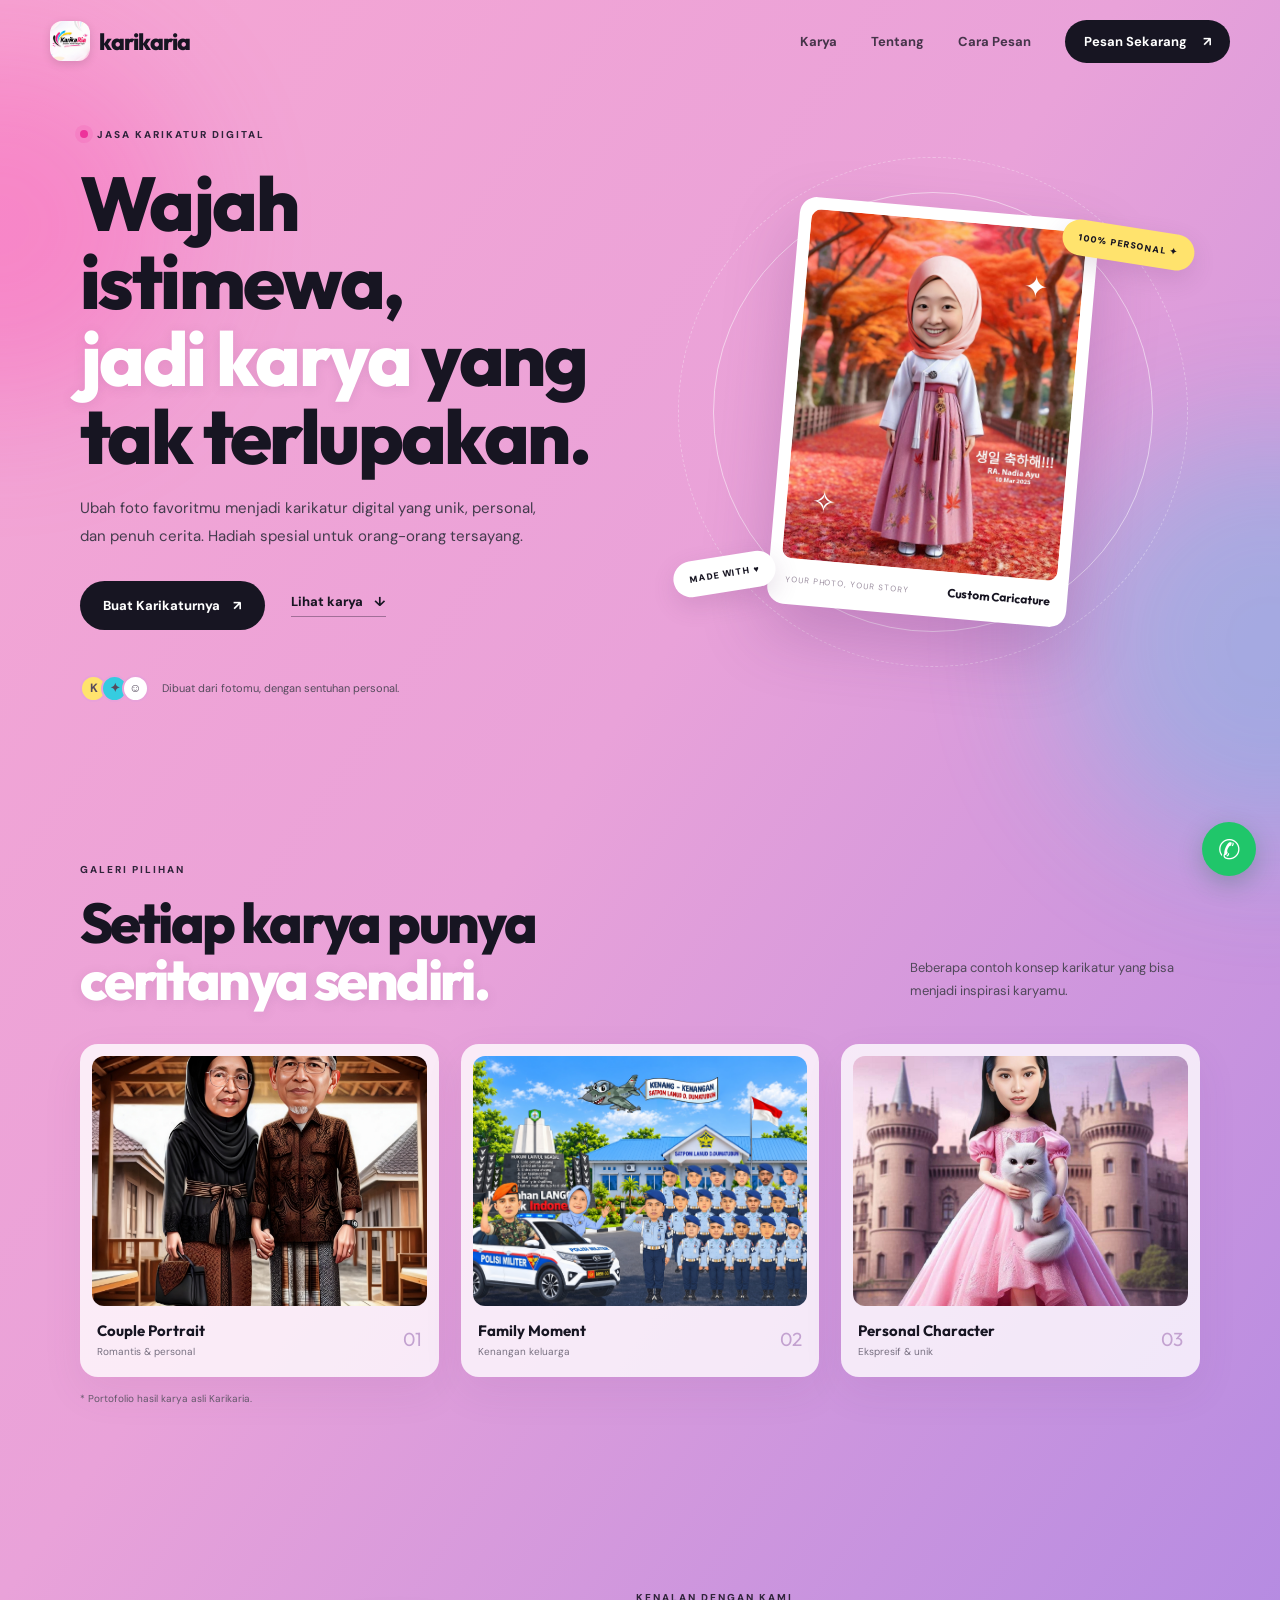
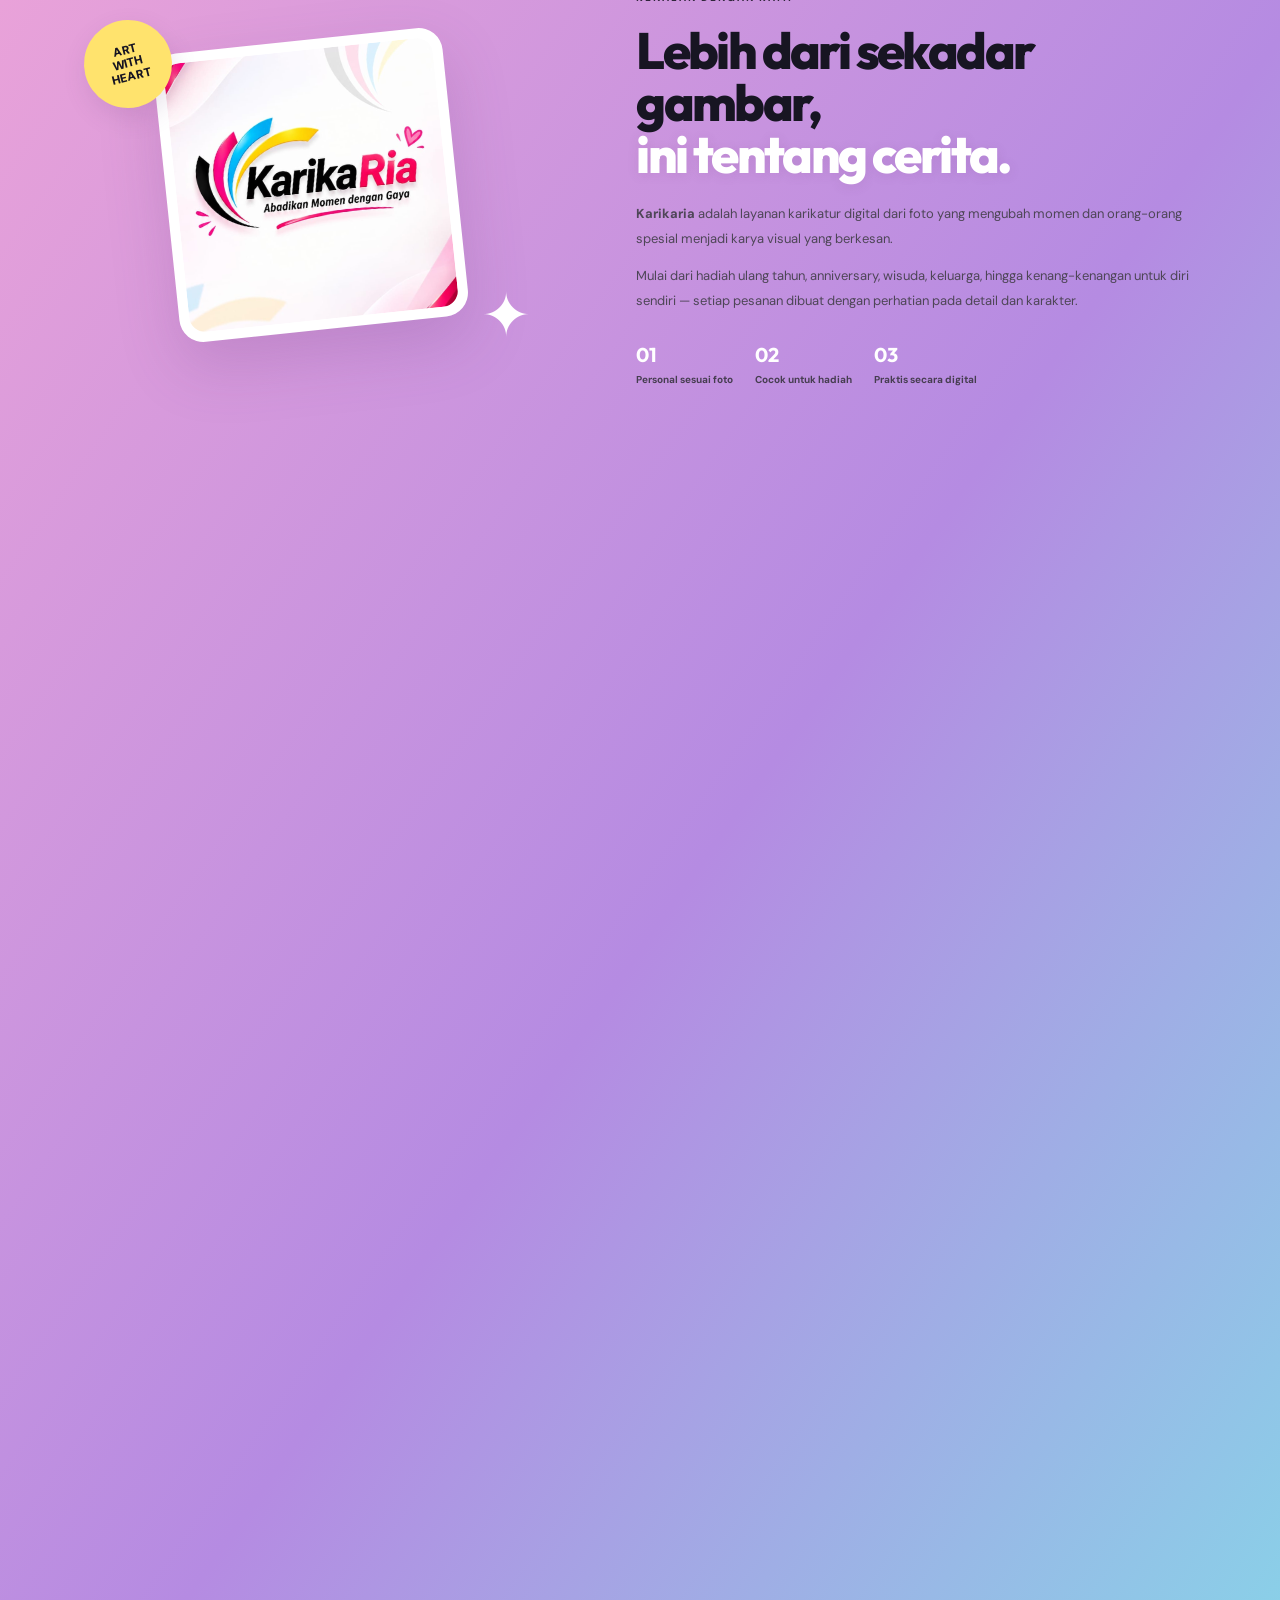
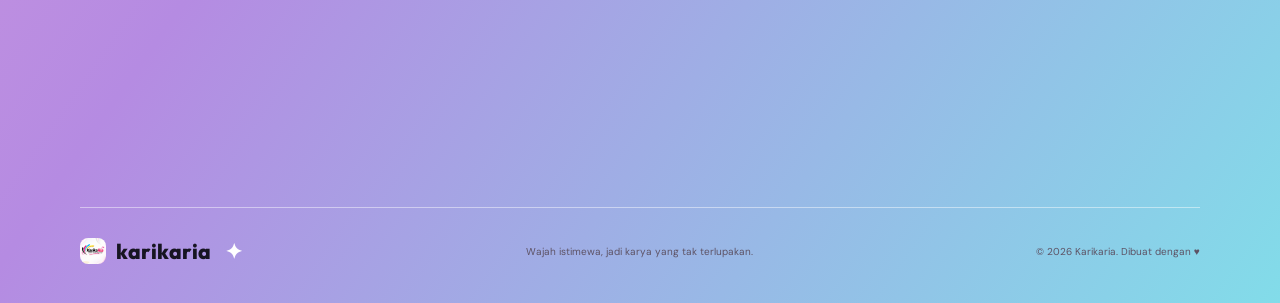
==== index.html @ 97407953 "Upload Karikaria landing page website" ====
<!DOCTYPE html>
<html lang="id">
<head>
  <meta charset="UTF-8" />
  <meta name="viewport" content="width=device-width, initial-scale=1.0" />
  <meta name="theme-color" content="#e92f9b" />
  <meta name="description" content="Karikaria — jasa karikatur digital dari foto. Wajah istimewa, jadi karya yang tak terlupakan." />
  <title>Karikaria — Karikatur Digital dari Foto</title>
  <link rel="icon" type="image/jpeg" href="assets/logo-karikaria.jpeg" />
  <link rel="preconnect" href="https://fonts.googleapis.com">
  <link rel="preconnect" href="https://fonts.gstatic.com" crossorigin>
  <link href="https://fonts.googleapis.com/css2?family=DM+Sans:wght@400;500;600;700&family=Outfit:wght@500;600;700;800&display=swap" rel="stylesheet">
  <link rel="stylesheet" href="style.css" />
</head>
<body>
  <div class="page-glow glow-one"></div><div class="page-glow glow-two"></div>
  <header class="site-header">
    <a class="brand" href="#beranda" aria-label="Karikaria beranda">
      <img src="assets/logo-karikaria.jpeg" alt="Logo Karikaria" class="brand-logo" onerror="this.style.display='none';this.nextElementSibling.style.display='inline-flex'" />
      <span class="brand-fallback">K<span>✦</span></span>
      <span class="brand-name">karikaria</span>
    </a>
    <button class="menu-toggle" aria-label="Buka menu" aria-expanded="false"><span></span><span></span><span></span></button>
    <nav class="nav-links" aria-label="Navigasi utama">
      <a href="#karya">Karya</a><a href="#tentang">Tentang</a><a href="#cara-pesan">Cara Pesan</a>
      <a class="nav-cta" href="#pesan">Pesan Sekarang <span>↗</span></a>
    </nav>
  </header>

  <main>
    <section class="hero section-wrap" id="beranda">
      <div class="hero-copy reveal">
        <span class="eyebrow"><i></i> JASA KARIKATUR DIGITAL</span>
        <h1>Wajah istimewa,<br><span>jadi karya</span> yang<br>tak terlupakan.</h1>
        <p>Ubah foto favoritmu menjadi karikatur digital yang unik, personal, dan penuh cerita. Hadiah spesial untuk orang-orang tersayang.</p>
        <div class="hero-actions"><a class="button button-dark" href="#pesan">Buat Karikaturnya <span>↗</span></a><a class="text-link" href="#karya">Lihat karya <span>↓</span></a></div>
        <div class="hero-note"><div class="mini-avatars"><b>K</b><b>✦</b><b>☺</b></div><span>Dibuat dari fotomu, dengan sentuhan personal.</span></div>
      </div>
      <div class="hero-art reveal">
        <div class="art-orbit orbit-a"></div><div class="art-orbit orbit-b"></div>
        <div class="hero-sticker sticker-top">100% PERSONAL ✦</div>
        <div class="portrait-card">
          <div class="portrait-bg">
            <img src="assets/assets1.jpg" alt="Karikatur Digital Karikaria" class="portrait-photo" />
            <span class="sparkle s1">✦</span><span class="sparkle s2">✧</span>
          </div>
          <div class="portrait-caption"><span>YOUR PHOTO, YOUR STORY</span><b>Custom Caricature</b></div>
        </div>
        <div class="hero-sticker sticker-bottom">MADE WITH ♥</div>
      </div>
    </section>

    <section class="work-section section-wrap" id="karya">
      <div class="section-heading reveal"><div><span class="eyebrow">GALERI PILIHAN</span><h2>Setiap karya punya<br><span>ceritanya sendiri.</span></h2></div><p>Beberapa contoh konsep karikatur yang bisa menjadi inspirasi karyamu.</p></div>
      <div class="work-grid">
        <article class="work-card work-one reveal">
          <div class="sample-art art-couple">
            <img src="assets/assets3.jpg" alt="Couple Portrait — Karikatur Digital" class="sample-image" />
          </div>
          <div class="work-meta"><div><b>Couple Portrait</b><span>Romantis & personal</span></div><span class="work-number">01</span></div>
        </article>
        <article class="work-card work-two reveal">
          <div class="sample-art art-family">
            <img src="assets/assets4.jpg" alt="Family Moment — Karikatur Digital" class="sample-image" />
          </div>
          <div class="work-meta"><div><b>Family Moment</b><span>Kenangan keluarga</span></div><span class="work-number">02</span></div>
        </article>
        <article class="work-card work-three reveal">
          <div class="sample-art art-profession">
            <img src="assets/assets2.jpg" alt="Personal Character — Karikatur Digital" class="sample-image" />
          </div>
          <div class="work-meta"><div><b>Personal Character</b><span>Ekspresif & unik</span></div><span class="work-number">03</span></div>
        </article>
      </div>
      <p class="gallery-hint">* Portofolio hasil karya asli Karikaria.</p>
    </section>

    <section class="about-section section-wrap" id="tentang">
      <div class="about-visual reveal">
        <div class="about-stamp">ART<br>WITH<br>HEART</div>
        <div class="about-shape">
          <img src="assets/logo-karikaria.jpeg" alt="Tentang Karikaria" class="about-photo" />
        </div>
        <div class="about-floating">✦</div>
      </div>
      <div class="about-copy reveal"><span class="eyebrow">KENALAN DENGAN KAMI</span><h2>Lebih dari sekadar gambar,<br><span>ini tentang cerita.</span></h2><p><strong>Karikaria</strong> adalah layanan karikatur digital dari foto yang mengubah momen dan orang-orang spesial menjadi karya visual yang berkesan.</p><p>Mulai dari hadiah ulang tahun, anniversary, wisuda, keluarga, hingga kenang-kenangan untuk diri sendiri — setiap pesanan dibuat dengan perhatian pada detail dan karakter.</p><div class="about-points"><div><b>01</b><span>Personal sesuai foto</span></div><div><b>02</b><span>Cocok untuk hadiah</span></div><div><b>03</b><span>Praktis secara digital</span></div></div></div>
    </section>

    <section class="steps-section section-wrap" id="cara-pesan">
      <div class="section-heading centered reveal"><span class="eyebrow">MUDAH BANGET</span><h2>Pesan dalam <span>3 langkah.</span></h2><p>Proses sederhana untuk mengubah fotomu menjadi karya istimewa.</p></div>
      <div class="steps-grid">
        <article class="step-card reveal"><span class="step-icon">↗</span><span class="step-no">LANGKAH 01</span><h3>Kirim Foto</h3><p>Pilih foto terbaik dan kirim melalui WhatsApp. Ceritakan juga konsep atau gaya yang kamu inginkan.</p></article>
        <article class="step-card reveal"><span class="step-icon">✎</span><span class="step-no">LANGKAH 02</span><h3>Proses Pembuatan</h3><p>Tim Karikaria mulai mengolah foto menjadi karikatur digital sesuai detail pesananmu.</p></article>
        <article class="step-card reveal"><span class="step-icon">♡</span><span class="step-no">LANGKAH 03</span><h3>Terima Karyamu</h3><p>Setelah selesai dan disetujui, hasil karikatur digital dikirim kepadamu. Siap jadi hadiah atau kenangan!</p></article>
      </div>
    </section>

    <section class="order-section section-wrap" id="pesan">
      <div class="order-panel reveal"><div class="order-deco deco-one">✦</div><div class="order-deco deco-two">✧</div><span class="eyebrow">WAKTUNYA PUNYA KARYA SENDIRI</span><h2>Yuk, abadikan momenmu<br>dalam <span>sebuah karikatur!</span></h2><p>Kirim foto dan ide yang kamu punya. Kami bantu wujudkan jadi karya yang spesial.</p><a class="button button-light" id="whatsapp-main" href="https://wa.me/628xxxxxxxxxx?text=Halo%20Karikaria%2C%20saya%20ingin%20pesan%20karikatur." target="_blank" rel="noopener">Pesan via WhatsApp <span>↗</span></a><small>Respon pemesanan melalui WhatsApp</small></div>
      <div class="market-row reveal"><div><span class="eyebrow">TEMUKAN KAMI JUGA DI</span><h3>Belanja lebih mudah.</h3></div><div class="market-links"><a class="market-link shopee" href="https://shopee.co.id/" target="_blank" rel="noopener"><span class="market-icon">S</span><span><b>Shopee</b><small>Kunjungi toko kami ↗</small></span></a><a class="market-link lazada" href="https://www.lazada.co.id/" target="_blank" rel="noopener"><span class="market-icon">L</span><span><b>Lazada</b><small>Kunjungi toko kami ↗</small></span></a></div></div>
    </section>
  </main>

  <footer class="site-footer"><a class="footer-brand" href="#beranda"><img src="assets/logo-karikaria.jpeg" alt="Logo Karikaria" class="footer-logo" />karikaria<span>✦</span></a><p>Wajah istimewa, jadi karya yang tak terlupakan.</p><span class="copyright">© <span id="year"></span> Karikaria. Dibuat dengan ♥</span></footer>
  <a class="wa-float" href="https://wa.me/628xxxxxxxxxx?text=Halo%20Karikaria%2C%20saya%20ingin%20bertanya%20tentang%20karikatur." target="_blank" rel="noopener" aria-label="Chat WhatsApp">✆</a>
  <script src="script.js"></script>
</body>
</html>
---- style.css ----
:root{--pink:#ed329b;--magenta:#d92c91;--purple:#8c4fd2;--cyan:#35cce0;--ink:#171522;--muted:#5f5a68;--white:#fff;--yellow:#ffe36d;--font:'DM Sans',sans-serif;--display:'Outfit',sans-serif}*{box-sizing:border-box}html{scroll-behavior:smooth;scroll-padding-top:90px}body{margin:0;color:var(--ink);font-family:var(--font);background:linear-gradient(125deg,#f6a6d3 0%,#e9a2d9 30%,#b58be2 65%,#82dce9 100%);overflow-x:hidden}a{color:inherit;text-decoration:none}.page-glow{position:fixed;z-index:-1;pointer-events:none;border-radius:50%;filter:blur(70px);opacity:.28}.glow-one{width:360px;height:360px;background:#ff38a8;top:5%;left:-180px}.glow-two{width:420px;height:420px;background:#35d7ec;right:-200px;top:48%}.site-header{width:min(1180px,calc(100% - 48px));height:82px;margin:auto;display:flex;align-items:center;justify-content:space-between;position:relative;z-index:10}.brand{display:flex;align-items:center;gap:9px;font-family:var(--display);font-size:23px;font-weight:800;letter-spacing:-1px}.brand-logo{width:40px;height:40px;object-fit:cover;border-radius:12px;box-shadow:0 3px 10px rgba(0,0,0,0.12)}.brand-fallback{display:none;width:39px;height:39px;border-radius:13px;background:var(--ink);color:#fff;align-items:center;justify-content:center;font-size:21px}.brand-fallback span{color:var(--yellow);font-size:12px}.nav-links{display:flex;align-items:center;gap:34px;font-size:13px;font-weight:700}.nav-links>a:not(.nav-cta){opacity:.78;transition:.25s}.nav-links>a:not(.nav-cta):hover{opacity:1;color:#a51a70}.nav-cta{background:var(--ink);color:#fff;padding:13px 19px;border-radius:30px;transition:.25s}.nav-cta:hover,.button-dark:hover{transform:translateY(-3px);box-shadow:0 12px 25px #2c173b30}.nav-cta span,.button span{margin-left:13px}.menu-toggle{display:none;background:none;border:0;padding:8px}.menu-toggle span{display:block;width:24px;height:2px;background:var(--ink);margin:5px}.section-wrap{width:min(1120px,calc(100% - 48px));margin-inline:auto}.hero{min-height:630px;display:grid;grid-template-columns:1fr 1fr;align-items:center;gap:50px;padding:40px 0 80px}.eyebrow{display:inline-flex;align-items:center;gap:9px;font-size:10px;letter-spacing:2px;font-weight:800;color:#30243b}.eyebrow i{width:8px;height:8px;border-radius:50%;background:var(--pink);box-shadow:0 0 0 5px #ed329b22}.hero h1,.section-heading h2,.about-copy h2,.order-panel h2{font-family:var(--display);font-weight:800;letter-spacing:-2.6px;line-height:1.02}.hero h1{font-size:clamp(48px,6.1vw,76px);margin:22px 0 20px}.hero h1 span,.section-heading h2 span,.about-copy h2 span{color:#fff;text-shadow:0 2px 12px #743c7b20}.hero-copy>p{max-width:480px;color:#433b4d;font-size:15px;line-height:1.85}.hero-actions{display:flex;align-items:center;gap:26px;margin-top:30px}.button{display:inline-flex;align-items:center;justify-content:center;border-radius:40px;padding:16px 23px;font-size:13px;font-weight:800;transition:.25s}.button-dark{background:var(--ink);color:#fff}.text-link{font-size:13px;font-weight:800;border-bottom:1px solid #31223b66;padding:0 0 6px}.text-link span{margin-left:8px}.hero-note{display:flex;align-items:center;gap:13px;margin-top:45px;color:#554a5d;font-size:11px}.mini-avatars{display:flex}.mini-avatars b{display:grid;place-items:center;width:27px;height:27px;border:2px solid #e9a2d9;border-radius:50%;background:#fff;margin-left:-6px;font-size:12px}.mini-avatars b:first-child{margin-left:0;background:var(--yellow)}.mini-avatars b:nth-child(2){background:var(--cyan)}.hero-art{height:490px;position:relative;display:grid;place-items:center}.portrait-card{width:300px;position:relative;z-index:2;transform:rotate(5deg);background:#fff;padding:12px 12px 18px;border-radius:17px;box-shadow:0 28px 65px #5e2d7040}.portrait-bg{height:350px;border-radius:10px;overflow:hidden;position:relative;background:linear-gradient(145deg,#ff8fc7,#9d69d3 62%,#4ccddd)}.portrait-photo{width:100%;height:100%;object-fit:cover;display:block}.sun{position:absolute;width:185px;height:185px;border-radius:50%;background:var(--yellow);top:22px;left:58px;opacity:.95}.face{position:absolute;width:155px;height:190px;border-radius:48% 48% 45% 45%;background:#9a573e;left:73px;top:78px;z-index:2;box-shadow:inset -13px -7px #7e443c}.hair{position:absolute;left:-5px;top:-15px;width:165px;height:80px;border-radius:55% 50% 25% 25%;background:#28202a;transform:rotate(-4deg)}.ear{position:absolute;width:28px;height:40px;background:#9a573e;border-radius:50%;top:82px}.ear-left{left:-15px}.ear-right{right:-15px}.eye{position:absolute;width:10px;height:13px;background:#211923;border-radius:50%;top:91px}.eye-left{left:39px}.eye-right{right:39px}.nose{position:absolute;width:15px;height:22px;border-right:3px solid #703d35;border-bottom:3px solid #703d35;left:70px;top:108px;border-radius:0 0 10px}.smile{position:absolute;width:38px;height:17px;border-bottom:4px solid #542b2d;border-radius:50%;left:59px;top:143px}.neck{position:absolute;left:59px;bottom:-23px;width:38px;height:45px;background:#8e4b3c}.shirt{position:absolute;left:-35px;bottom:-100px;width:225px;height:125px;border-radius:50% 50% 0 0;background:#ffe36d;border:5px solid #27212b}.sparkle{position:absolute;color:#fff;font-size:29px;z-index:3;text-shadow:0 2px 8px rgba(0,0,0,0.35)}.s1{top:40px;right:34px}.s2{bottom:40px;left:25px}.portrait-caption{padding:13px 5px 0;display:flex;justify-content:space-between;align-items:center}.portrait-caption span{font-size:8px;letter-spacing:1px;color:#9b8e9f}.portrait-caption b{font-family:var(--display);font-size:12px}.art-orbit{position:absolute;border:1px solid #ffffff85;border-radius:50%;width:440px;height:440px}.orbit-b{width:510px;height:510px;border-style:dashed;opacity:.6}.hero-sticker{position:absolute;z-index:3;background:var(--yellow);font-size:9px;font-weight:900;letter-spacing:1px;padding:12px 16px;border-radius:30px;box-shadow:0 9px 25px #6c387329}.sticker-top{top:60px;right:5px;transform:rotate(9deg)}.sticker-bottom{bottom:65px;left:8px;background:#fff;transform:rotate(-9deg)}.work-section{padding:75px 0 95px}.section-heading{display:flex;justify-content:space-between;align-items:end;margin-bottom:36px}.section-heading h2,.about-copy h2{font-size:clamp(38px,4.5vw,56px);margin:16px 0 0}.section-heading>p{max-width:290px;color:#51485b;font-size:13px;line-height:1.8;margin-bottom:5px}.work-grid{display:grid;grid-template-columns:repeat(3,1fr);gap:22px}.work-card{background:#ffffffc9;padding:12px;border-radius:18px;box-shadow:0 15px 40px #68427815;transition:.3s}.work-card:hover{transform:translateY(-9px) rotate(-.5deg);box-shadow:0 25px 45px #68427825}.sample-art{height:250px;border-radius:12px;position:relative;overflow:hidden}.sample-image{width:100%;height:100%;object-fit:cover;display:block;transition:transform .35s ease}.work-card:hover .sample-image{transform:scale(1.04)}.art-couple{background:linear-gradient(140deg,#f9a3c9,#9a6bcb 65%,#47cad7)}.sample-sun,.family-sun{position:absolute;width:130px;height:130px;background:#ffe477;border-radius:50%;top:22px;left:calc(50% - 65px)}.person{position:absolute;bottom:-10px;width:92px;height:140px;border-radius:47% 47% 10px 10px;background:#292232}.person:before{content:"";position:absolute;top:-57px;left:13px;width:66px;height:75px;border-radius:48%;background:#a9664b;box-shadow:inset -8px -5px #8e4f43}.person:after{content:"";position:absolute;top:-65px;left:8px;width:75px;height:43px;border-radius:60% 50% 20% 20%;background:#2b202b}.person i:before,.person i:after{content:"";position:absolute;z-index:2;top:-29px;width:5px;height:7px;border-radius:50%;background:#201923}.person i:before{left:31px}.person i:after{right:27px}.p-one{left:calc(50% - 90px);background:#f2d7a3}.p-two{left:calc(50% + 2px);background:#4e314c;transform:scale(1.08)}.p-two:before{background:#754733}.p-two:after{background:#1d1b25}.sample-star,.sample-heart,.sample-pencil{position:absolute;color:#fff;font-size:31px;right:24px;top:22px}.art-family{background:linear-gradient(135deg,#45c8d9,#8a72d0 58%,#ee83bb)}.family-sun{width:105px;height:105px;top:25px}.p-three{left:calc(50% - 112px);transform:scale(.75);background:#f3d28d}.p-four{left:calc(50% - 42px);z-index:2;transform:scale(1.08);background:#ed8bb7}.p-five{left:calc(50% + 31px);transform:scale(.78);background:#4e314c}.p-three:before,.p-five:before{background:#996047}.p-four:before{background:#b87858}.sample-heart{color:#ffeb82}.art-profession{background:linear-gradient(135deg,#f8c36e,#ef7fb5 52%,#8d5cc9)}.p-six{left:calc(50% - 46px);width:100px;height:165px;background:#35c8d9}.p-six:before{width:75px;height:83px;left:12px;background:#9d5d45}.p-six:after{width:85px;left:8px;background:#28202a}.badge-circle{position:absolute;top:20px;left:24px;width:65px;height:65px;border:2px solid #fff;border-radius:50%;display:grid;place-items:center;color:#fff;font-size:25px}.sample-pencil{top:auto;bottom:25px;right:27px;font-size:38px}.work-meta{display:flex;justify-content:space-between;align-items:center;padding:15px 5px 7px}.work-meta div{display:grid;gap:5px}.work-meta b{font-family:var(--display);font-size:15px}.work-meta span{font-size:10px;color:#777080}.work-number{font-family:var(--display);font-size:19px!important;color:#c3a2d0!important}.gallery-hint{font-size:10px;color:#64596b;margin-top:15px}.about-section{display:grid;grid-template-columns:.9fr 1.1fr;gap:95px;align-items:center;padding:75px 0 110px}.about-visual{height:390px;position:relative;display:grid;place-items:center}.about-shape{width:290px;height:290px;border-radius:24px;overflow:hidden;background:#fff;display:flex;align-items:center;justify-content:center;transform:rotate(-6deg);box-shadow:0 25px 60px #70408035;padding:10px;transition:transform .3s ease,box-shadow .3s ease}.about-shape:hover{transform:rotate(-3deg) scale(1.02)}.about-photo{width:100%;height:100%;object-fit:cover;border-radius:16px;display:block}.about-stamp{position:absolute;z-index:2;left:4px;top:30px;background:var(--yellow);width:88px;height:88px;border-radius:50%;display:grid;place-content:center;text-align:center;font-size:12px;font-weight:900;line-height:1.1;transform:rotate(-14deg);box-shadow:0 10px 25px #69407825}.about-floating{position:absolute;right:10px;bottom:25px;color:#fff;font-size:60px}.about-copy h2{font-size:clamp(37px,4vw,51px);margin:18px 0 22px}.about-copy p{font-size:13px;color:#4e4657;line-height:1.9}.about-points{display:flex;gap:22px;margin-top:28px}.about-points div{display:grid;gap:6px}.about-points b{font-family:var(--display);font-size:20px;color:#fff}.about-points span{font-size:10px;font-weight:700;color:#463d50}.steps-section{padding:75px 0 105px}.centered{display:grid;justify-items:center;text-align:center}.centered h2{margin:14px 0}.centered p{margin:10px 0 0;color:#51485b;font-size:13px}.steps-grid{display:grid;grid-template-columns:repeat(3,1fr);gap:18px;margin-top:48px}.step-card{background:#ffffffb8;border:1px solid #ffffffa8;border-radius:18px;padding:27px;min-height:230px;transition:.3s}.step-card:hover{background:#fff;transform:translateY(-7px)}.step-icon{width:43px;height:43px;border-radius:14px;display:grid;place-items:center;background:#f5c2e1;color:#a91c79;font-size:23px}.step-card:nth-child(2) .step-icon{background:#d8c1f0;color:#7542a8}.step-card:nth-child(3) .step-icon{background:#bceef1;color:#167e8b}.step-no{display:block;margin-top:22px;font-size:9px;letter-spacing:1.6px;font-weight:900;color:#8b788e}.step-card h3{font-family:var(--display);font-size:20px;margin:8px 0}.step-card p{font-size:12px;line-height:1.8;color:#655b6c;margin:0}.order-section{padding:40px 0 80px}.order-panel{position:relative;overflow:hidden;text-align:center;padding:75px 25px 65px;border-radius:28px;background:linear-gradient(115deg,#d72b91,#9651c8 55%,#37c9dc);color:#fff;box-shadow:0 25px 60px #74408335}.order-panel .eyebrow{color:#fff}.order-panel h2{font-size:clamp(38px,5vw,59px);margin:19px 0}.order-panel h2 span{color:var(--yellow)}.order-panel p{font-size:13px;color:#fff;opacity:.9;margin:0 auto 28px;max-width:480px;line-height:1.8}.button-light{background:#fff;color:#201a2a}.button-light:hover{transform:translateY(-4px);box-shadow:0 12px 30px #28132c40}.order-panel small{display:block;margin-top:15px;font-size:10px;opacity:.8}.order-deco{position:absolute;color:#ffffff50;font-size:95px}.deco-one{left:7%;top:15px}.deco-two{right:8%;bottom:5px}.market-row{display:flex;justify-content:space-between;align-items:center;padding:43px 10px 0}.market-row h3{font-family:var(--display);font-size:23px;margin:7px 0}.market-links{display:flex;gap:14px}.market-link{display:flex;align-items:center;gap:12px;padding:12px 18px;background:#ffffffbd;border:1px solid #ffffffb0;border-radius:14px;min-width:185px;transition:.25s}.market-link:hover{transform:translateY(-4px);background:#fff}.market-icon{width:37px;height:37px;border-radius:11px;background:#ee6b32;color:#fff;display:grid;place-items:center;font-family:var(--display);font-weight:800;font-size:21px}.lazada .market-icon{background:#6842b8}.market-link span:last-child{display:grid;gap:3px}.market-link b{font-size:13px}.market-link small{font-size:9px;color:#706778}.site-footer{width:min(1120px,calc(100% - 48px));margin:auto;padding:27px 0 35px;border-top:1px solid #ffffff75;display:flex;align-items:center;justify-content:space-between}.footer-brand{display:inline-flex;align-items:center;gap:10px;font-family:var(--display);font-weight:800;font-size:21px}.footer-logo{width:26px;height:26px;border-radius:8px;object-fit:cover}.footer-brand span{color:#fff;margin-left:4px}.site-footer p,.copyright{font-size:10px;color:#5d5264}.wa-float{position:fixed;z-index:9;right:24px;bottom:24px;width:54px;height:54px;border-radius:50%;display:grid;place-items:center;background:#20c66a;color:#fff;font-size:27px;box-shadow:0 8px 25px #145e3a45;transition:.25s}.wa-float:hover{transform:scale(1.1) rotate(-8deg)}.reveal{opacity:0;transform:translateY(25px);transition:opacity .7s ease,transform .7s ease}.reveal.visible{opacity:1;transform:translateY(0)}
@media(max-width:800px){.hero{gap:10px;min-height:570px}.hero h1{font-size:56px}.hero-art{transform:scale(.85)}.about-section{gap:35px}.market-row{align-items:flex-start;gap:20px;flex-direction:column}.market-links{width:100%}.market-link{flex:1;min-width:0}}
@media(max-width:640px){.site-header{height:70px;width:calc(100% - 34px)}.menu-toggle{display:block;z-index:12}.nav-links{display:none;position:absolute;top:62px;left:0;right:0;background:#fff;padding:20px;border-radius:18px;box-shadow:0 15px 35px #41204a25;flex-direction:column;align-items:stretch;gap:18px}.nav-links.open{display:flex}.nav-cta{text-align:center}.section-wrap{width:calc(100% - 36px)}.hero{grid-template-columns:1fr;padding:55px 0 50px;gap:0}.hero h1{font-size:clamp(49px,14vw,68px)}.hero-copy>p{font-size:13px}.hero-art{height:410px;transform:scale(.82);margin:-5px -20px -10px}.portrait-card{width:270px}.portrait-bg{height:320px}.face{transform:scale(.9);transform-origin:top left;left:63px}.art-orbit{width:370px;height:370px}.orbit-b{width:420px;height:420px}.sticker-top{right:0;top:35px}.sticker-bottom{bottom:25px;left:0}.work-section,.steps-section{padding:55px 0 70px}.section-heading{display:block}.section-heading h2,.about-copy h2{font-size:42px}.section-heading>p{margin-top:18px}.work-grid{grid-template-columns:1fr;gap:16px}.sample-art{height:280px}.about-section{grid-template-columns:1fr;gap:15px;padding:45px 0 70px}.about-visual{height:310px}.about-shape{width:235px;height:245px}.about-shape span{font-size:115px}.about-copy{padding-top:10px}.about-points{gap:14px;justify-content:space-between}.about-points span{font-size:9px}.steps-grid{grid-template-columns:1fr;gap:12px;margin-top:30px}.step-card{min-height:0;padding:22px}.order-section{padding:15px 0 55px}.order-panel{padding:60px 18px 48px}.order-panel h2{font-size:40px;letter-spacing:-1.8px}.order-deco{font-size:55px}.market-links{flex-direction:column}.market-link{width:100%}.site-footer{width:calc(100% - 36px);flex-wrap:wrap;gap:10px}.site-footer p{order:3;width:100%;margin:0}.copyright{font-size:9px}.wa-float{right:16px;bottom:16px;width:49px;height:49px}}
@media(prefers-reduced-motion:reduce){html{scroll-behavior:auto}*,*::before,*::after{transition:none!important;animation:none!important}.reveal{opacity:1;transform:none}}
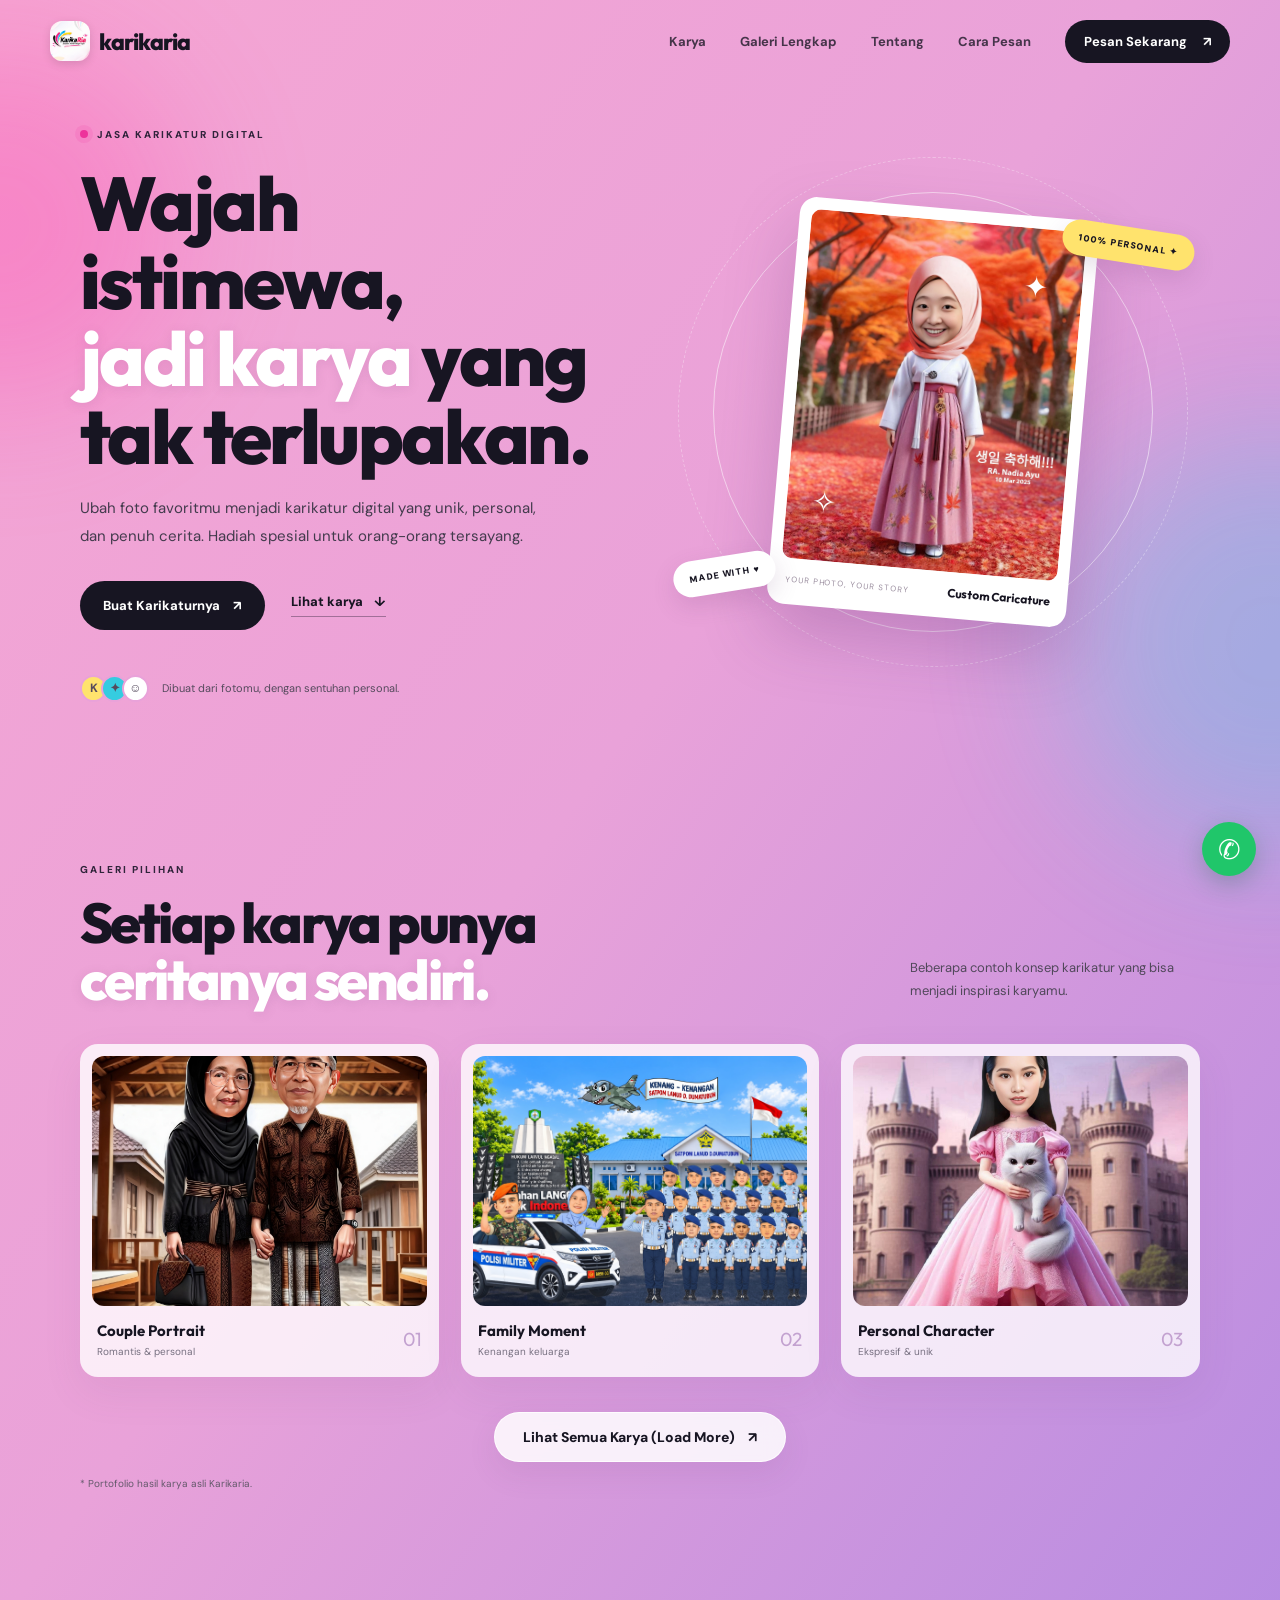
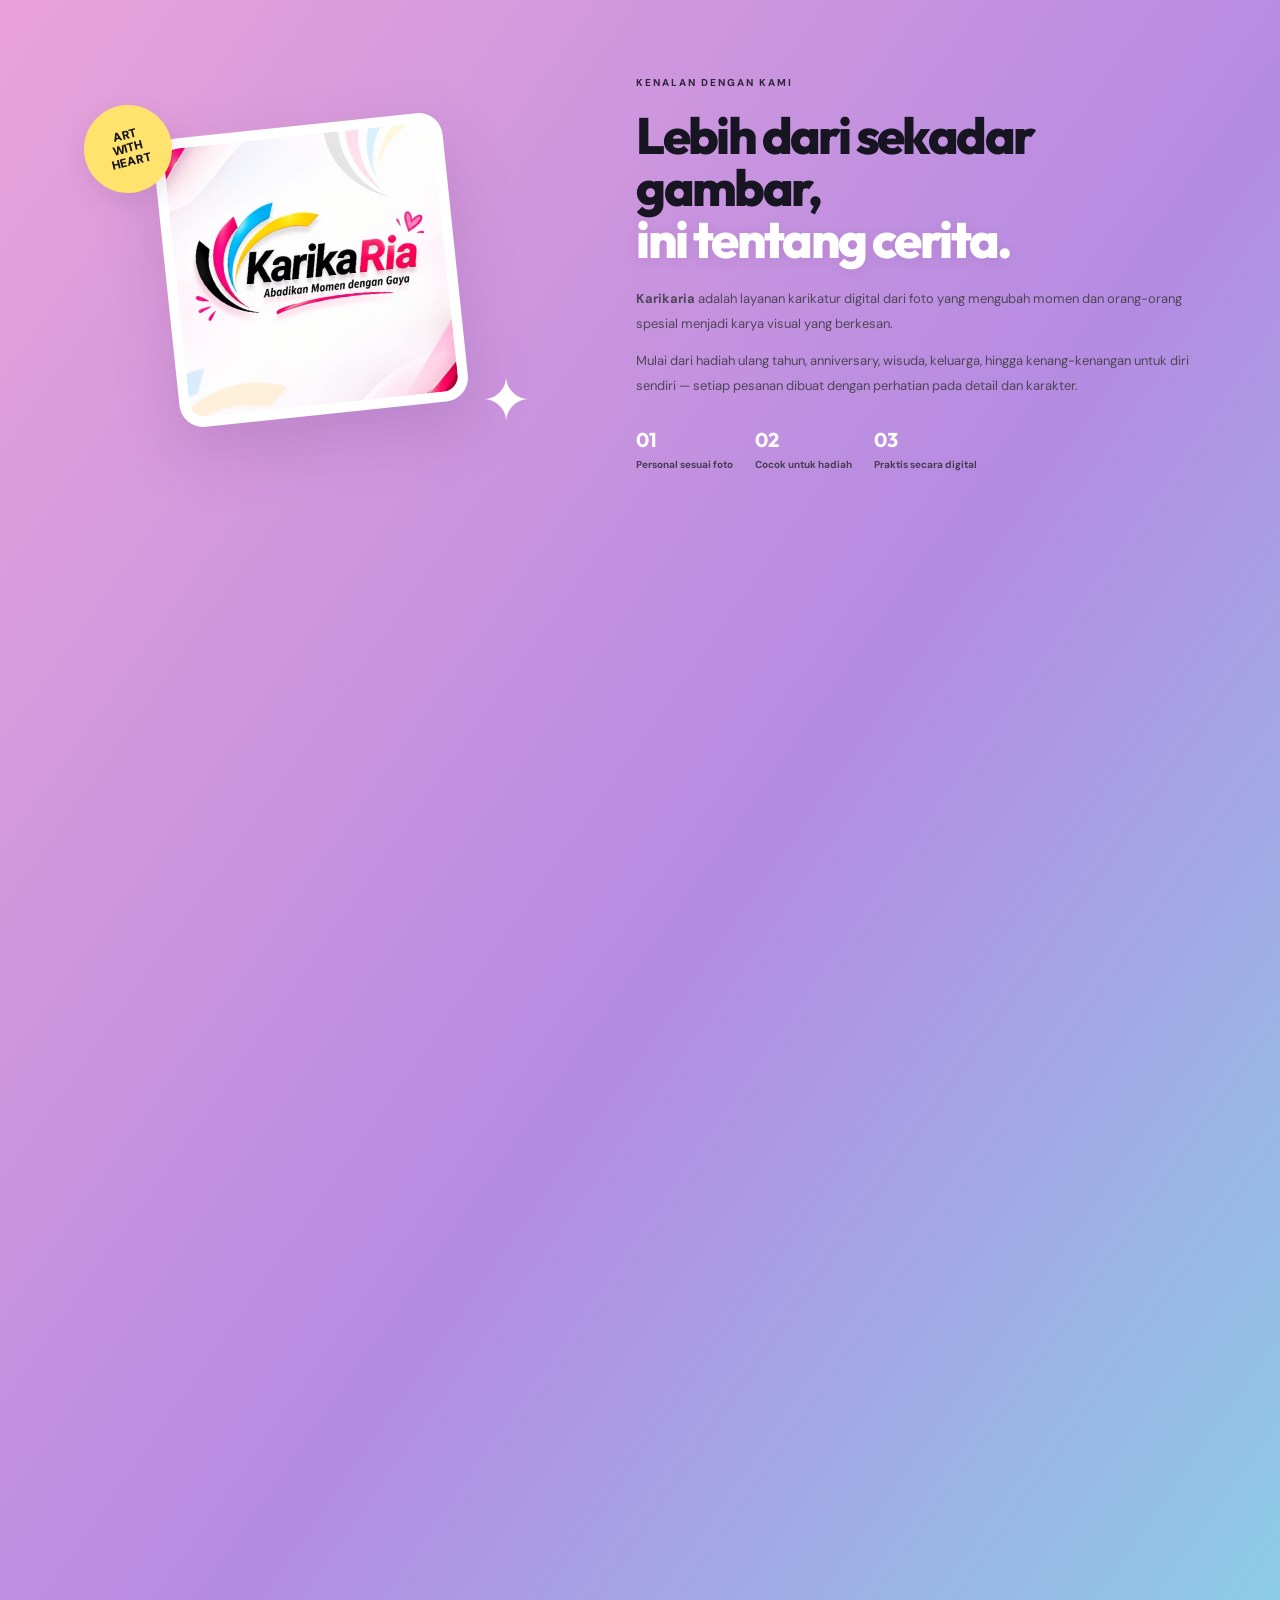
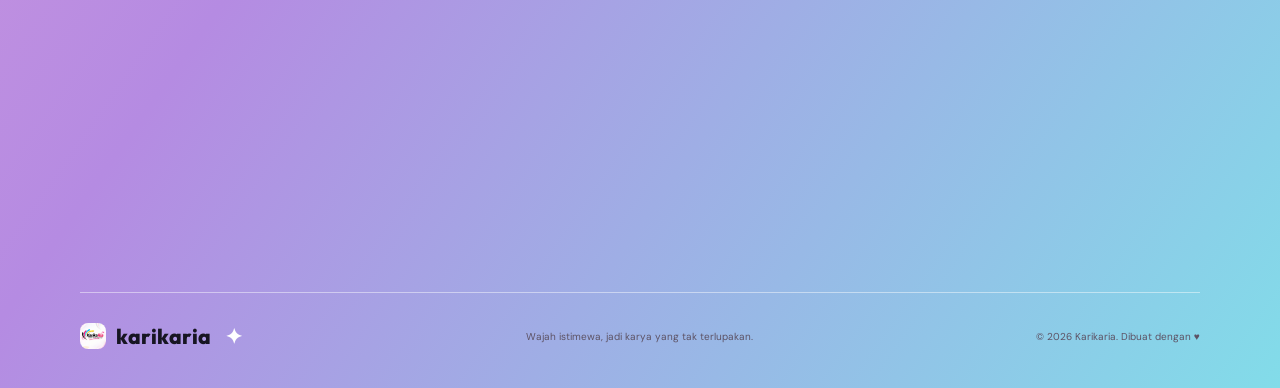
==== commit 3112078b: "Add Load More feature and dedicated gallery page (galeri.html)" ====
--- a/index.html
+++ b/index.html
@@ -22,7 +22,10 @@
     </a>
     <button class="menu-toggle" aria-label="Buka menu" aria-expanded="false"><span></span><span></span><span></span></button>
     <nav class="nav-links" aria-label="Navigasi utama">
-      <a href="#karya">Karya</a><a href="#tentang">Tentang</a><a href="#cara-pesan">Cara Pesan</a>
+      <a href="#karya">Karya</a>
+      <a href="galeri.html">Galeri Lengkap</a>
+      <a href="#tentang">Tentang</a>
+      <a href="#cara-pesan">Cara Pesan</a>
       <a class="nav-cta" href="#pesan">Pesan Sekarang <span>↗</span></a>
     </nav>
   </header>
@@ -72,6 +75,9 @@
           <div class="work-meta"><div><b>Personal Character</b><span>Ekspresif & unik</span></div><span class="work-number">03</span></div>
         </article>
       </div>
+      <div class="work-more reveal">
+        <a class="button button-more" href="galeri.html">Lihat Semua Karya (Load More) <span>↗</span></a>
+      </div>
       <p class="gallery-hint">* Portofolio hasil karya asli Karikaria.</p>
     </section>
 
--- a/style.css
+++ b/style.css
@@ -1,4 +1,51 @@
 :root{--pink:#ed329b;--magenta:#d92c91;--purple:#8c4fd2;--cyan:#35cce0;--ink:#171522;--muted:#5f5a68;--white:#fff;--yellow:#ffe36d;--font:'DM Sans',sans-serif;--display:'Outfit',sans-serif}*{box-sizing:border-box}html{scroll-behavior:smooth;scroll-padding-top:90px}body{margin:0;color:var(--ink);font-family:var(--font);background:linear-gradient(125deg,#f6a6d3 0%,#e9a2d9 30%,#b58be2 65%,#82dce9 100%);overflow-x:hidden}a{color:inherit;text-decoration:none}.page-glow{position:fixed;z-index:-1;pointer-events:none;border-radius:50%;filter:blur(70px);opacity:.28}.glow-one{width:360px;height:360px;background:#ff38a8;top:5%;left:-180px}.glow-two{width:420px;height:420px;background:#35d7ec;right:-200px;top:48%}.site-header{width:min(1180px,calc(100% - 48px));height:82px;margin:auto;display:flex;align-items:center;justify-content:space-between;position:relative;z-index:10}.brand{display:flex;align-items:center;gap:9px;font-family:var(--display);font-size:23px;font-weight:800;letter-spacing:-1px}.brand-logo{width:40px;height:40px;object-fit:cover;border-radius:12px;box-shadow:0 3px 10px rgba(0,0,0,0.12)}.brand-fallback{display:none;width:39px;height:39px;border-radius:13px;background:var(--ink);color:#fff;align-items:center;justify-content:center;font-size:21px}.brand-fallback span{color:var(--yellow);font-size:12px}.nav-links{display:flex;align-items:center;gap:34px;font-size:13px;font-weight:700}.nav-links>a:not(.nav-cta){opacity:.78;transition:.25s}.nav-links>a:not(.nav-cta):hover{opacity:1;color:#a51a70}.nav-cta{background:var(--ink);color:#fff;padding:13px 19px;border-radius:30px;transition:.25s}.nav-cta:hover,.button-dark:hover{transform:translateY(-3px);box-shadow:0 12px 25px #2c173b30}.nav-cta span,.button span{margin-left:13px}.menu-toggle{display:none;background:none;border:0;padding:8px}.menu-toggle span{display:block;width:24px;height:2px;background:var(--ink);margin:5px}.section-wrap{width:min(1120px,calc(100% - 48px));margin-inline:auto}.hero{min-height:630px;display:grid;grid-template-columns:1fr 1fr;align-items:center;gap:50px;padding:40px 0 80px}.eyebrow{display:inline-flex;align-items:center;gap:9px;font-size:10px;letter-spacing:2px;font-weight:800;color:#30243b}.eyebrow i{width:8px;height:8px;border-radius:50%;background:var(--pink);box-shadow:0 0 0 5px #ed329b22}.hero h1,.section-heading h2,.about-copy h2,.order-panel h2{font-family:var(--display);font-weight:800;letter-spacing:-2.6px;line-height:1.02}.hero h1{font-size:clamp(48px,6.1vw,76px);margin:22px 0 20px}.hero h1 span,.section-heading h2 span,.about-copy h2 span{color:#fff;text-shadow:0 2px 12px #743c7b20}.hero-copy>p{max-width:480px;color:#433b4d;font-size:15px;line-height:1.85}.hero-actions{display:flex;align-items:center;gap:26px;margin-top:30px}.button{display:inline-flex;align-items:center;justify-content:center;border-radius:40px;padding:16px 23px;font-size:13px;font-weight:800;transition:.25s}.button-dark{background:var(--ink);color:#fff}.text-link{font-size:13px;font-weight:800;border-bottom:1px solid #31223b66;padding:0 0 6px}.text-link span{margin-left:8px}.hero-note{display:flex;align-items:center;gap:13px;margin-top:45px;color:#554a5d;font-size:11px}.mini-avatars{display:flex}.mini-avatars b{display:grid;place-items:center;width:27px;height:27px;border:2px solid #e9a2d9;border-radius:50%;background:#fff;margin-left:-6px;font-size:12px}.mini-avatars b:first-child{margin-left:0;background:var(--yellow)}.mini-avatars b:nth-child(2){background:var(--cyan)}.hero-art{height:490px;position:relative;display:grid;place-items:center}.portrait-card{width:300px;position:relative;z-index:2;transform:rotate(5deg);background:#fff;padding:12px 12px 18px;border-radius:17px;box-shadow:0 28px 65px #5e2d7040}.portrait-bg{height:350px;border-radius:10px;overflow:hidden;position:relative;background:linear-gradient(145deg,#ff8fc7,#9d69d3 62%,#4ccddd)}.portrait-photo{width:100%;height:100%;object-fit:cover;display:block}.sun{position:absolute;width:185px;height:185px;border-radius:50%;background:var(--yellow);top:22px;left:58px;opacity:.95}.face{position:absolute;width:155px;height:190px;border-radius:48% 48% 45% 45%;background:#9a573e;left:73px;top:78px;z-index:2;box-shadow:inset -13px -7px #7e443c}.hair{position:absolute;left:-5px;top:-15px;width:165px;height:80px;border-radius:55% 50% 25% 25%;background:#28202a;transform:rotate(-4deg)}.ear{position:absolute;width:28px;height:40px;background:#9a573e;border-radius:50%;top:82px}.ear-left{left:-15px}.ear-right{right:-15px}.eye{position:absolute;width:10px;height:13px;background:#211923;border-radius:50%;top:91px}.eye-left{left:39px}.eye-right{right:39px}.nose{position:absolute;width:15px;height:22px;border-right:3px solid #703d35;border-bottom:3px solid #703d35;left:70px;top:108px;border-radius:0 0 10px}.smile{position:absolute;width:38px;height:17px;border-bottom:4px solid #542b2d;border-radius:50%;left:59px;top:143px}.neck{position:absolute;left:59px;bottom:-23px;width:38px;height:45px;background:#8e4b3c}.shirt{position:absolute;left:-35px;bottom:-100px;width:225px;height:125px;border-radius:50% 50% 0 0;background:#ffe36d;border:5px solid #27212b}.sparkle{position:absolute;color:#fff;font-size:29px;z-index:3;text-shadow:0 2px 8px rgba(0,0,0,0.35)}.s1{top:40px;right:34px}.s2{bottom:40px;left:25px}.portrait-caption{padding:13px 5px 0;display:flex;justify-content:space-between;align-items:center}.portrait-caption span{font-size:8px;letter-spacing:1px;color:#9b8e9f}.portrait-caption b{font-family:var(--display);font-size:12px}.art-orbit{position:absolute;border:1px solid #ffffff85;border-radius:50%;width:440px;height:440px}.orbit-b{width:510px;height:510px;border-style:dashed;opacity:.6}.hero-sticker{position:absolute;z-index:3;background:var(--yellow);font-size:9px;font-weight:900;letter-spacing:1px;padding:12px 16px;border-radius:30px;box-shadow:0 9px 25px #6c387329}.sticker-top{top:60px;right:5px;transform:rotate(9deg)}.sticker-bottom{bottom:65px;left:8px;background:#fff;transform:rotate(-9deg)}.work-section{padding:75px 0 95px}.section-heading{display:flex;justify-content:space-between;align-items:end;margin-bottom:36px}.section-heading h2,.about-copy h2{font-size:clamp(38px,4.5vw,56px);margin:16px 0 0}.section-heading>p{max-width:290px;color:#51485b;font-size:13px;line-height:1.8;margin-bottom:5px}.work-grid{display:grid;grid-template-columns:repeat(3,1fr);gap:22px}.work-card{background:#ffffffc9;padding:12px;border-radius:18px;box-shadow:0 15px 40px #68427815;transition:.3s}.work-card:hover{transform:translateY(-9px) rotate(-.5deg);box-shadow:0 25px 45px #68427825}.sample-art{height:250px;border-radius:12px;position:relative;overflow:hidden}.sample-image{width:100%;height:100%;object-fit:cover;display:block;transition:transform .35s ease}.work-card:hover .sample-image{transform:scale(1.04)}.art-couple{background:linear-gradient(140deg,#f9a3c9,#9a6bcb 65%,#47cad7)}.sample-sun,.family-sun{position:absolute;width:130px;height:130px;background:#ffe477;border-radius:50%;top:22px;left:calc(50% - 65px)}.person{position:absolute;bottom:-10px;width:92px;height:140px;border-radius:47% 47% 10px 10px;background:#292232}.person:before{content:"";position:absolute;top:-57px;left:13px;width:66px;height:75px;border-radius:48%;background:#a9664b;box-shadow:inset -8px -5px #8e4f43}.person:after{content:"";position:absolute;top:-65px;left:8px;width:75px;height:43px;border-radius:60% 50% 20% 20%;background:#2b202b}.person i:before,.person i:after{content:"";position:absolute;z-index:2;top:-29px;width:5px;height:7px;border-radius:50%;background:#201923}.person i:before{left:31px}.person i:after{right:27px}.p-one{left:calc(50% - 90px);background:#f2d7a3}.p-two{left:calc(50% + 2px);background:#4e314c;transform:scale(1.08)}.p-two:before{background:#754733}.p-two:after{background:#1d1b25}.sample-star,.sample-heart,.sample-pencil{position:absolute;color:#fff;font-size:31px;right:24px;top:22px}.art-family{background:linear-gradient(135deg,#45c8d9,#8a72d0 58%,#ee83bb)}.family-sun{width:105px;height:105px;top:25px}.p-three{left:calc(50% - 112px);transform:scale(.75);background:#f3d28d}.p-four{left:calc(50% - 42px);z-index:2;transform:scale(1.08);background:#ed8bb7}.p-five{left:calc(50% + 31px);transform:scale(.78);background:#4e314c}.p-three:before,.p-five:before{background:#996047}.p-four:before{background:#b87858}.sample-heart{color:#ffeb82}.art-profession{background:linear-gradient(135deg,#f8c36e,#ef7fb5 52%,#8d5cc9)}.p-six{left:calc(50% - 46px);width:100px;height:165px;background:#35c8d9}.p-six:before{width:75px;height:83px;left:12px;background:#9d5d45}.p-six:after{width:85px;left:8px;background:#28202a}.badge-circle{position:absolute;top:20px;left:24px;width:65px;height:65px;border:2px solid #fff;border-radius:50%;display:grid;place-items:center;color:#fff;font-size:25px}.sample-pencil{top:auto;bottom:25px;right:27px;font-size:38px}.work-meta{display:flex;justify-content:space-between;align-items:center;padding:15px 5px 7px}.work-meta div{display:grid;gap:5px}.work-meta b{font-family:var(--display);font-size:15px}.work-meta span{font-size:10px;color:#777080}.work-number{font-family:var(--display);font-size:19px!important;color:#c3a2d0!important}.gallery-hint{font-size:10px;color:#64596b;margin-top:15px}.about-section{display:grid;grid-template-columns:.9fr 1.1fr;gap:95px;align-items:center;padding:75px 0 110px}.about-visual{height:390px;position:relative;display:grid;place-items:center}.about-shape{width:290px;height:290px;border-radius:24px;overflow:hidden;background:#fff;display:flex;align-items:center;justify-content:center;transform:rotate(-6deg);box-shadow:0 25px 60px #70408035;padding:10px;transition:transform .3s ease,box-shadow .3s ease}.about-shape:hover{transform:rotate(-3deg) scale(1.02)}.about-photo{width:100%;height:100%;object-fit:cover;border-radius:16px;display:block}.about-stamp{position:absolute;z-index:2;left:4px;top:30px;background:var(--yellow);width:88px;height:88px;border-radius:50%;display:grid;place-content:center;text-align:center;font-size:12px;font-weight:900;line-height:1.1;transform:rotate(-14deg);box-shadow:0 10px 25px #69407825}.about-floating{position:absolute;right:10px;bottom:25px;color:#fff;font-size:60px}.about-copy h2{font-size:clamp(37px,4vw,51px);margin:18px 0 22px}.about-copy p{font-size:13px;color:#4e4657;line-height:1.9}.about-points{display:flex;gap:22px;margin-top:28px}.about-points div{display:grid;gap:6px}.about-points b{font-family:var(--display);font-size:20px;color:#fff}.about-points span{font-size:10px;font-weight:700;color:#463d50}.steps-section{padding:75px 0 105px}.centered{display:grid;justify-items:center;text-align:center}.centered h2{margin:14px 0}.centered p{margin:10px 0 0;color:#51485b;font-size:13px}.steps-grid{display:grid;grid-template-columns:repeat(3,1fr);gap:18px;margin-top:48px}.step-card{background:#ffffffb8;border:1px solid #ffffffa8;border-radius:18px;padding:27px;min-height:230px;transition:.3s}.step-card:hover{background:#fff;transform:translateY(-7px)}.step-icon{width:43px;height:43px;border-radius:14px;display:grid;place-items:center;background:#f5c2e1;color:#a91c79;font-size:23px}.step-card:nth-child(2) .step-icon{background:#d8c1f0;color:#7542a8}.step-card:nth-child(3) .step-icon{background:#bceef1;color:#167e8b}.step-no{display:block;margin-top:22px;font-size:9px;letter-spacing:1.6px;font-weight:900;color:#8b788e}.step-card h3{font-family:var(--display);font-size:20px;margin:8px 0}.step-card p{font-size:12px;line-height:1.8;color:#655b6c;margin:0}.order-section{padding:40px 0 80px}.order-panel{position:relative;overflow:hidden;text-align:center;padding:75px 25px 65px;border-radius:28px;background:linear-gradient(115deg,#d72b91,#9651c8 55%,#37c9dc);color:#fff;box-shadow:0 25px 60px #74408335}.order-panel .eyebrow{color:#fff}.order-panel h2{font-size:clamp(38px,5vw,59px);margin:19px 0}.order-panel h2 span{color:var(--yellow)}.order-panel p{font-size:13px;color:#fff;opacity:.9;margin:0 auto 28px;max-width:480px;line-height:1.8}.button-light{background:#fff;color:#201a2a}.button-light:hover{transform:translateY(-4px);box-shadow:0 12px 30px #28132c40}.order-panel small{display:block;margin-top:15px;font-size:10px;opacity:.8}.order-deco{position:absolute;color:#ffffff50;font-size:95px}.deco-one{left:7%;top:15px}.deco-two{right:8%;bottom:5px}.market-row{display:flex;justify-content:space-between;align-items:center;padding:43px 10px 0}.market-row h3{font-family:var(--display);font-size:23px;margin:7px 0}.market-links{display:flex;gap:14px}.market-link{display:flex;align-items:center;gap:12px;padding:12px 18px;background:#ffffffbd;border:1px solid #ffffffb0;border-radius:14px;min-width:185px;transition:.25s}.market-link:hover{transform:translateY(-4px);background:#fff}.market-icon{width:37px;height:37px;border-radius:11px;background:#ee6b32;color:#fff;display:grid;place-items:center;font-family:var(--display);font-weight:800;font-size:21px}.lazada .market-icon{background:#6842b8}.market-link span:last-child{display:grid;gap:3px}.market-link b{font-size:13px}.market-link small{font-size:9px;color:#706778}.site-footer{width:min(1120px,calc(100% - 48px));margin:auto;padding:27px 0 35px;border-top:1px solid #ffffff75;display:flex;align-items:center;justify-content:space-between}.footer-brand{display:inline-flex;align-items:center;gap:10px;font-family:var(--display);font-weight:800;font-size:21px}.footer-logo{width:26px;height:26px;border-radius:8px;object-fit:cover}.footer-brand span{color:#fff;margin-left:4px}.site-footer p,.copyright{font-size:10px;color:#5d5264}.wa-float{position:fixed;z-index:9;right:24px;bottom:24px;width:54px;height:54px;border-radius:50%;display:grid;place-items:center;background:#20c66a;color:#fff;font-size:27px;box-shadow:0 8px 25px #145e3a45;transition:.25s}.wa-float:hover{transform:scale(1.1) rotate(-8deg)}.reveal{opacity:0;transform:translateY(25px);transition:opacity .7s ease,transform .7s ease}.reveal.visible{opacity:1;transform:translateY(0)}
 @media(max-width:800px){.hero{gap:10px;min-height:570px}.hero h1{font-size:56px}.hero-art{transform:scale(.85)}.about-section{gap:35px}.market-row{align-items:flex-start;gap:20px;flex-direction:column}.market-links{width:100%}.market-link{flex:1;min-width:0}}
 @media(max-width:640px){.site-header{height:70px;width:calc(100% - 34px)}.menu-toggle{display:block;z-index:12}.nav-links{display:none;position:absolute;top:62px;left:0;right:0;background:#fff;padding:20px;border-radius:18px;box-shadow:0 15px 35px #41204a25;flex-direction:column;align-items:stretch;gap:18px}.nav-links.open{display:flex}.nav-cta{text-align:center}.section-wrap{width:calc(100% - 36px)}.hero{grid-template-columns:1fr;padding:55px 0 50px;gap:0}.hero h1{font-size:clamp(49px,14vw,68px)}.hero-copy>p{font-size:13px}.hero-art{height:410px;transform:scale(.82);margin:-5px -20px -10px}.portrait-card{width:270px}.portrait-bg{height:320px}.face{transform:scale(.9);transform-origin:top left;left:63px}.art-orbit{width:370px;height:370px}.orbit-b{width:420px;height:420px}.sticker-top{right:0;top:35px}.sticker-bottom{bottom:25px;left:0}.work-section,.steps-section{padding:55px 0 70px}.section-heading{display:block}.section-heading h2,.about-copy h2{font-size:42px}.section-heading>p{margin-top:18px}.work-grid{grid-template-columns:1fr;gap:16px}.sample-art{height:280px}.about-section{grid-template-columns:1fr;gap:15px;padding:45px 0 70px}.about-visual{height:310px}.about-shape{width:235px;height:245px}.about-shape span{font-size:115px}.about-copy{padding-top:10px}.about-points{gap:14px;justify-content:space-between}.about-points span{font-size:9px}.steps-grid{grid-template-columns:1fr;gap:12px;margin-top:30px}.step-card{min-height:0;padding:22px}.order-section{padding:15px 0 55px}.order-panel{padding:60px 18px 48px}.order-panel h2{font-size:40px;letter-spacing:-1.8px}.order-deco{font-size:55px}.market-links{flex-direction:column}.market-link{width:100%}.site-footer{width:calc(100% - 36px);flex-wrap:wrap;gap:10px}.site-footer p{order:3;width:100%;margin:0}.copyright{font-size:9px}.wa-float{right:16px;bottom:16px;width:49px;height:49px}}
+/* Gallery & Load More Styles */
+.work-more{display:flex;justify-content:center;margin-top:35px}
+.button-more{background:#ffffffd9;color:var(--ink);border:1px solid #ffffffd0;box-shadow:0 12px 30px #68427818;font-size:14px;padding:15px 28px;backdrop-filter:blur(10px)}
+.button-more:hover{background:#fff;transform:translateY(-3px);box-shadow:0 18px 35px #68427828;color:#a51a70}
+.active-nav{color:#a51a70!important;font-weight:800}
+
+.gallery-header{padding:45px 0 35px;text-align:center}
+.gallery-back{display:inline-flex;align-items:center;gap:8px;font-size:12px;font-weight:800;color:#352742;background:#ffffffc4;border:1px solid #ffffffd0;padding:8px 18px;border-radius:30px;margin-bottom:20px;transition:.25s;box-shadow:0 6px 18px #68427810}
+.gallery-back:hover{background:#fff;transform:translateX(-4px);box-shadow:0 8px 22px #68427820}
+.gallery-header h1{font-family:var(--display);font-size:clamp(38px,5.5vw,62px);font-weight:800;letter-spacing:-2px;line-height:1.06;margin:16px 0 14px}
+.gallery-header h1 span{color:#fff;text-shadow:0 2px 14px #743c7b20}
+.gallery-header p{max-width:540px;margin:0 auto;color:#493f53;font-size:14px;line-height:1.75}
+
+.filter-bar{display:flex;flex-wrap:wrap;justify-content:center;gap:10px;margin:32px 0 36px}
+.filter-btn{background:#ffffffc9;border:1px solid #ffffffbf;color:#473c50;padding:10px 22px;border-radius:30px;font-family:var(--font);font-size:12px;font-weight:700;cursor:pointer;transition:.25s;backdrop-filter:blur(6px);box-shadow:0 6px 16px #68427810}
+.filter-btn:hover{background:#fff;color:var(--ink);transform:translateY(-2px)}
+.filter-btn.active{background:var(--ink);color:#fff;border-color:var(--ink);box-shadow:0 8px 22px #21132b35}
+
+.gallery-grid{display:grid;grid-template-columns:repeat(3,1fr);gap:24px}
+.gallery-card{background:#ffffffd4;border:1px solid #ffffffb0;border-radius:20px;padding:13px;box-shadow:0 15px 40px #68427814;transition:transform .3s ease,box-shadow .3s ease;display:flex;flex-direction:column}
+.gallery-card:hover{transform:translateY(-8px);box-shadow:0 22px 50px #68427825}
+.gallery-card.loaded{animation:fadeCard .45s ease forwards}
+@keyframes fadeCard{from{opacity:0;transform:translateY(18px)}to{opacity:1;transform:translateY(0)}}
+.gallery-card.hidden{display:none!important}
+
+.gallery-img-wrap{height:260px;border-radius:14px;overflow:hidden;position:relative;background:#f3def0}
+.gallery-img-wrap img{width:100%;height:100%;object-fit:cover;display:block;transition:transform .4s ease}
+.gallery-card:hover .gallery-img-wrap img{transform:scale(1.05)}
+.gallery-tag{position:absolute;top:12px;left:12px;background:#ffffffdb;backdrop-filter:blur(8px);font-size:9px;font-weight:800;letter-spacing:1px;padding:5px 11px;border-radius:20px;color:var(--ink);text-transform:uppercase;box-shadow:0 4px 12px #38194418}
+.gallery-info{padding:14px 6px 6px;display:flex;justify-content:space-between;align-items:flex-start;gap:12px;flex:1}
+.gallery-info h3{font-family:var(--display);font-size:16px;margin:0 0 4px;font-weight:700}
+.gallery-info p{font-size:11px;color:#6d6377;margin:0;line-height:1.5}
+.gallery-order-btn{display:inline-flex;align-items:center;justify-content:center;width:34px;height:34px;border-radius:50%;background:#f0e4f7;color:var(--ink);font-size:14px;font-weight:700;transition:.2s;flex-shrink:0}
+.gallery-order-btn:hover{background:var(--ink);color:#fff;transform:scale(1.12)}
+
+.load-more-wrap{text-align:center;padding:45px 0 65px}
+.load-more-btn{padding:16px 36px;font-size:13px;font-weight:800;gap:10px;cursor:pointer}
+.load-more-btn:disabled{opacity:.65;cursor:not-allowed}
+.btn-spinner{display:none;width:14px;height:14px;border:2px solid #ffffff55;border-top-color:#fff;border-radius:50%;animation:spin .6s linear infinite}
+.load-more-btn.loading .btn-spinner{display:inline-block}
+.load-more-btn.loading .btn-icon{display:none}
+@keyframes spin{to{transform:rotate(360deg)}}
+.all-loaded-msg{color:#493c52;font-weight:700;font-size:13px;margin-top:16px}
+
+@media(max-width:800px){.gallery-grid{grid-template-columns:repeat(2,1fr);gap:18px}}
+@media(max-width:640px){.gallery-grid{grid-template-columns:1fr;gap:16px}.gallery-img-wrap{height:270px}.filter-bar{gap:8px}.filter-btn{padding:8px 14px;font-size:11px}.load-more-wrap{padding:35px 0 50px}}
+
 @media(prefers-reduced-motion:reduce){html{scroll-behavior:auto}*,*::before,*::after{transition:none!important;animation:none!important}.reveal{opacity:1;transform:none}}
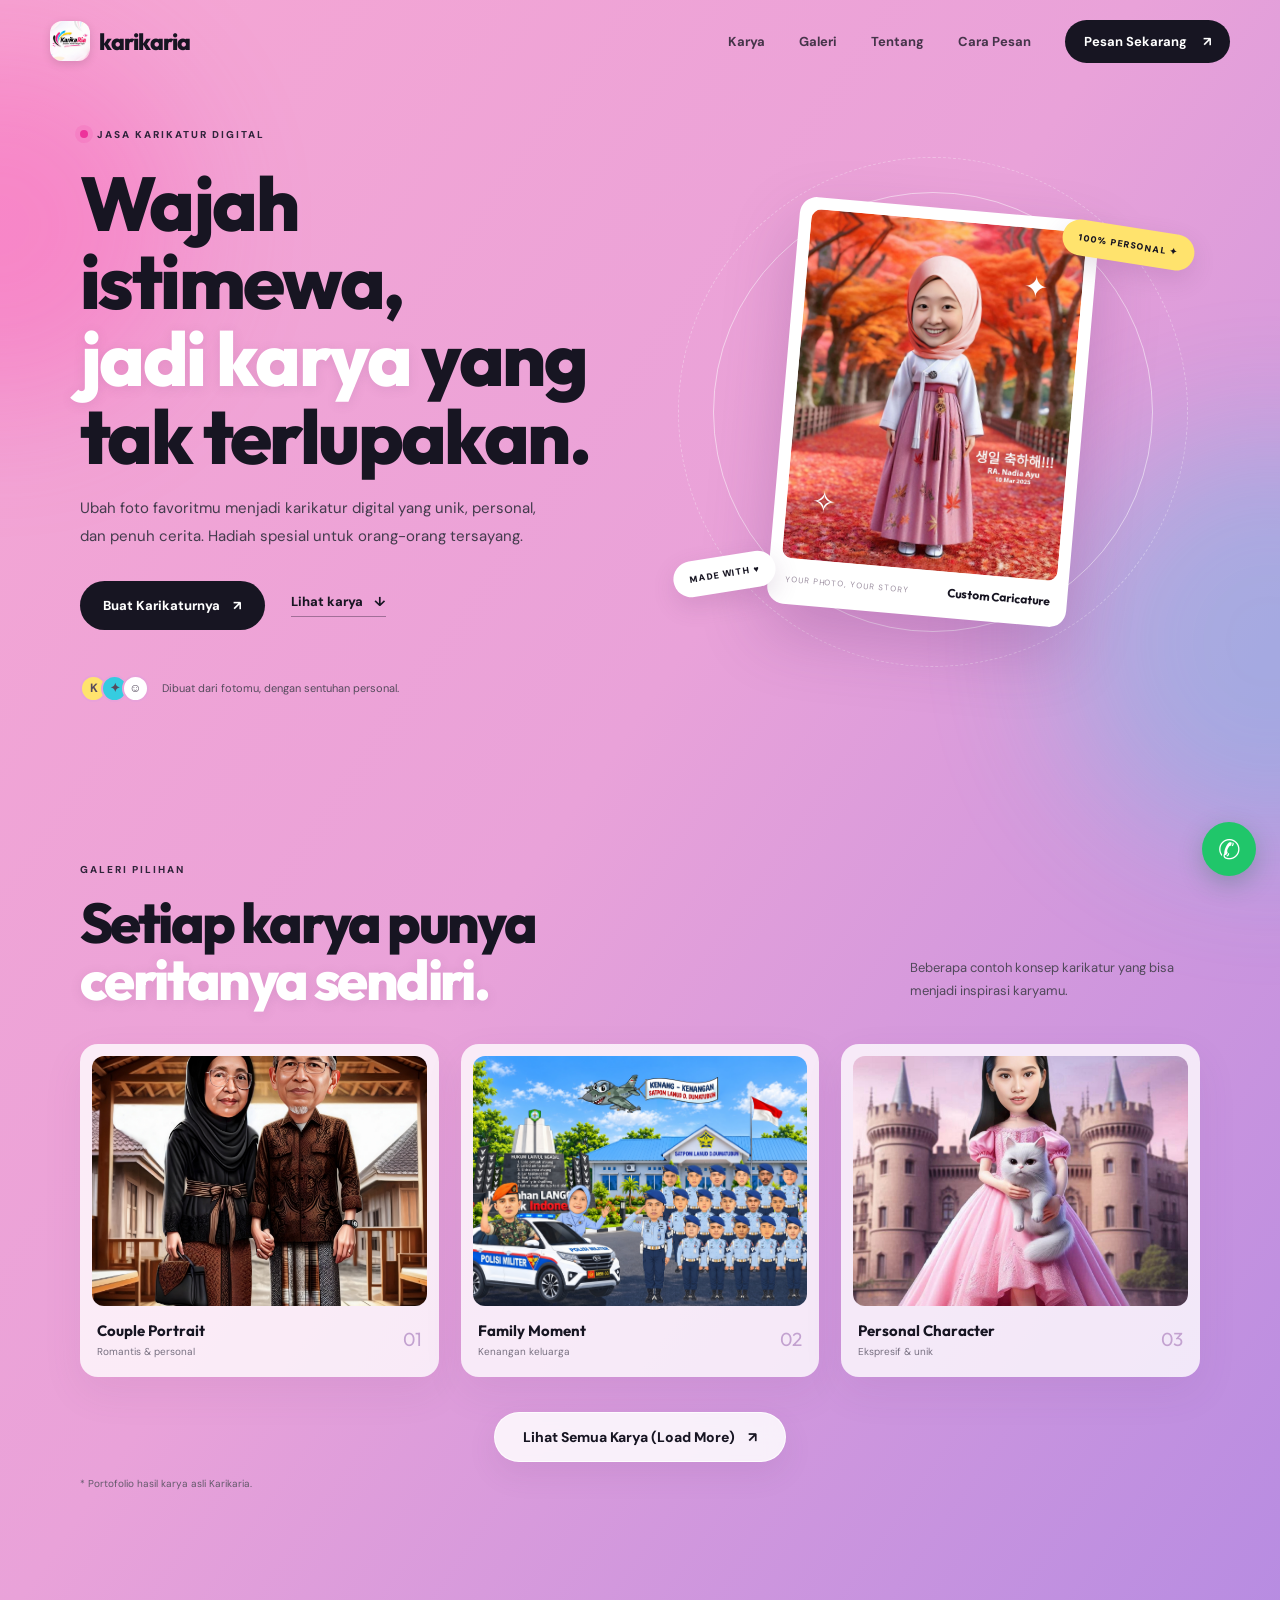
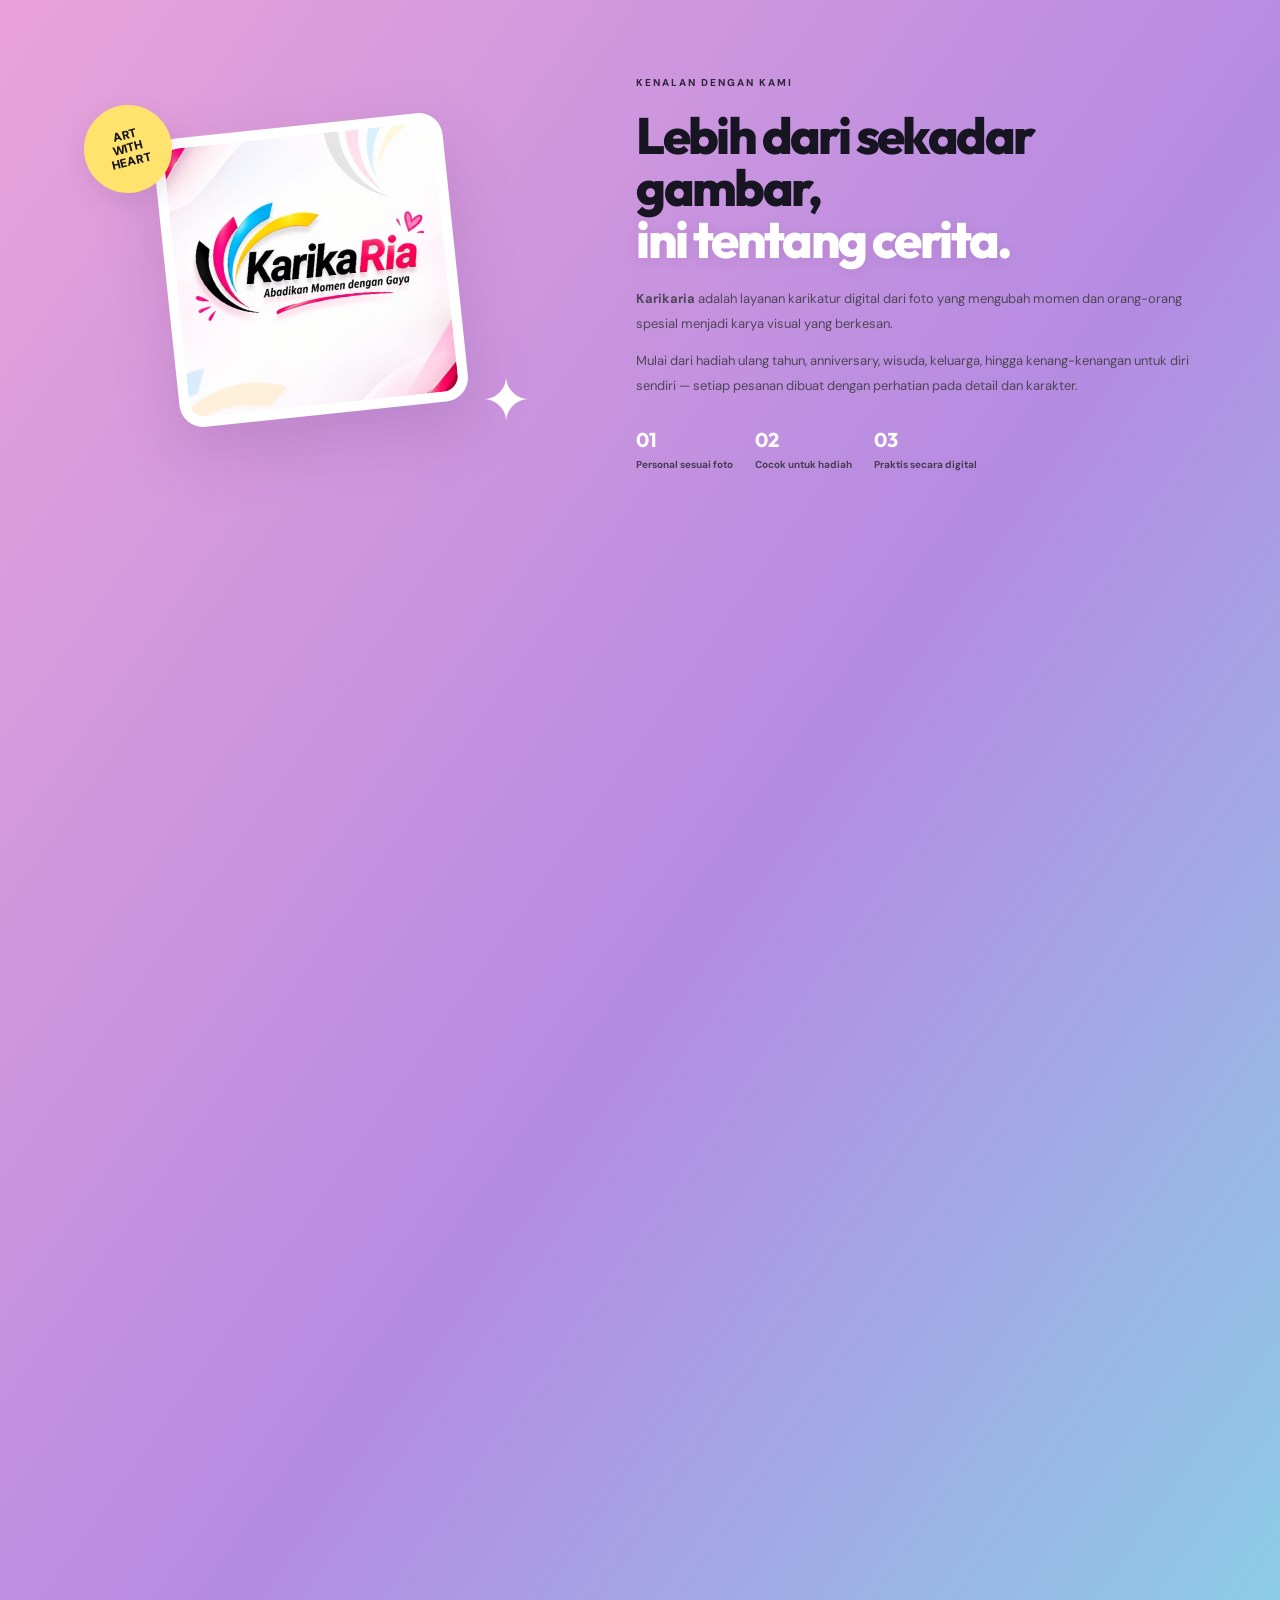
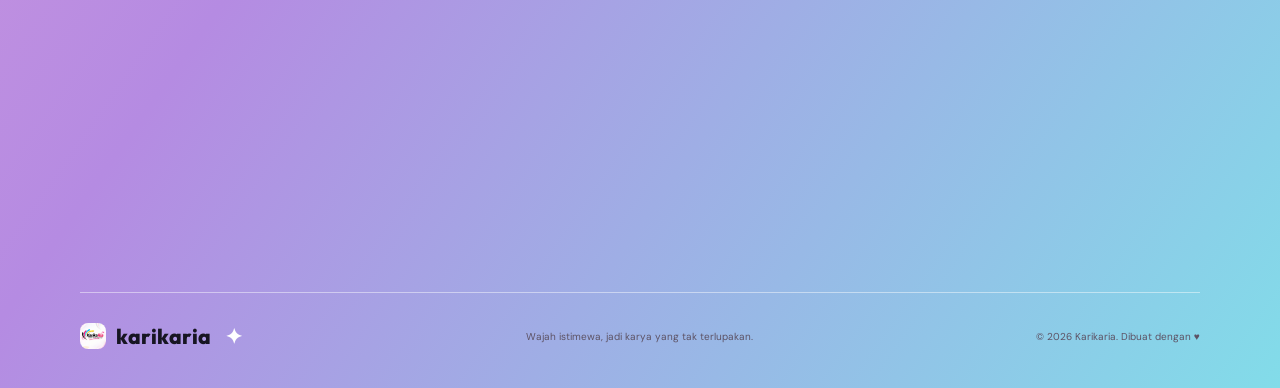
==== commit 883e75e8: "Rename to Galeri, remove category filters and captions on gallery cards" ====
--- a/index.html
+++ b/index.html
@@ -23,7 +23,7 @@
     <button class="menu-toggle" aria-label="Buka menu" aria-expanded="false"><span></span><span></span><span></span></button>
     <nav class="nav-links" aria-label="Navigasi utama">
       <a href="#karya">Karya</a>
-      <a href="galeri.html">Galeri Lengkap</a>
+      <a href="galeri.html">Galeri</a>
       <a href="#tentang">Tentang</a>
       <a href="#cara-pesan">Cara Pesan</a>
       <a class="nav-cta" href="#pesan">Pesan Sekarang <span>↗</span></a>
--- a/style.css
+++ b/style.css
@@ -20,13 +20,13 @@
 .filter-btn.active{background:var(--ink);color:#fff;border-color:var(--ink);box-shadow:0 8px 22px #21132b35}
 
 .gallery-grid{display:grid;grid-template-columns:repeat(3,1fr);gap:24px}
-.gallery-card{background:#ffffffd4;border:1px solid #ffffffb0;border-radius:20px;padding:13px;box-shadow:0 15px 40px #68427814;transition:transform .3s ease,box-shadow .3s ease;display:flex;flex-direction:column}
-.gallery-card:hover{transform:translateY(-8px);box-shadow:0 22px 50px #68427825}
+.gallery-card{background:#ffffffd4;border:1px solid #ffffffb0;border-radius:18px;padding:10px;box-shadow:0 15px 40px #68427814;transition:transform .3s ease,box-shadow .3s ease;overflow:hidden}
+.gallery-card:hover{transform:translateY(-7px);box-shadow:0 22px 50px #68427825}
 .gallery-card.loaded{animation:fadeCard .45s ease forwards}
 @keyframes fadeCard{from{opacity:0;transform:translateY(18px)}to{opacity:1;transform:translateY(0)}}
 .gallery-card.hidden{display:none!important}
 
-.gallery-img-wrap{height:260px;border-radius:14px;overflow:hidden;position:relative;background:#f3def0}
+.gallery-img-wrap{height:320px;border-radius:12px;overflow:hidden;position:relative;background:#f3def0}
 .gallery-img-wrap img{width:100%;height:100%;object-fit:cover;display:block;transition:transform .4s ease}
 .gallery-card:hover .gallery-img-wrap img{transform:scale(1.05)}
 .gallery-tag{position:absolute;top:12px;left:12px;background:#ffffffdb;backdrop-filter:blur(8px);font-size:9px;font-weight:800;letter-spacing:1px;padding:5px 11px;border-radius:20px;color:var(--ink);text-transform:uppercase;box-shadow:0 4px 12px #38194418}
@@ -46,6 +46,6 @@
 .all-loaded-msg{color:#493c52;font-weight:700;font-size:13px;margin-top:16px}
 
 @media(max-width:800px){.gallery-grid{grid-template-columns:repeat(2,1fr);gap:18px}}
-@media(max-width:640px){.gallery-grid{grid-template-columns:1fr;gap:16px}.gallery-img-wrap{height:270px}.filter-bar{gap:8px}.filter-btn{padding:8px 14px;font-size:11px}.load-more-wrap{padding:35px 0 50px}}
+@media(max-width:640px){.gallery-grid{grid-template-columns:1fr;gap:16px}.gallery-img-wrap{height:330px}.filter-bar{gap:8px}.filter-btn{padding:8px 14px;font-size:11px}.load-more-wrap{padding:35px 0 50px}}
 
 @media(prefers-reduced-motion:reduce){html{scroll-behavior:auto}*,*::before,*::after{transition:none!important;animation:none!important}.reveal{opacity:1;transform:none}}
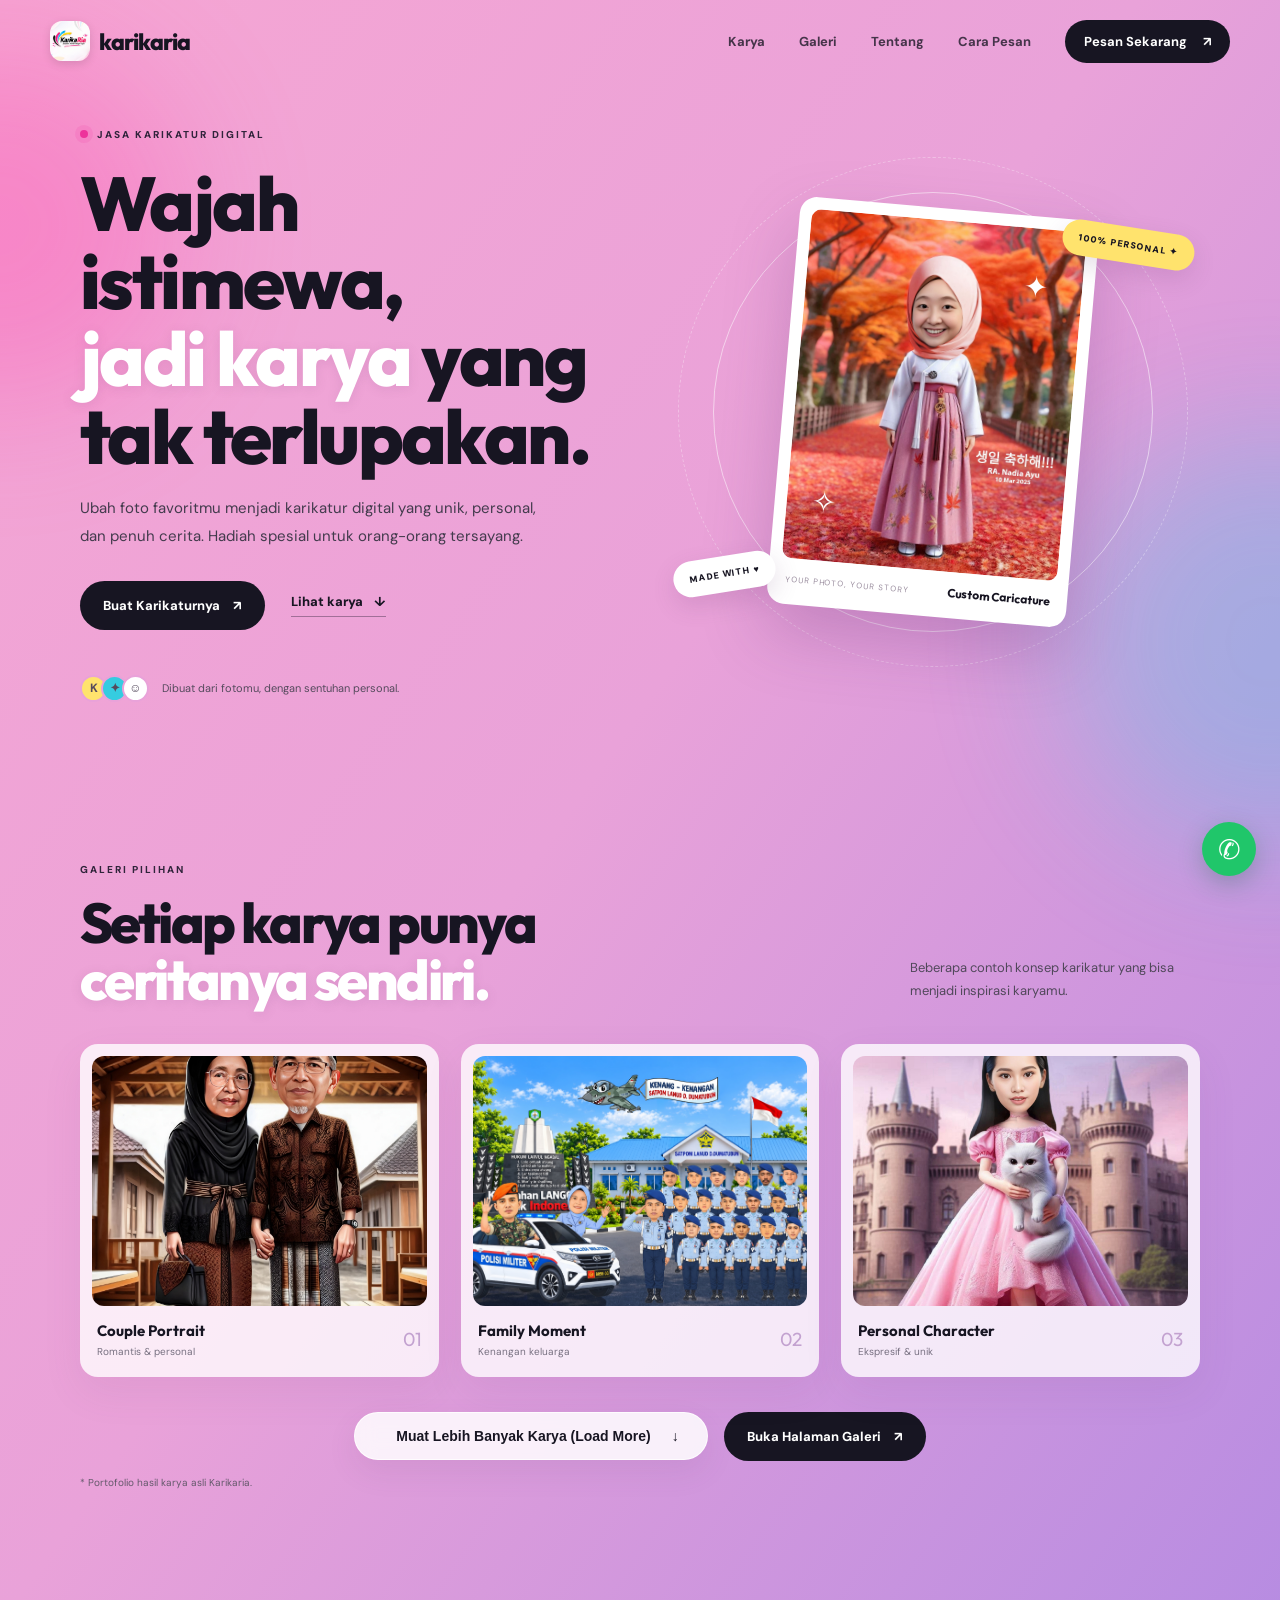
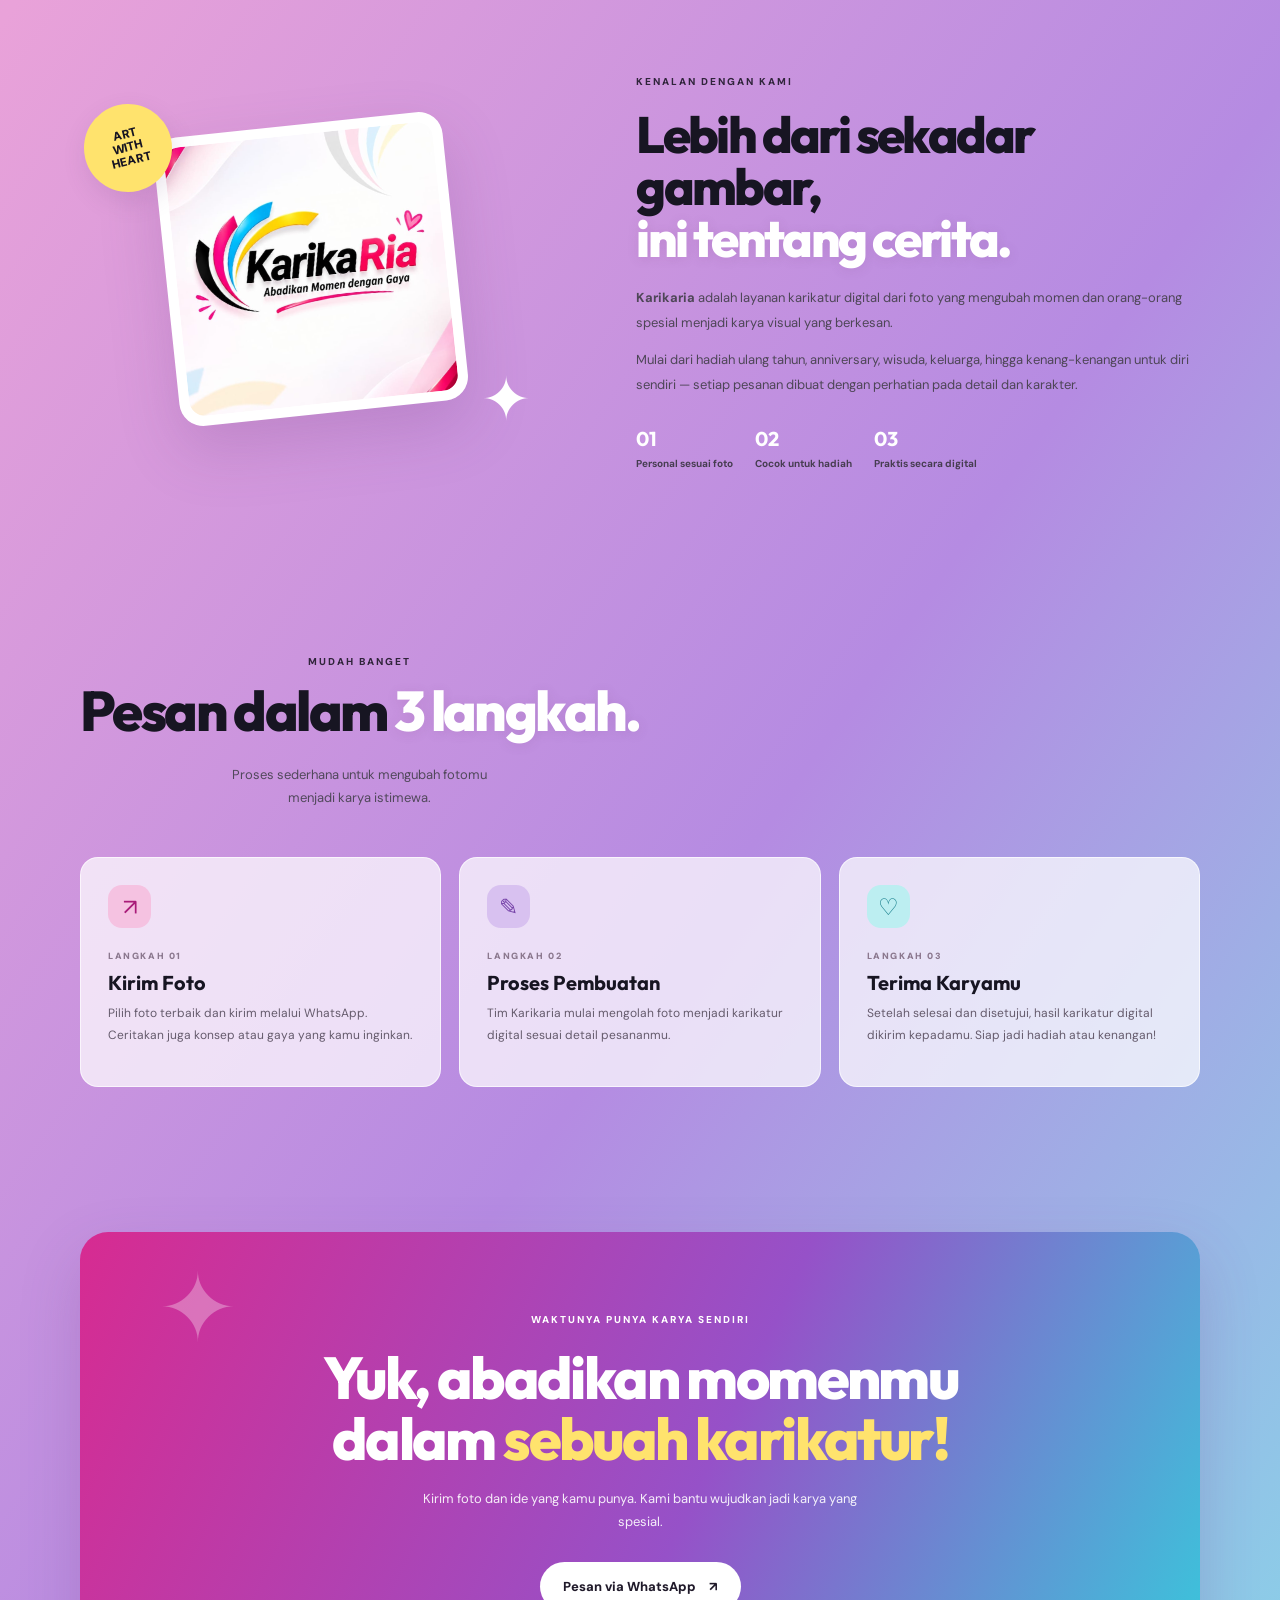
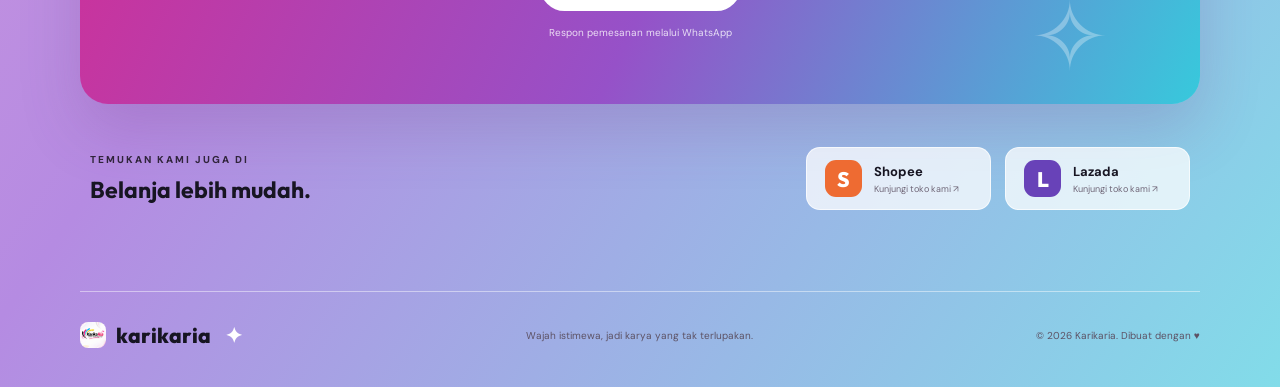
==== commit b14a8d39: "Implement active Load More on GALERI PILIHAN and Galeri page" ====
--- a/index.html
+++ b/index.html
@@ -1,26 +1,34 @@
 <!DOCTYPE html>
 <html lang="id">
+
 <head>
   <meta charset="UTF-8" />
   <meta name="viewport" content="width=device-width, initial-scale=1.0" />
   <meta name="theme-color" content="#e92f9b" />
-  <meta name="description" content="Karikaria — jasa karikatur digital dari foto. Wajah istimewa, jadi karya yang tak terlupakan." />
+  <meta name="description"
+    content="Karikaria — jasa karikatur digital dari foto. Wajah istimewa, jadi karya yang tak terlupakan." />
   <title>Karikaria — Karikatur Digital dari Foto</title>
   <link rel="icon" type="image/jpeg" href="assets/logo-karikaria.jpeg" />
   <link rel="preconnect" href="https://fonts.googleapis.com">
   <link rel="preconnect" href="https://fonts.gstatic.com" crossorigin>
-  <link href="https://fonts.googleapis.com/css2?family=DM+Sans:wght@400;500;600;700&family=Outfit:wght@500;600;700;800&display=swap" rel="stylesheet">
+  <link
+    href="https://fonts.googleapis.com/css2?family=DM+Sans:wght@400;500;600;700&family=Outfit:wght@500;600;700;800&display=swap"
+    rel="stylesheet">
   <link rel="stylesheet" href="style.css" />
 </head>
+
 <body>
-  <div class="page-glow glow-one"></div><div class="page-glow glow-two"></div>
+  <div class="page-glow glow-one"></div>
+  <div class="page-glow glow-two"></div>
   <header class="site-header">
     <a class="brand" href="#beranda" aria-label="Karikaria beranda">
-      <img src="assets/logo-karikaria.jpeg" alt="Logo Karikaria" class="brand-logo" onerror="this.style.display='none';this.nextElementSibling.style.display='inline-flex'" />
+      <img src="assets/logo-karikaria.jpeg" alt="Logo Karikaria" class="brand-logo"
+        onerror="this.style.display='none';this.nextElementSibling.style.display='inline-flex'" />
       <span class="brand-fallback">K<span>✦</span></span>
       <span class="brand-name">karikaria</span>
     </a>
-    <button class="menu-toggle" aria-label="Buka menu" aria-expanded="false"><span></span><span></span><span></span></button>
+    <button class="menu-toggle" aria-label="Buka menu"
+      aria-expanded="false"><span></span><span></span><span></span></button>
     <nav class="nav-links" aria-label="Navigasi utama">
       <a href="#karya">Karya</a>
       <a href="galeri.html">Galeri</a>
@@ -35,12 +43,18 @@
       <div class="hero-copy reveal">
         <span class="eyebrow"><i></i> JASA KARIKATUR DIGITAL</span>
         <h1>Wajah istimewa,<br><span>jadi karya</span> yang<br>tak terlupakan.</h1>
-        <p>Ubah foto favoritmu menjadi karikatur digital yang unik, personal, dan penuh cerita. Hadiah spesial untuk orang-orang tersayang.</p>
-        <div class="hero-actions"><a class="button button-dark" href="#pesan">Buat Karikaturnya <span>↗</span></a><a class="text-link" href="#karya">Lihat karya <span>↓</span></a></div>
-        <div class="hero-note"><div class="mini-avatars"><b>K</b><b>✦</b><b>☺</b></div><span>Dibuat dari fotomu, dengan sentuhan personal.</span></div>
+        <p>Ubah foto favoritmu menjadi karikatur digital yang unik, personal, dan penuh cerita. Hadiah spesial untuk
+          orang-orang tersayang.</p>
+        <div class="hero-actions"><a class="button button-dark" href="#pesan">Buat Karikaturnya <span>↗</span></a><a
+            class="text-link" href="#karya">Lihat karya <span>↓</span></a></div>
+        <div class="hero-note">
+          <div class="mini-avatars"><b>K</b><b>✦</b><b>☺</b></div><span>Dibuat dari fotomu, dengan sentuhan
+            personal.</span>
+        </div>
       </div>
       <div class="hero-art reveal">
-        <div class="art-orbit orbit-a"></div><div class="art-orbit orbit-b"></div>
+        <div class="art-orbit orbit-a"></div>
+        <div class="art-orbit orbit-b"></div>
         <div class="hero-sticker sticker-top">100% PERSONAL ✦</div>
         <div class="portrait-card">
           <div class="portrait-bg">
@@ -54,30 +68,47 @@
     </section>
 
     <section class="work-section section-wrap" id="karya">
-      <div class="section-heading reveal"><div><span class="eyebrow">GALERI PILIHAN</span><h2>Setiap karya punya<br><span>ceritanya sendiri.</span></h2></div><p>Beberapa contoh konsep karikatur yang bisa menjadi inspirasi karyamu.</p></div>
-      <div class="work-grid">
-        <article class="work-card work-one reveal">
+      <div class="section-heading reveal">
+        <div><span class="eyebrow">GALERI PILIHAN</span>
+          <h2>Setiap karya punya<br><span>ceritanya sendiri.</span></h2>
+        </div>
+        <p>Beberapa contoh konsep karikatur yang bisa menjadi inspirasi karyamu.</p>
+      </div>
+      <div class="work-grid" id="home-work-grid">
+        <article class="work-card work-one reveal visible">
           <div class="sample-art art-couple">
             <img src="assets/assets3.jpg" alt="Couple Portrait — Karikatur Digital" class="sample-image" />
           </div>
-          <div class="work-meta"><div><b>Couple Portrait</b><span>Romantis & personal</span></div><span class="work-number">01</span></div>
+          <div class="work-meta">
+            <div><b>Couple Portrait</b><span>Romantis & personal</span></div><span class="work-number">01</span>
+          </div>
         </article>
-        <article class="work-card work-two reveal">
+        <article class="work-card work-two reveal visible">
           <div class="sample-art art-family">
             <img src="assets/assets4.jpg" alt="Family Moment — Karikatur Digital" class="sample-image" />
           </div>
-          <div class="work-meta"><div><b>Family Moment</b><span>Kenangan keluarga</span></div><span class="work-number">02</span></div>
+          <div class="work-meta">
+            <div><b>Family Moment</b><span>Kenangan keluarga</span></div><span class="work-number">02</span>
+          </div>
         </article>
-        <article class="work-card work-three reveal">
+        <article class="work-card work-three reveal visible">
           <div class="sample-art art-profession">
             <img src="assets/assets2.jpg" alt="Personal Character — Karikatur Digital" class="sample-image" />
           </div>
-          <div class="work-meta"><div><b>Personal Character</b><span>Ekspresif & unik</span></div><span class="work-number">03</span></div>
+          <div class="work-meta">
+            <div><b>Personal Character</b><span>Ekspresif & unik</span></div><span class="work-number">03</span>
+          </div>
         </article>
       </div>
-      <div class="work-more reveal">
-        <a class="button button-more" href="galeri.html">Lihat Semua Karya (Load More) <span>↗</span></a>
+      <div class="work-more-actions">
+        <button id="home-load-more" class="button button-more" aria-label="Muat Lebih Banyak Karya">
+          <span class="load-text">Muat Lebih Banyak Karya (Load More)</span>
+          <span class="btn-spinner" aria-hidden="true"></span>
+          <span class="load-arrow">↓</span>
+        </button>
+        <a class="button button-dark" href="galeri.html">Buka Halaman Galeri <span>↗</span></a>
       </div>
+      <p id="home-all-loaded" class="gallery-hint" style="display:none;">* Semua karya pilihan telah dimuat.</p>
       <p class="gallery-hint">* Portofolio hasil karya asli Karikaria.</p>
     </section>
 
@@ -89,26 +120,75 @@
         </div>
         <div class="about-floating">✦</div>
       </div>
-      <div class="about-copy reveal"><span class="eyebrow">KENALAN DENGAN KAMI</span><h2>Lebih dari sekadar gambar,<br><span>ini tentang cerita.</span></h2><p><strong>Karikaria</strong> adalah layanan karikatur digital dari foto yang mengubah momen dan orang-orang spesial menjadi karya visual yang berkesan.</p><p>Mulai dari hadiah ulang tahun, anniversary, wisuda, keluarga, hingga kenang-kenangan untuk diri sendiri — setiap pesanan dibuat dengan perhatian pada detail dan karakter.</p><div class="about-points"><div><b>01</b><span>Personal sesuai foto</span></div><div><b>02</b><span>Cocok untuk hadiah</span></div><div><b>03</b><span>Praktis secara digital</span></div></div></div>
+      <div class="about-copy reveal"><span class="eyebrow">KENALAN DENGAN KAMI</span>
+        <h2>Lebih dari sekadar gambar,<br><span>ini tentang cerita.</span></h2>
+        <p><strong>Karikaria</strong> adalah layanan karikatur digital dari foto yang mengubah momen dan orang-orang
+          spesial menjadi karya visual yang berkesan.</p>
+        <p>Mulai dari hadiah ulang tahun, anniversary, wisuda, keluarga, hingga kenang-kenangan untuk diri sendiri —
+          setiap pesanan dibuat dengan perhatian pada detail dan karakter.</p>
+        <div class="about-points">
+          <div><b>01</b><span>Personal sesuai foto</span></div>
+          <div><b>02</b><span>Cocok untuk hadiah</span></div>
+          <div><b>03</b><span>Praktis secara digital</span></div>
+        </div>
+      </div>
     </section>
 
     <section class="steps-section section-wrap" id="cara-pesan">
-      <div class="section-heading centered reveal"><span class="eyebrow">MUDAH BANGET</span><h2>Pesan dalam <span>3 langkah.</span></h2><p>Proses sederhana untuk mengubah fotomu menjadi karya istimewa.</p></div>
+      <div class="section-heading centered reveal"><span class="eyebrow">MUDAH BANGET</span>
+        <h2>Pesan dalam <span>3 langkah.</span></h2>
+        <p>Proses sederhana untuk mengubah fotomu menjadi karya istimewa.</p>
+      </div>
       <div class="steps-grid">
-        <article class="step-card reveal"><span class="step-icon">↗</span><span class="step-no">LANGKAH 01</span><h3>Kirim Foto</h3><p>Pilih foto terbaik dan kirim melalui WhatsApp. Ceritakan juga konsep atau gaya yang kamu inginkan.</p></article>
-        <article class="step-card reveal"><span class="step-icon">✎</span><span class="step-no">LANGKAH 02</span><h3>Proses Pembuatan</h3><p>Tim Karikaria mulai mengolah foto menjadi karikatur digital sesuai detail pesananmu.</p></article>
-        <article class="step-card reveal"><span class="step-icon">♡</span><span class="step-no">LANGKAH 03</span><h3>Terima Karyamu</h3><p>Setelah selesai dan disetujui, hasil karikatur digital dikirim kepadamu. Siap jadi hadiah atau kenangan!</p></article>
+        <article class="step-card reveal"><span class="step-icon">↗</span><span class="step-no">LANGKAH 01</span>
+          <h3>Kirim Foto</h3>
+          <p>Pilih foto terbaik dan kirim melalui WhatsApp. Ceritakan juga konsep atau gaya yang kamu inginkan.</p>
+        </article>
+        <article class="step-card reveal"><span class="step-icon">✎</span><span class="step-no">LANGKAH 02</span>
+          <h3>Proses Pembuatan</h3>
+          <p>Tim Karikaria mulai mengolah foto menjadi karikatur digital sesuai detail pesananmu.</p>
+        </article>
+        <article class="step-card reveal"><span class="step-icon">♡</span><span class="step-no">LANGKAH 03</span>
+          <h3>Terima Karyamu</h3>
+          <p>Setelah selesai dan disetujui, hasil karikatur digital dikirim kepadamu. Siap jadi hadiah atau kenangan!
+          </p>
+        </article>
       </div>
     </section>
 
     <section class="order-section section-wrap" id="pesan">
-      <div class="order-panel reveal"><div class="order-deco deco-one">✦</div><div class="order-deco deco-two">✧</div><span class="eyebrow">WAKTUNYA PUNYA KARYA SENDIRI</span><h2>Yuk, abadikan momenmu<br>dalam <span>sebuah karikatur!</span></h2><p>Kirim foto dan ide yang kamu punya. Kami bantu wujudkan jadi karya yang spesial.</p><a class="button button-light" id="whatsapp-main" href="https://wa.me/628xxxxxxxxxx?text=Halo%20Karikaria%2C%20saya%20ingin%20pesan%20karikatur." target="_blank" rel="noopener">Pesan via WhatsApp <span>↗</span></a><small>Respon pemesanan melalui WhatsApp</small></div>
-      <div class="market-row reveal"><div><span class="eyebrow">TEMUKAN KAMI JUGA DI</span><h3>Belanja lebih mudah.</h3></div><div class="market-links"><a class="market-link shopee" href="https://shopee.co.id/" target="_blank" rel="noopener"><span class="market-icon">S</span><span><b>Shopee</b><small>Kunjungi toko kami ↗</small></span></a><a class="market-link lazada" href="https://www.lazada.co.id/" target="_blank" rel="noopener"><span class="market-icon">L</span><span><b>Lazada</b><small>Kunjungi toko kami ↗</small></span></a></div></div>
+      <div class="order-panel reveal">
+        <div class="order-deco deco-one">✦</div>
+        <div class="order-deco deco-two">✧</div><span class="eyebrow">WAKTUNYA PUNYA KARYA SENDIRI</span>
+        <h2>Yuk, abadikan momenmu<br>dalam <span>sebuah karikatur!</span></h2>
+        <p>Kirim foto dan ide yang kamu punya. Kami bantu wujudkan jadi karya yang spesial.</p><a
+          class="button button-light" id="whatsapp-main"
+          href="https://wa.me/628xxxxxxxxxx?text=Halo%20Karikaria%2C%20saya%20ingin%20pesan%20karikatur."
+          target="_blank" rel="noopener">Pesan via WhatsApp <span>↗</span></a><small>Respon pemesanan melalui
+          WhatsApp</small>
+      </div>
+      <div class="market-row reveal">
+        <div><span class="eyebrow">TEMUKAN KAMI JUGA DI</span>
+          <h3>Belanja lebih mudah.</h3>
+        </div>
+        <div class="market-links"><a class="market-link shopee" href="https://shopee.co.id/" target="_blank"
+            rel="noopener"><span class="market-icon">S</span><span><b>Shopee</b><small>Kunjungi toko kami
+                ↗</small></span></a><a class="market-link lazada" href="https://www.lazada.co.id/" target="_blank"
+            rel="noopener"><span class="market-icon">L</span><span><b>Lazada</b><small>Kunjungi toko kami
+                ↗</small></span></a></div>
+      </div>
     </section>
   </main>
 
-  <footer class="site-footer"><a class="footer-brand" href="#beranda"><img src="assets/logo-karikaria.jpeg" alt="Logo Karikaria" class="footer-logo" />karikaria<span>✦</span></a><p>Wajah istimewa, jadi karya yang tak terlupakan.</p><span class="copyright">© <span id="year"></span> Karikaria. Dibuat dengan ♥</span></footer>
-  <a class="wa-float" href="https://wa.me/628xxxxxxxxxx?text=Halo%20Karikaria%2C%20saya%20ingin%20bertanya%20tentang%20karikatur." target="_blank" rel="noopener" aria-label="Chat WhatsApp">✆</a>
+  <footer class="site-footer"><a class="footer-brand" href="#beranda"><img src="assets/logo-karikaria.jpeg"
+        alt="Logo Karikaria" class="footer-logo" />karikaria<span>✦</span></a>
+    <p>Wajah istimewa, jadi karya yang tak terlupakan.</p><span class="copyright">© <span id="year"></span> Karikaria.
+      Dibuat dengan ♥</span>
+  </footer>
+  <a class="wa-float"
+    href="https://wa.me/628xxxxxxxxxx?text=Halo%20Karikaria%2C%20saya%20ingin%20bertanya%20tentang%20karikatur."
+    target="_blank" rel="noopener" aria-label="Chat WhatsApp">✆</a>
   <script src="script.js"></script>
 </body>
-</html>
+
+</html>
--- a/style.css
+++ b/style.css
@@ -2,9 +2,11 @@
 @media(max-width:800px){.hero{gap:10px;min-height:570px}.hero h1{font-size:56px}.hero-art{transform:scale(.85)}.about-section{gap:35px}.market-row{align-items:flex-start;gap:20px;flex-direction:column}.market-links{width:100%}.market-link{flex:1;min-width:0}}
 @media(max-width:640px){.site-header{height:70px;width:calc(100% - 34px)}.menu-toggle{display:block;z-index:12}.nav-links{display:none;position:absolute;top:62px;left:0;right:0;background:#fff;padding:20px;border-radius:18px;box-shadow:0 15px 35px #41204a25;flex-direction:column;align-items:stretch;gap:18px}.nav-links.open{display:flex}.nav-cta{text-align:center}.section-wrap{width:calc(100% - 36px)}.hero{grid-template-columns:1fr;padding:55px 0 50px;gap:0}.hero h1{font-size:clamp(49px,14vw,68px)}.hero-copy>p{font-size:13px}.hero-art{height:410px;transform:scale(.82);margin:-5px -20px -10px}.portrait-card{width:270px}.portrait-bg{height:320px}.face{transform:scale(.9);transform-origin:top left;left:63px}.art-orbit{width:370px;height:370px}.orbit-b{width:420px;height:420px}.sticker-top{right:0;top:35px}.sticker-bottom{bottom:25px;left:0}.work-section,.steps-section{padding:55px 0 70px}.section-heading{display:block}.section-heading h2,.about-copy h2{font-size:42px}.section-heading>p{margin-top:18px}.work-grid{grid-template-columns:1fr;gap:16px}.sample-art{height:280px}.about-section{grid-template-columns:1fr;gap:15px;padding:45px 0 70px}.about-visual{height:310px}.about-shape{width:235px;height:245px}.about-shape span{font-size:115px}.about-copy{padding-top:10px}.about-points{gap:14px;justify-content:space-between}.about-points span{font-size:9px}.steps-grid{grid-template-columns:1fr;gap:12px;margin-top:30px}.step-card{min-height:0;padding:22px}.order-section{padding:15px 0 55px}.order-panel{padding:60px 18px 48px}.order-panel h2{font-size:40px;letter-spacing:-1.8px}.order-deco{font-size:55px}.market-links{flex-direction:column}.market-link{width:100%}.site-footer{width:calc(100% - 36px);flex-wrap:wrap;gap:10px}.site-footer p{order:3;width:100%;margin:0}.copyright{font-size:9px}.wa-float{right:16px;bottom:16px;width:49px;height:49px}}
 /* Gallery & Load More Styles */
-.work-more{display:flex;justify-content:center;margin-top:35px}
-.button-more{background:#ffffffd9;color:var(--ink);border:1px solid #ffffffd0;box-shadow:0 12px 30px #68427818;font-size:14px;padding:15px 28px;backdrop-filter:blur(10px)}
+.work-more-actions{display:flex;align-items:center;justify-content:center;gap:16px;margin-top:35px;flex-wrap:wrap}
+.button-more{background:#ffffffd9;color:var(--ink);border:1px solid #ffffffd0;box-shadow:0 12px 30px #68427818;font-size:14px;padding:15px 28px;backdrop-filter:blur(10px);cursor:pointer;gap:8px}
 .button-more:hover{background:#fff;transform:translateY(-3px);box-shadow:0 18px 35px #68427828;color:#a51a70}
+.button-more.loading .btn-spinner{display:inline-block;border:2px solid #5a3e6855;border-top-color:#a51a70}
+.button-more.loading .load-arrow{display:none}
 .active-nav{color:#a51a70!important;font-weight:800}
 
 .gallery-header{padding:45px 0 35px;text-align:center}
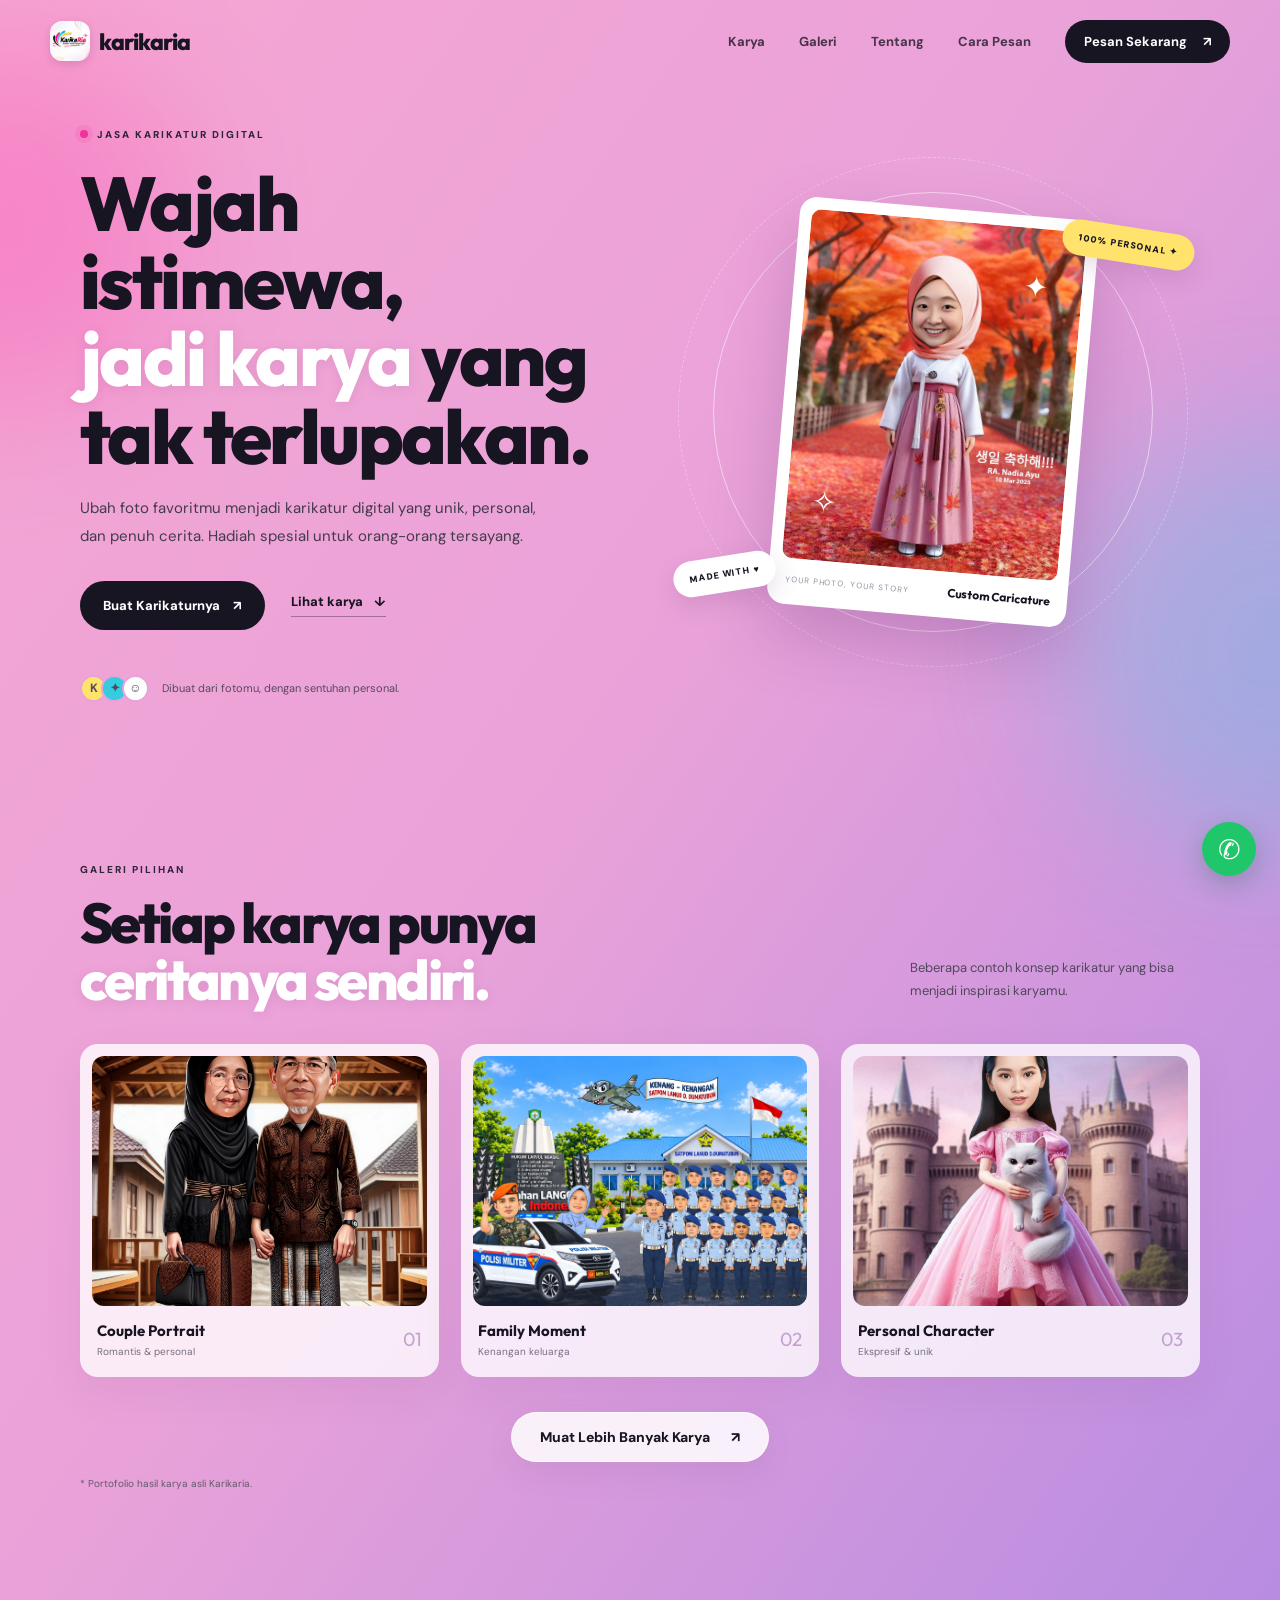
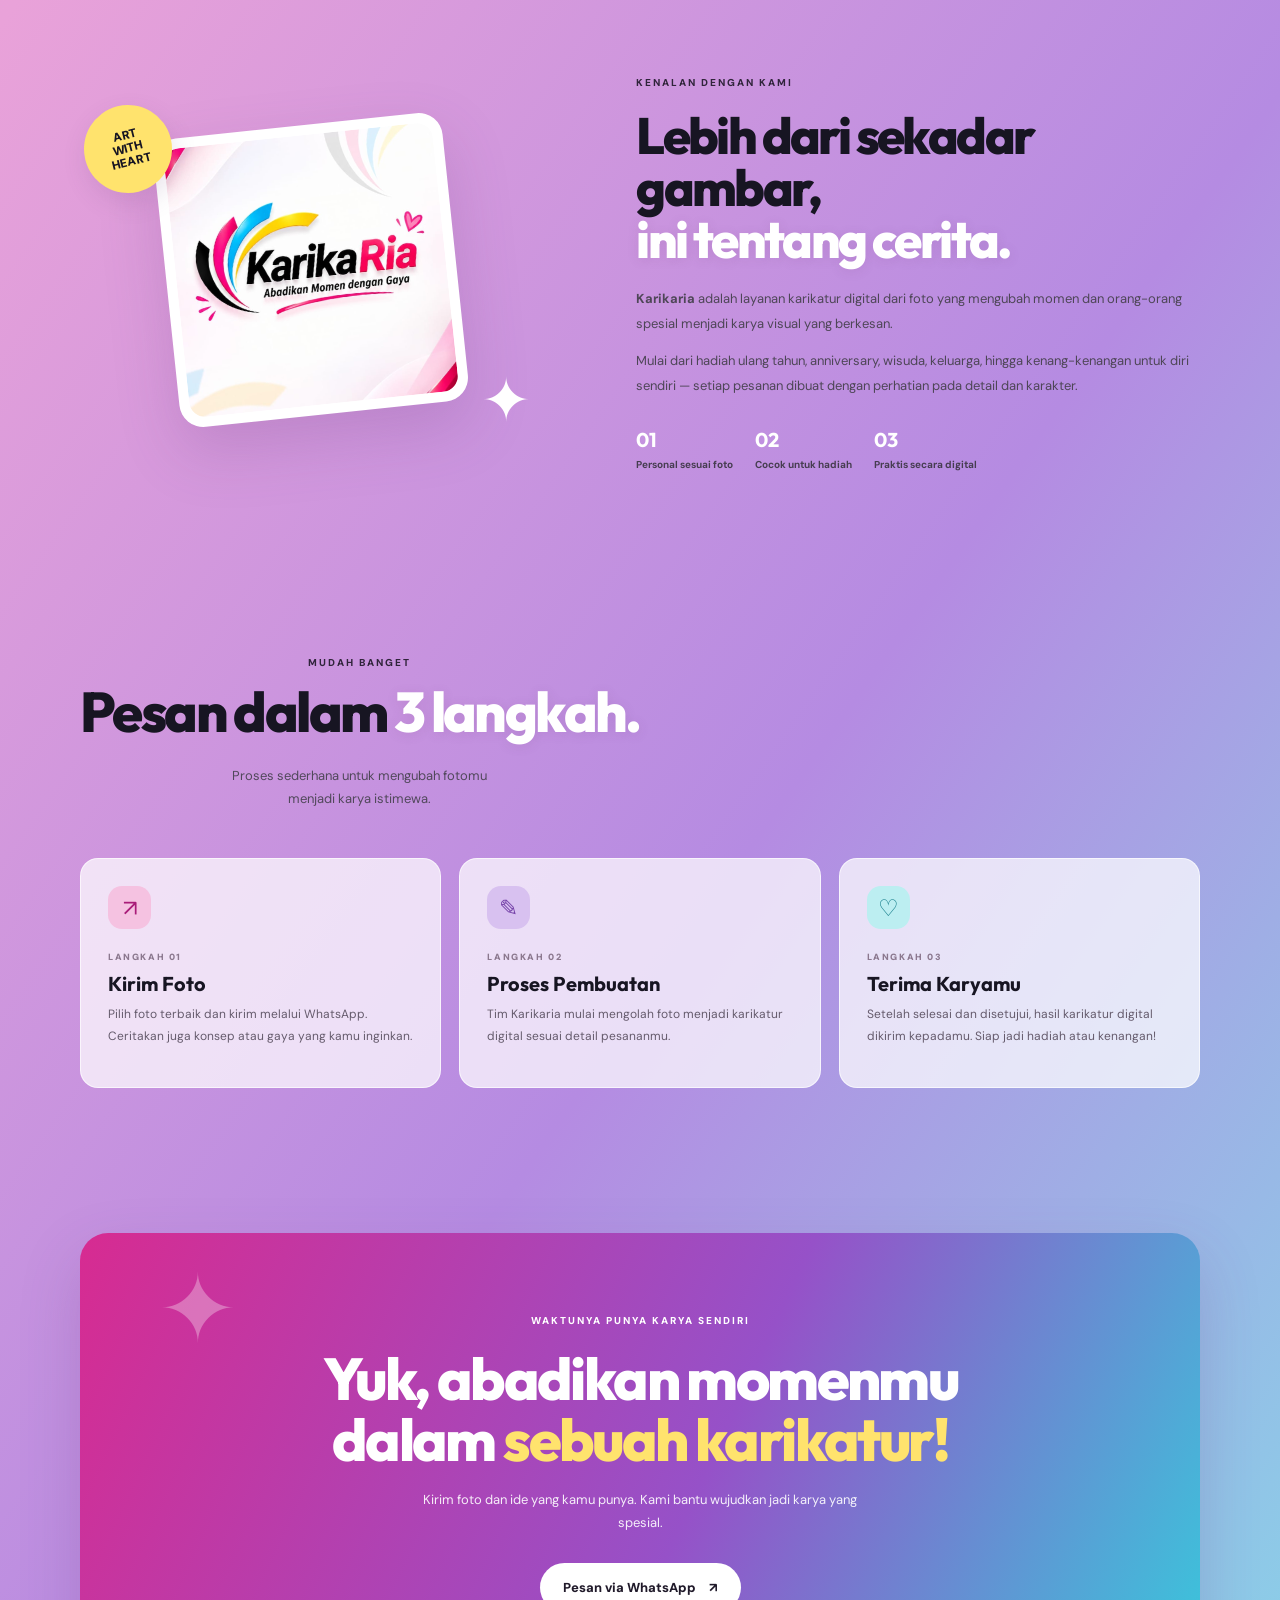
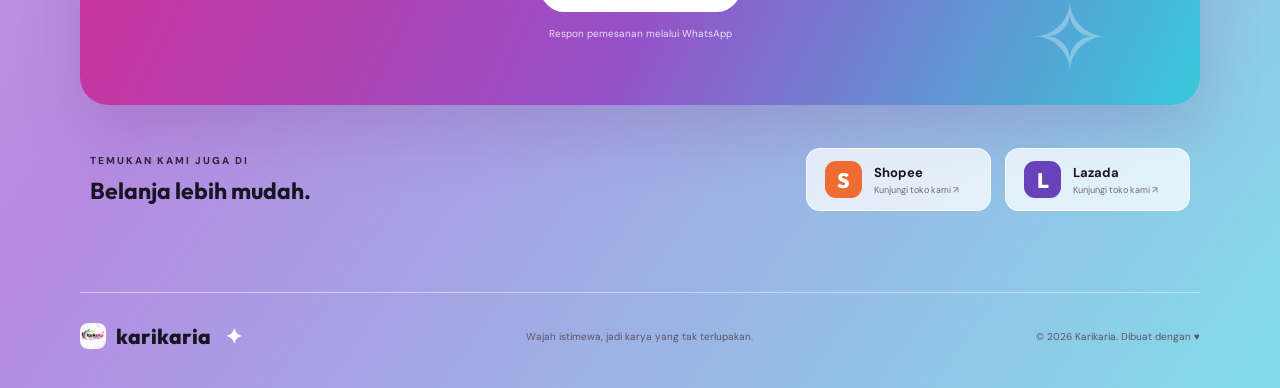
==== commit 73e2816d: "Keep only Muat Lebih Banyak Karya button linking to galeri.html" ====
--- a/index.html
+++ b/index.html
@@ -101,14 +101,8 @@
         </article>
       </div>
       <div class="work-more-actions">
-        <button id="home-load-more" class="button button-more" aria-label="Muat Lebih Banyak Karya">
-          <span class="load-text">Muat Lebih Banyak Karya (Load More)</span>
-          <span class="btn-spinner" aria-hidden="true"></span>
-          <span class="load-arrow">↓</span>
-        </button>
-        <a class="button button-dark" href="galeri.html">Buka Halaman Galeri <span>↗</span></a>
+        <a class="button button-more" href="galeri.html">Muat Lebih Banyak Karya <span>↗</span></a>
       </div>
-      <p id="home-all-loaded" class="gallery-hint" style="display:none;">* Semua karya pilihan telah dimuat.</p>
       <p class="gallery-hint">* Portofolio hasil karya asli Karikaria.</p>
     </section>
 
--- a/style.css
+++ b/style.css
@@ -1,53 +1,1769 @@
-:root{--pink:#ed329b;--magenta:#d92c91;--purple:#8c4fd2;--cyan:#35cce0;--ink:#171522;--muted:#5f5a68;--white:#fff;--yellow:#ffe36d;--font:'DM Sans',sans-serif;--display:'Outfit',sans-serif}*{box-sizing:border-box}html{scroll-behavior:smooth;scroll-padding-top:90px}body{margin:0;color:var(--ink);font-family:var(--font);background:linear-gradient(125deg,#f6a6d3 0%,#e9a2d9 30%,#b58be2 65%,#82dce9 100%);overflow-x:hidden}a{color:inherit;text-decoration:none}.page-glow{position:fixed;z-index:-1;pointer-events:none;border-radius:50%;filter:blur(70px);opacity:.28}.glow-one{width:360px;height:360px;background:#ff38a8;top:5%;left:-180px}.glow-two{width:420px;height:420px;background:#35d7ec;right:-200px;top:48%}.site-header{width:min(1180px,calc(100% - 48px));height:82px;margin:auto;display:flex;align-items:center;justify-content:space-between;position:relative;z-index:10}.brand{display:flex;align-items:center;gap:9px;font-family:var(--display);font-size:23px;font-weight:800;letter-spacing:-1px}.brand-logo{width:40px;height:40px;object-fit:cover;border-radius:12px;box-shadow:0 3px 10px rgba(0,0,0,0.12)}.brand-fallback{display:none;width:39px;height:39px;border-radius:13px;background:var(--ink);color:#fff;align-items:center;justify-content:center;font-size:21px}.brand-fallback span{color:var(--yellow);font-size:12px}.nav-links{display:flex;align-items:center;gap:34px;font-size:13px;font-weight:700}.nav-links>a:not(.nav-cta){opacity:.78;transition:.25s}.nav-links>a:not(.nav-cta):hover{opacity:1;color:#a51a70}.nav-cta{background:var(--ink);color:#fff;padding:13px 19px;border-radius:30px;transition:.25s}.nav-cta:hover,.button-dark:hover{transform:translateY(-3px);box-shadow:0 12px 25px #2c173b30}.nav-cta span,.button span{margin-left:13px}.menu-toggle{display:none;background:none;border:0;padding:8px}.menu-toggle span{display:block;width:24px;height:2px;background:var(--ink);margin:5px}.section-wrap{width:min(1120px,calc(100% - 48px));margin-inline:auto}.hero{min-height:630px;display:grid;grid-template-columns:1fr 1fr;align-items:center;gap:50px;padding:40px 0 80px}.eyebrow{display:inline-flex;align-items:center;gap:9px;font-size:10px;letter-spacing:2px;font-weight:800;color:#30243b}.eyebrow i{width:8px;height:8px;border-radius:50%;background:var(--pink);box-shadow:0 0 0 5px #ed329b22}.hero h1,.section-heading h2,.about-copy h2,.order-panel h2{font-family:var(--display);font-weight:800;letter-spacing:-2.6px;line-height:1.02}.hero h1{font-size:clamp(48px,6.1vw,76px);margin:22px 0 20px}.hero h1 span,.section-heading h2 span,.about-copy h2 span{color:#fff;text-shadow:0 2px 12px #743c7b20}.hero-copy>p{max-width:480px;color:#433b4d;font-size:15px;line-height:1.85}.hero-actions{display:flex;align-items:center;gap:26px;margin-top:30px}.button{display:inline-flex;align-items:center;justify-content:center;border-radius:40px;padding:16px 23px;font-size:13px;font-weight:800;transition:.25s}.button-dark{background:var(--ink);color:#fff}.text-link{font-size:13px;font-weight:800;border-bottom:1px solid #31223b66;padding:0 0 6px}.text-link span{margin-left:8px}.hero-note{display:flex;align-items:center;gap:13px;margin-top:45px;color:#554a5d;font-size:11px}.mini-avatars{display:flex}.mini-avatars b{display:grid;place-items:center;width:27px;height:27px;border:2px solid #e9a2d9;border-radius:50%;background:#fff;margin-left:-6px;font-size:12px}.mini-avatars b:first-child{margin-left:0;background:var(--yellow)}.mini-avatars b:nth-child(2){background:var(--cyan)}.hero-art{height:490px;position:relative;display:grid;place-items:center}.portrait-card{width:300px;position:relative;z-index:2;transform:rotate(5deg);background:#fff;padding:12px 12px 18px;border-radius:17px;box-shadow:0 28px 65px #5e2d7040}.portrait-bg{height:350px;border-radius:10px;overflow:hidden;position:relative;background:linear-gradient(145deg,#ff8fc7,#9d69d3 62%,#4ccddd)}.portrait-photo{width:100%;height:100%;object-fit:cover;display:block}.sun{position:absolute;width:185px;height:185px;border-radius:50%;background:var(--yellow);top:22px;left:58px;opacity:.95}.face{position:absolute;width:155px;height:190px;border-radius:48% 48% 45% 45%;background:#9a573e;left:73px;top:78px;z-index:2;box-shadow:inset -13px -7px #7e443c}.hair{position:absolute;left:-5px;top:-15px;width:165px;height:80px;border-radius:55% 50% 25% 25%;background:#28202a;transform:rotate(-4deg)}.ear{position:absolute;width:28px;height:40px;background:#9a573e;border-radius:50%;top:82px}.ear-left{left:-15px}.ear-right{right:-15px}.eye{position:absolute;width:10px;height:13px;background:#211923;border-radius:50%;top:91px}.eye-left{left:39px}.eye-right{right:39px}.nose{position:absolute;width:15px;height:22px;border-right:3px solid #703d35;border-bottom:3px solid #703d35;left:70px;top:108px;border-radius:0 0 10px}.smile{position:absolute;width:38px;height:17px;border-bottom:4px solid #542b2d;border-radius:50%;left:59px;top:143px}.neck{position:absolute;left:59px;bottom:-23px;width:38px;height:45px;background:#8e4b3c}.shirt{position:absolute;left:-35px;bottom:-100px;width:225px;height:125px;border-radius:50% 50% 0 0;background:#ffe36d;border:5px solid #27212b}.sparkle{position:absolute;color:#fff;font-size:29px;z-index:3;text-shadow:0 2px 8px rgba(0,0,0,0.35)}.s1{top:40px;right:34px}.s2{bottom:40px;left:25px}.portrait-caption{padding:13px 5px 0;display:flex;justify-content:space-between;align-items:center}.portrait-caption span{font-size:8px;letter-spacing:1px;color:#9b8e9f}.portrait-caption b{font-family:var(--display);font-size:12px}.art-orbit{position:absolute;border:1px solid #ffffff85;border-radius:50%;width:440px;height:440px}.orbit-b{width:510px;height:510px;border-style:dashed;opacity:.6}.hero-sticker{position:absolute;z-index:3;background:var(--yellow);font-size:9px;font-weight:900;letter-spacing:1px;padding:12px 16px;border-radius:30px;box-shadow:0 9px 25px #6c387329}.sticker-top{top:60px;right:5px;transform:rotate(9deg)}.sticker-bottom{bottom:65px;left:8px;background:#fff;transform:rotate(-9deg)}.work-section{padding:75px 0 95px}.section-heading{display:flex;justify-content:space-between;align-items:end;margin-bottom:36px}.section-heading h2,.about-copy h2{font-size:clamp(38px,4.5vw,56px);margin:16px 0 0}.section-heading>p{max-width:290px;color:#51485b;font-size:13px;line-height:1.8;margin-bottom:5px}.work-grid{display:grid;grid-template-columns:repeat(3,1fr);gap:22px}.work-card{background:#ffffffc9;padding:12px;border-radius:18px;box-shadow:0 15px 40px #68427815;transition:.3s}.work-card:hover{transform:translateY(-9px) rotate(-.5deg);box-shadow:0 25px 45px #68427825}.sample-art{height:250px;border-radius:12px;position:relative;overflow:hidden}.sample-image{width:100%;height:100%;object-fit:cover;display:block;transition:transform .35s ease}.work-card:hover .sample-image{transform:scale(1.04)}.art-couple{background:linear-gradient(140deg,#f9a3c9,#9a6bcb 65%,#47cad7)}.sample-sun,.family-sun{position:absolute;width:130px;height:130px;background:#ffe477;border-radius:50%;top:22px;left:calc(50% - 65px)}.person{position:absolute;bottom:-10px;width:92px;height:140px;border-radius:47% 47% 10px 10px;background:#292232}.person:before{content:"";position:absolute;top:-57px;left:13px;width:66px;height:75px;border-radius:48%;background:#a9664b;box-shadow:inset -8px -5px #8e4f43}.person:after{content:"";position:absolute;top:-65px;left:8px;width:75px;height:43px;border-radius:60% 50% 20% 20%;background:#2b202b}.person i:before,.person i:after{content:"";position:absolute;z-index:2;top:-29px;width:5px;height:7px;border-radius:50%;background:#201923}.person i:before{left:31px}.person i:after{right:27px}.p-one{left:calc(50% - 90px);background:#f2d7a3}.p-two{left:calc(50% + 2px);background:#4e314c;transform:scale(1.08)}.p-two:before{background:#754733}.p-two:after{background:#1d1b25}.sample-star,.sample-heart,.sample-pencil{position:absolute;color:#fff;font-size:31px;right:24px;top:22px}.art-family{background:linear-gradient(135deg,#45c8d9,#8a72d0 58%,#ee83bb)}.family-sun{width:105px;height:105px;top:25px}.p-three{left:calc(50% - 112px);transform:scale(.75);background:#f3d28d}.p-four{left:calc(50% - 42px);z-index:2;transform:scale(1.08);background:#ed8bb7}.p-five{left:calc(50% + 31px);transform:scale(.78);background:#4e314c}.p-three:before,.p-five:before{background:#996047}.p-four:before{background:#b87858}.sample-heart{color:#ffeb82}.art-profession{background:linear-gradient(135deg,#f8c36e,#ef7fb5 52%,#8d5cc9)}.p-six{left:calc(50% - 46px);width:100px;height:165px;background:#35c8d9}.p-six:before{width:75px;height:83px;left:12px;background:#9d5d45}.p-six:after{width:85px;left:8px;background:#28202a}.badge-circle{position:absolute;top:20px;left:24px;width:65px;height:65px;border:2px solid #fff;border-radius:50%;display:grid;place-items:center;color:#fff;font-size:25px}.sample-pencil{top:auto;bottom:25px;right:27px;font-size:38px}.work-meta{display:flex;justify-content:space-between;align-items:center;padding:15px 5px 7px}.work-meta div{display:grid;gap:5px}.work-meta b{font-family:var(--display);font-size:15px}.work-meta span{font-size:10px;color:#777080}.work-number{font-family:var(--display);font-size:19px!important;color:#c3a2d0!important}.gallery-hint{font-size:10px;color:#64596b;margin-top:15px}.about-section{display:grid;grid-template-columns:.9fr 1.1fr;gap:95px;align-items:center;padding:75px 0 110px}.about-visual{height:390px;position:relative;display:grid;place-items:center}.about-shape{width:290px;height:290px;border-radius:24px;overflow:hidden;background:#fff;display:flex;align-items:center;justify-content:center;transform:rotate(-6deg);box-shadow:0 25px 60px #70408035;padding:10px;transition:transform .3s ease,box-shadow .3s ease}.about-shape:hover{transform:rotate(-3deg) scale(1.02)}.about-photo{width:100%;height:100%;object-fit:cover;border-radius:16px;display:block}.about-stamp{position:absolute;z-index:2;left:4px;top:30px;background:var(--yellow);width:88px;height:88px;border-radius:50%;display:grid;place-content:center;text-align:center;font-size:12px;font-weight:900;line-height:1.1;transform:rotate(-14deg);box-shadow:0 10px 25px #69407825}.about-floating{position:absolute;right:10px;bottom:25px;color:#fff;font-size:60px}.about-copy h2{font-size:clamp(37px,4vw,51px);margin:18px 0 22px}.about-copy p{font-size:13px;color:#4e4657;line-height:1.9}.about-points{display:flex;gap:22px;margin-top:28px}.about-points div{display:grid;gap:6px}.about-points b{font-family:var(--display);font-size:20px;color:#fff}.about-points span{font-size:10px;font-weight:700;color:#463d50}.steps-section{padding:75px 0 105px}.centered{display:grid;justify-items:center;text-align:center}.centered h2{margin:14px 0}.centered p{margin:10px 0 0;color:#51485b;font-size:13px}.steps-grid{display:grid;grid-template-columns:repeat(3,1fr);gap:18px;margin-top:48px}.step-card{background:#ffffffb8;border:1px solid #ffffffa8;border-radius:18px;padding:27px;min-height:230px;transition:.3s}.step-card:hover{background:#fff;transform:translateY(-7px)}.step-icon{width:43px;height:43px;border-radius:14px;display:grid;place-items:center;background:#f5c2e1;color:#a91c79;font-size:23px}.step-card:nth-child(2) .step-icon{background:#d8c1f0;color:#7542a8}.step-card:nth-child(3) .step-icon{background:#bceef1;color:#167e8b}.step-no{display:block;margin-top:22px;font-size:9px;letter-spacing:1.6px;font-weight:900;color:#8b788e}.step-card h3{font-family:var(--display);font-size:20px;margin:8px 0}.step-card p{font-size:12px;line-height:1.8;color:#655b6c;margin:0}.order-section{padding:40px 0 80px}.order-panel{position:relative;overflow:hidden;text-align:center;padding:75px 25px 65px;border-radius:28px;background:linear-gradient(115deg,#d72b91,#9651c8 55%,#37c9dc);color:#fff;box-shadow:0 25px 60px #74408335}.order-panel .eyebrow{color:#fff}.order-panel h2{font-size:clamp(38px,5vw,59px);margin:19px 0}.order-panel h2 span{color:var(--yellow)}.order-panel p{font-size:13px;color:#fff;opacity:.9;margin:0 auto 28px;max-width:480px;line-height:1.8}.button-light{background:#fff;color:#201a2a}.button-light:hover{transform:translateY(-4px);box-shadow:0 12px 30px #28132c40}.order-panel small{display:block;margin-top:15px;font-size:10px;opacity:.8}.order-deco{position:absolute;color:#ffffff50;font-size:95px}.deco-one{left:7%;top:15px}.deco-two{right:8%;bottom:5px}.market-row{display:flex;justify-content:space-between;align-items:center;padding:43px 10px 0}.market-row h3{font-family:var(--display);font-size:23px;margin:7px 0}.market-links{display:flex;gap:14px}.market-link{display:flex;align-items:center;gap:12px;padding:12px 18px;background:#ffffffbd;border:1px solid #ffffffb0;border-radius:14px;min-width:185px;transition:.25s}.market-link:hover{transform:translateY(-4px);background:#fff}.market-icon{width:37px;height:37px;border-radius:11px;background:#ee6b32;color:#fff;display:grid;place-items:center;font-family:var(--display);font-weight:800;font-size:21px}.lazada .market-icon{background:#6842b8}.market-link span:last-child{display:grid;gap:3px}.market-link b{font-size:13px}.market-link small{font-size:9px;color:#706778}.site-footer{width:min(1120px,calc(100% - 48px));margin:auto;padding:27px 0 35px;border-top:1px solid #ffffff75;display:flex;align-items:center;justify-content:space-between}.footer-brand{display:inline-flex;align-items:center;gap:10px;font-family:var(--display);font-weight:800;font-size:21px}.footer-logo{width:26px;height:26px;border-radius:8px;object-fit:cover}.footer-brand span{color:#fff;margin-left:4px}.site-footer p,.copyright{font-size:10px;color:#5d5264}.wa-float{position:fixed;z-index:9;right:24px;bottom:24px;width:54px;height:54px;border-radius:50%;display:grid;place-items:center;background:#20c66a;color:#fff;font-size:27px;box-shadow:0 8px 25px #145e3a45;transition:.25s}.wa-float:hover{transform:scale(1.1) rotate(-8deg)}.reveal{opacity:0;transform:translateY(25px);transition:opacity .7s ease,transform .7s ease}.reveal.visible{opacity:1;transform:translateY(0)}
-@media(max-width:800px){.hero{gap:10px;min-height:570px}.hero h1{font-size:56px}.hero-art{transform:scale(.85)}.about-section{gap:35px}.market-row{align-items:flex-start;gap:20px;flex-direction:column}.market-links{width:100%}.market-link{flex:1;min-width:0}}
-@media(max-width:640px){.site-header{height:70px;width:calc(100% - 34px)}.menu-toggle{display:block;z-index:12}.nav-links{display:none;position:absolute;top:62px;left:0;right:0;background:#fff;padding:20px;border-radius:18px;box-shadow:0 15px 35px #41204a25;flex-direction:column;align-items:stretch;gap:18px}.nav-links.open{display:flex}.nav-cta{text-align:center}.section-wrap{width:calc(100% - 36px)}.hero{grid-template-columns:1fr;padding:55px 0 50px;gap:0}.hero h1{font-size:clamp(49px,14vw,68px)}.hero-copy>p{font-size:13px}.hero-art{height:410px;transform:scale(.82);margin:-5px -20px -10px}.portrait-card{width:270px}.portrait-bg{height:320px}.face{transform:scale(.9);transform-origin:top left;left:63px}.art-orbit{width:370px;height:370px}.orbit-b{width:420px;height:420px}.sticker-top{right:0;top:35px}.sticker-bottom{bottom:25px;left:0}.work-section,.steps-section{padding:55px 0 70px}.section-heading{display:block}.section-heading h2,.about-copy h2{font-size:42px}.section-heading>p{margin-top:18px}.work-grid{grid-template-columns:1fr;gap:16px}.sample-art{height:280px}.about-section{grid-template-columns:1fr;gap:15px;padding:45px 0 70px}.about-visual{height:310px}.about-shape{width:235px;height:245px}.about-shape span{font-size:115px}.about-copy{padding-top:10px}.about-points{gap:14px;justify-content:space-between}.about-points span{font-size:9px}.steps-grid{grid-template-columns:1fr;gap:12px;margin-top:30px}.step-card{min-height:0;padding:22px}.order-section{padding:15px 0 55px}.order-panel{padding:60px 18px 48px}.order-panel h2{font-size:40px;letter-spacing:-1.8px}.order-deco{font-size:55px}.market-links{flex-direction:column}.market-link{width:100%}.site-footer{width:calc(100% - 36px);flex-wrap:wrap;gap:10px}.site-footer p{order:3;width:100%;margin:0}.copyright{font-size:9px}.wa-float{right:16px;bottom:16px;width:49px;height:49px}}
+:root {
+    --pink: #ed329b;
+    --magenta: #d92c91;
+    --purple: #8c4fd2;
+    --cyan: #35cce0;
+    --ink: #171522;
+    --muted: #5f5a68;
+    --white: #fff;
+    --yellow: #ffe36d;
+    --font: 'DM Sans', sans-serif;
+    --display: 'Outfit', sans-serif
+}
+
+* {
+    box-sizing: border-box
+}
+
+html {
+    scroll-behavior: smooth;
+    scroll-padding-top: 90px
+}
+
+body {
+    margin: 0;
+    color: var(--ink);
+    font-family: var(--font);
+    background: linear-gradient(125deg, #f6a6d3 0%, #e9a2d9 30%, #b58be2 65%, #82dce9 100%);
+    overflow-x: hidden
+}
+
+a {
+    color: inherit;
+    text-decoration: none
+}
+
+.page-glow {
+    position: fixed;
+    z-index: -1;
+    pointer-events: none;
+    border-radius: 50%;
+    filter: blur(70px);
+    opacity: .28
+}
+
+.glow-one {
+    width: 360px;
+    height: 360px;
+    background: #ff38a8;
+    top: 5%;
+    left: -180px
+}
+
+.glow-two {
+    width: 420px;
+    height: 420px;
+    background: #35d7ec;
+    right: -200px;
+    top: 48%
+}
+
+.site-header {
+    width: min(1180px, calc(100% - 48px));
+    height: 82px;
+    margin: auto;
+    display: flex;
+    align-items: center;
+    justify-content: space-between;
+    position: relative;
+    z-index: 10
+}
+
+.brand {
+    display: flex;
+    align-items: center;
+    gap: 9px;
+    font-family: var(--display);
+    font-size: 23px;
+    font-weight: 800;
+    letter-spacing: -1px
+}
+
+.brand-logo {
+    width: 40px;
+    height: 40px;
+    object-fit: cover;
+    border-radius: 12px;
+    box-shadow: 0 3px 10px rgba(0, 0, 0, 0.12)
+}
+
+.brand-fallback {
+    display: none;
+    width: 39px;
+    height: 39px;
+    border-radius: 13px;
+    background: var(--ink);
+    color: #fff;
+    align-items: center;
+    justify-content: center;
+    font-size: 21px
+}
+
+.brand-fallback span {
+    color: var(--yellow);
+    font-size: 12px
+}
+
+.nav-links {
+    display: flex;
+    align-items: center;
+    gap: 34px;
+    font-size: 13px;
+    font-weight: 700
+}
+
+.nav-links>a:not(.nav-cta) {
+    opacity: .78;
+    transition: .25s
+}
+
+.nav-links>a:not(.nav-cta):hover {
+    opacity: 1;
+    color: #a51a70
+}
+
+.nav-cta {
+    background: var(--ink);
+    color: #fff;
+    padding: 13px 19px;
+    border-radius: 30px;
+    transition: .25s
+}
+
+.nav-cta:hover,
+.button-dark:hover {
+    transform: translateY(-3px);
+    box-shadow: 0 12px 25px #2c173b30
+}
+
+.nav-cta span,
+.button span {
+    margin-left: 13px
+}
+
+.menu-toggle {
+    display: none;
+    background: none;
+    border: 0;
+    padding: 8px
+}
+
+.menu-toggle span {
+    display: block;
+    width: 24px;
+    height: 2px;
+    background: var(--ink);
+    margin: 5px
+}
+
+.section-wrap {
+    width: min(1120px, calc(100% - 48px));
+    margin-inline: auto
+}
+
+.hero {
+    min-height: 630px;
+    display: grid;
+    grid-template-columns: 1fr 1fr;
+    align-items: center;
+    gap: 50px;
+    padding: 40px 0 80px
+}
+
+.eyebrow {
+    display: inline-flex;
+    align-items: center;
+    gap: 9px;
+    font-size: 10px;
+    letter-spacing: 2px;
+    font-weight: 800;
+    color: #30243b
+}
+
+.eyebrow i {
+    width: 8px;
+    height: 8px;
+    border-radius: 50%;
+    background: var(--pink);
+    box-shadow: 0 0 0 5px #ed329b22
+}
+
+.hero h1,
+.section-heading h2,
+.about-copy h2,
+.order-panel h2 {
+    font-family: var(--display);
+    font-weight: 800;
+    letter-spacing: -2.6px;
+    line-height: 1.02
+}
+
+.hero h1 {
+    font-size: clamp(48px, 6.1vw, 76px);
+    margin: 22px 0 20px
+}
+
+.hero h1 span,
+.section-heading h2 span,
+.about-copy h2 span {
+    color: #fff;
+    text-shadow: 0 2px 12px #743c7b20
+}
+
+.hero-copy>p {
+    max-width: 480px;
+    color: #433b4d;
+    font-size: 15px;
+    line-height: 1.85
+}
+
+.hero-actions {
+    display: flex;
+    align-items: center;
+    gap: 26px;
+    margin-top: 30px
+}
+
+.button {
+    display: inline-flex;
+    align-items: center;
+    justify-content: center;
+    border-radius: 40px;
+    padding: 16px 23px;
+    font-size: 13px;
+    font-weight: 800;
+    transition: .25s
+}
+
+.button-dark {
+    background: var(--ink);
+    color: #fff
+}
+
+.text-link {
+    font-size: 13px;
+    font-weight: 800;
+    border-bottom: 1px solid #31223b66;
+    padding: 0 0 6px
+}
+
+.text-link span {
+    margin-left: 8px
+}
+
+.hero-note {
+    display: flex;
+    align-items: center;
+    gap: 13px;
+    margin-top: 45px;
+    color: #554a5d;
+    font-size: 11px
+}
+
+.mini-avatars {
+    display: flex
+}
+
+.mini-avatars b {
+    display: grid;
+    place-items: center;
+    width: 27px;
+    height: 27px;
+    border: 2px solid #e9a2d9;
+    border-radius: 50%;
+    background: #fff;
+    margin-left: -6px;
+    font-size: 12px
+}
+
+.mini-avatars b:first-child {
+    margin-left: 0;
+    background: var(--yellow)
+}
+
+.mini-avatars b:nth-child(2) {
+    background: var(--cyan)
+}
+
+.hero-art {
+    height: 490px;
+    position: relative;
+    display: grid;
+    place-items: center
+}
+
+.portrait-card {
+    width: 300px;
+    position: relative;
+    z-index: 2;
+    transform: rotate(5deg);
+    background: #fff;
+    padding: 12px 12px 18px;
+    border-radius: 17px;
+    box-shadow: 0 28px 65px #5e2d7040
+}
+
+.portrait-bg {
+    height: 350px;
+    border-radius: 10px;
+    overflow: hidden;
+    position: relative;
+    background: linear-gradient(145deg, #ff8fc7, #9d69d3 62%, #4ccddd)
+}
+
+.portrait-photo {
+    width: 100%;
+    height: 100%;
+    object-fit: cover;
+    display: block
+}
+
+.sun {
+    position: absolute;
+    width: 185px;
+    height: 185px;
+    border-radius: 50%;
+    background: var(--yellow);
+    top: 22px;
+    left: 58px;
+    opacity: .95
+}
+
+.face {
+    position: absolute;
+    width: 155px;
+    height: 190px;
+    border-radius: 48% 48% 45% 45%;
+    background: #9a573e;
+    left: 73px;
+    top: 78px;
+    z-index: 2;
+    box-shadow: inset -13px -7px #7e443c
+}
+
+.hair {
+    position: absolute;
+    left: -5px;
+    top: -15px;
+    width: 165px;
+    height: 80px;
+    border-radius: 55% 50% 25% 25%;
+    background: #28202a;
+    transform: rotate(-4deg)
+}
+
+.ear {
+    position: absolute;
+    width: 28px;
+    height: 40px;
+    background: #9a573e;
+    border-radius: 50%;
+    top: 82px
+}
+
+.ear-left {
+    left: -15px
+}
+
+.ear-right {
+    right: -15px
+}
+
+.eye {
+    position: absolute;
+    width: 10px;
+    height: 13px;
+    background: #211923;
+    border-radius: 50%;
+    top: 91px
+}
+
+.eye-left {
+    left: 39px
+}
+
+.eye-right {
+    right: 39px
+}
+
+.nose {
+    position: absolute;
+    width: 15px;
+    height: 22px;
+    border-right: 3px solid #703d35;
+    border-bottom: 3px solid #703d35;
+    left: 70px;
+    top: 108px;
+    border-radius: 0 0 10px
+}
+
+.smile {
+    position: absolute;
+    width: 38px;
+    height: 17px;
+    border-bottom: 4px solid #542b2d;
+    border-radius: 50%;
+    left: 59px;
+    top: 143px
+}
+
+.neck {
+    position: absolute;
+    left: 59px;
+    bottom: -23px;
+    width: 38px;
+    height: 45px;
+    background: #8e4b3c
+}
+
+.shirt {
+    position: absolute;
+    left: -35px;
+    bottom: -100px;
+    width: 225px;
+    height: 125px;
+    border-radius: 50% 50% 0 0;
+    background: #ffe36d;
+    border: 5px solid #27212b
+}
+
+.sparkle {
+    position: absolute;
+    color: #fff;
+    font-size: 29px;
+    z-index: 3;
+    text-shadow: 0 2px 8px rgba(0, 0, 0, 0.35)
+}
+
+.s1 {
+    top: 40px;
+    right: 34px
+}
+
+.s2 {
+    bottom: 40px;
+    left: 25px
+}
+
+.portrait-caption {
+    padding: 13px 5px 0;
+    display: flex;
+    justify-content: space-between;
+    align-items: center
+}
+
+.portrait-caption span {
+    font-size: 8px;
+    letter-spacing: 1px;
+    color: #9b8e9f
+}
+
+.portrait-caption b {
+    font-family: var(--display);
+    font-size: 12px
+}
+
+.art-orbit {
+    position: absolute;
+    border: 1px solid #ffffff85;
+    border-radius: 50%;
+    width: 440px;
+    height: 440px
+}
+
+.orbit-b {
+    width: 510px;
+    height: 510px;
+    border-style: dashed;
+    opacity: .6
+}
+
+.hero-sticker {
+    position: absolute;
+    z-index: 3;
+    background: var(--yellow);
+    font-size: 9px;
+    font-weight: 900;
+    letter-spacing: 1px;
+    padding: 12px 16px;
+    border-radius: 30px;
+    box-shadow: 0 9px 25px #6c387329
+}
+
+.sticker-top {
+    top: 60px;
+    right: 5px;
+    transform: rotate(9deg)
+}
+
+.sticker-bottom {
+    bottom: 65px;
+    left: 8px;
+    background: #fff;
+    transform: rotate(-9deg)
+}
+
+.work-section {
+    padding: 75px 0 95px
+}
+
+.section-heading {
+    display: flex;
+    justify-content: space-between;
+    align-items: end;
+    margin-bottom: 36px
+}
+
+.section-heading h2,
+.about-copy h2 {
+    font-size: clamp(38px, 4.5vw, 56px);
+    margin: 16px 0 0
+}
+
+.section-heading>p {
+    max-width: 290px;
+    color: #51485b;
+    font-size: 13px;
+    line-height: 1.8;
+    margin-bottom: 5px
+}
+
+.work-grid {
+    display: grid;
+    grid-template-columns: repeat(3, 1fr);
+    gap: 22px
+}
+
+.work-card {
+    background: #ffffffc9;
+    padding: 12px;
+    border-radius: 18px;
+    box-shadow: 0 15px 40px #68427815;
+    transition: .3s
+}
+
+.work-card:hover {
+    transform: translateY(-9px) rotate(-.5deg);
+    box-shadow: 0 25px 45px #68427825
+}
+
+.sample-art {
+    height: 250px;
+    border-radius: 12px;
+    position: relative;
+    overflow: hidden
+}
+
+.sample-image {
+    width: 100%;
+    height: 100%;
+    object-fit: cover;
+    display: block;
+    transition: transform .35s ease
+}
+
+.work-card:hover .sample-image {
+    transform: scale(1.04)
+}
+
+.art-couple {
+    background: linear-gradient(140deg, #f9a3c9, #9a6bcb 65%, #47cad7)
+}
+
+.sample-sun,
+.family-sun {
+    position: absolute;
+    width: 130px;
+    height: 130px;
+    background: #ffe477;
+    border-radius: 50%;
+    top: 22px;
+    left: calc(50% - 65px)
+}
+
+.person {
+    position: absolute;
+    bottom: -10px;
+    width: 92px;
+    height: 140px;
+    border-radius: 47% 47% 10px 10px;
+    background: #292232
+}
+
+.person:before {
+    content: "";
+    position: absolute;
+    top: -57px;
+    left: 13px;
+    width: 66px;
+    height: 75px;
+    border-radius: 48%;
+    background: #a9664b;
+    box-shadow: inset -8px -5px #8e4f43
+}
+
+.person:after {
+    content: "";
+    position: absolute;
+    top: -65px;
+    left: 8px;
+    width: 75px;
+    height: 43px;
+    border-radius: 60% 50% 20% 20%;
+    background: #2b202b
+}
+
+.person i:before,
+.person i:after {
+    content: "";
+    position: absolute;
+    z-index: 2;
+    top: -29px;
+    width: 5px;
+    height: 7px;
+    border-radius: 50%;
+    background: #201923
+}
+
+.person i:before {
+    left: 31px
+}
+
+.person i:after {
+    right: 27px
+}
+
+.p-one {
+    left: calc(50% - 90px);
+    background: #f2d7a3
+}
+
+.p-two {
+    left: calc(50% + 2px);
+    background: #4e314c;
+    transform: scale(1.08)
+}
+
+.p-two:before {
+    background: #754733
+}
+
+.p-two:after {
+    background: #1d1b25
+}
+
+.sample-star,
+.sample-heart,
+.sample-pencil {
+    position: absolute;
+    color: #fff;
+    font-size: 31px;
+    right: 24px;
+    top: 22px
+}
+
+.art-family {
+    background: linear-gradient(135deg, #45c8d9, #8a72d0 58%, #ee83bb)
+}
+
+.family-sun {
+    width: 105px;
+    height: 105px;
+    top: 25px
+}
+
+.p-three {
+    left: calc(50% - 112px);
+    transform: scale(.75);
+    background: #f3d28d
+}
+
+.p-four {
+    left: calc(50% - 42px);
+    z-index: 2;
+    transform: scale(1.08);
+    background: #ed8bb7
+}
+
+.p-five {
+    left: calc(50% + 31px);
+    transform: scale(.78);
+    background: #4e314c
+}
+
+.p-three:before,
+.p-five:before {
+    background: #996047
+}
+
+.p-four:before {
+    background: #b87858
+}
+
+.sample-heart {
+    color: #ffeb82
+}
+
+.art-profession {
+    background: linear-gradient(135deg, #f8c36e, #ef7fb5 52%, #8d5cc9)
+}
+
+.p-six {
+    left: calc(50% - 46px);
+    width: 100px;
+    height: 165px;
+    background: #35c8d9
+}
+
+.p-six:before {
+    width: 75px;
+    height: 83px;
+    left: 12px;
+    background: #9d5d45
+}
+
+.p-six:after {
+    width: 85px;
+    left: 8px;
+    background: #28202a
+}
+
+.badge-circle {
+    position: absolute;
+    top: 20px;
+    left: 24px;
+    width: 65px;
+    height: 65px;
+    border: 2px solid #fff;
+    border-radius: 50%;
+    display: grid;
+    place-items: center;
+    color: #fff;
+    font-size: 25px
+}
+
+.sample-pencil {
+    top: auto;
+    bottom: 25px;
+    right: 27px;
+    font-size: 38px
+}
+
+.work-meta {
+    display: flex;
+    justify-content: space-between;
+    align-items: center;
+    padding: 15px 5px 7px
+}
+
+.work-meta div {
+    display: grid;
+    gap: 5px
+}
+
+.work-meta b {
+    font-family: var(--display);
+    font-size: 15px
+}
+
+.work-meta span {
+    font-size: 10px;
+    color: #777080
+}
+
+.work-number {
+    font-family: var(--display);
+    font-size: 19px !important;
+    color: #c3a2d0 !important
+}
+
+.gallery-hint {
+    font-size: 10px;
+    color: #64596b;
+    margin-top: 15px
+}
+
+.about-section {
+    display: grid;
+    grid-template-columns: .9fr 1.1fr;
+    gap: 95px;
+    align-items: center;
+    padding: 75px 0 110px
+}
+
+.about-visual {
+    height: 390px;
+    position: relative;
+    display: grid;
+    place-items: center
+}
+
+.about-shape {
+    width: 290px;
+    height: 290px;
+    border-radius: 24px;
+    overflow: hidden;
+    background: #fff;
+    display: flex;
+    align-items: center;
+    justify-content: center;
+    transform: rotate(-6deg);
+    box-shadow: 0 25px 60px #70408035;
+    padding: 10px;
+    transition: transform .3s ease, box-shadow .3s ease
+}
+
+.about-shape:hover {
+    transform: rotate(-3deg) scale(1.02)
+}
+
+.about-photo {
+    width: 100%;
+    height: 100%;
+    object-fit: cover;
+    border-radius: 16px;
+    display: block
+}
+
+.about-stamp {
+    position: absolute;
+    z-index: 2;
+    left: 4px;
+    top: 30px;
+    background: var(--yellow);
+    width: 88px;
+    height: 88px;
+    border-radius: 50%;
+    display: grid;
+    place-content: center;
+    text-align: center;
+    font-size: 12px;
+    font-weight: 900;
+    line-height: 1.1;
+    transform: rotate(-14deg);
+    box-shadow: 0 10px 25px #69407825
+}
+
+.about-floating {
+    position: absolute;
+    right: 10px;
+    bottom: 25px;
+    color: #fff;
+    font-size: 60px
+}
+
+.about-copy h2 {
+    font-size: clamp(37px, 4vw, 51px);
+    margin: 18px 0 22px
+}
+
+.about-copy p {
+    font-size: 13px;
+    color: #4e4657;
+    line-height: 1.9
+}
+
+.about-points {
+    display: flex;
+    gap: 22px;
+    margin-top: 28px
+}
+
+.about-points div {
+    display: grid;
+    gap: 6px
+}
+
+.about-points b {
+    font-family: var(--display);
+    font-size: 20px;
+    color: #fff
+}
+
+.about-points span {
+    font-size: 10px;
+    font-weight: 700;
+    color: #463d50
+}
+
+.steps-section {
+    padding: 75px 0 105px
+}
+
+.centered {
+    display: grid;
+    justify-items: center;
+    text-align: center
+}
+
+.centered h2 {
+    margin: 14px 0
+}
+
+.centered p {
+    margin: 10px 0 0;
+    color: #51485b;
+    font-size: 13px
+}
+
+.steps-grid {
+    display: grid;
+    grid-template-columns: repeat(3, 1fr);
+    gap: 18px;
+    margin-top: 48px
+}
+
+.step-card {
+    background: #ffffffb8;
+    border: 1px solid #ffffffa8;
+    border-radius: 18px;
+    padding: 27px;
+    min-height: 230px;
+    transition: .3s
+}
+
+.step-card:hover {
+    background: #fff;
+    transform: translateY(-7px)
+}
+
+.step-icon {
+    width: 43px;
+    height: 43px;
+    border-radius: 14px;
+    display: grid;
+    place-items: center;
+    background: #f5c2e1;
+    color: #a91c79;
+    font-size: 23px
+}
+
+.step-card:nth-child(2) .step-icon {
+    background: #d8c1f0;
+    color: #7542a8
+}
+
+.step-card:nth-child(3) .step-icon {
+    background: #bceef1;
+    color: #167e8b
+}
+
+.step-no {
+    display: block;
+    margin-top: 22px;
+    font-size: 9px;
+    letter-spacing: 1.6px;
+    font-weight: 900;
+    color: #8b788e
+}
+
+.step-card h3 {
+    font-family: var(--display);
+    font-size: 20px;
+    margin: 8px 0
+}
+
+.step-card p {
+    font-size: 12px;
+    line-height: 1.8;
+    color: #655b6c;
+    margin: 0
+}
+
+.order-section {
+    padding: 40px 0 80px
+}
+
+.order-panel {
+    position: relative;
+    overflow: hidden;
+    text-align: center;
+    padding: 75px 25px 65px;
+    border-radius: 28px;
+    background: linear-gradient(115deg, #d72b91, #9651c8 55%, #37c9dc);
+    color: #fff;
+    box-shadow: 0 25px 60px #74408335
+}
+
+.order-panel .eyebrow {
+    color: #fff
+}
+
+.order-panel h2 {
+    font-size: clamp(38px, 5vw, 59px);
+    margin: 19px 0
+}
+
+.order-panel h2 span {
+    color: var(--yellow)
+}
+
+.order-panel p {
+    font-size: 13px;
+    color: #fff;
+    opacity: .9;
+    margin: 0 auto 28px;
+    max-width: 480px;
+    line-height: 1.8
+}
+
+.button-light {
+    background: #fff;
+    color: #201a2a
+}
+
+.button-light:hover {
+    transform: translateY(-4px);
+    box-shadow: 0 12px 30px #28132c40
+}
+
+.order-panel small {
+    display: block;
+    margin-top: 15px;
+    font-size: 10px;
+    opacity: .8
+}
+
+.order-deco {
+    position: absolute;
+    color: #ffffff50;
+    font-size: 95px
+}
+
+.deco-one {
+    left: 7%;
+    top: 15px
+}
+
+.deco-two {
+    right: 8%;
+    bottom: 5px
+}
+
+.market-row {
+    display: flex;
+    justify-content: space-between;
+    align-items: center;
+    padding: 43px 10px 0
+}
+
+.market-row h3 {
+    font-family: var(--display);
+    font-size: 23px;
+    margin: 7px 0
+}
+
+.market-links {
+    display: flex;
+    gap: 14px
+}
+
+.market-link {
+    display: flex;
+    align-items: center;
+    gap: 12px;
+    padding: 12px 18px;
+    background: #ffffffbd;
+    border: 1px solid #ffffffb0;
+    border-radius: 14px;
+    min-width: 185px;
+    transition: .25s
+}
+
+.market-link:hover {
+    transform: translateY(-4px);
+    background: #fff
+}
+
+.market-icon {
+    width: 37px;
+    height: 37px;
+    border-radius: 11px;
+    background: #ee6b32;
+    color: #fff;
+    display: grid;
+    place-items: center;
+    font-family: var(--display);
+    font-weight: 800;
+    font-size: 21px
+}
+
+.lazada .market-icon {
+    background: #6842b8
+}
+
+.market-link span:last-child {
+    display: grid;
+    gap: 3px
+}
+
+.market-link b {
+    font-size: 13px
+}
+
+.market-link small {
+    font-size: 9px;
+    color: #706778
+}
+
+.site-footer {
+    width: min(1120px, calc(100% - 48px));
+    margin: auto;
+    padding: 27px 0 35px;
+    border-top: 1px solid #ffffff75;
+    display: flex;
+    align-items: center;
+    justify-content: space-between
+}
+
+.footer-brand {
+    display: inline-flex;
+    align-items: center;
+    gap: 10px;
+    font-family: var(--display);
+    font-weight: 800;
+    font-size: 21px
+}
+
+.footer-logo {
+    width: 26px;
+    height: 26px;
+    border-radius: 8px;
+    object-fit: cover
+}
+
+.footer-brand span {
+    color: #fff;
+    margin-left: 4px
+}
+
+.site-footer p,
+.copyright {
+    font-size: 10px;
+    color: #5d5264
+}
+
+.wa-float {
+    position: fixed;
+    z-index: 9;
+    right: 24px;
+    bottom: 24px;
+    width: 54px;
+    height: 54px;
+    border-radius: 50%;
+    display: grid;
+    place-items: center;
+    background: #20c66a;
+    color: #fff;
+    font-size: 27px;
+    box-shadow: 0 8px 25px #145e3a45;
+    transition: .25s
+}
+
+.wa-float:hover {
+    transform: scale(1.1) rotate(-8deg)
+}
+
+.reveal {
+    opacity: 0;
+    transform: translateY(25px);
+    transition: opacity .7s ease, transform .7s ease
+}
+
+.reveal.visible {
+    opacity: 1;
+    transform: translateY(0)
+}
+
+@media(max-width:800px) {
+    .hero {
+        gap: 10px;
+        min-height: 570px
+    }
+
+    .hero h1 {
+        font-size: 56px
+    }
+
+    .hero-art {
+        transform: scale(.85)
+    }
+
+    .about-section {
+        gap: 35px
+    }
+
+    .market-row {
+        align-items: flex-start;
+        gap: 20px;
+        flex-direction: column
+    }
+
+    .market-links {
+        width: 100%
+    }
+
+    .market-link {
+        flex: 1;
+        min-width: 0
+    }
+}
+
+@media(max-width:640px) {
+    .site-header {
+        height: 70px;
+        width: calc(100% - 34px)
+    }
+
+    .menu-toggle {
+        display: block;
+        z-index: 12
+    }
+
+    .nav-links {
+        display: none;
+        position: absolute;
+        top: 62px;
+        left: 0;
+        right: 0;
+        background: #fff;
+        padding: 20px;
+        border-radius: 18px;
+        box-shadow: 0 15px 35px #41204a25;
+        flex-direction: column;
+        align-items: stretch;
+        gap: 18px
+    }
+
+    .nav-links.open {
+        display: flex
+    }
+
+    .nav-cta {
+        text-align: center
+    }
+
+    .section-wrap {
+        width: calc(100% - 36px)
+    }
+
+    .hero {
+        grid-template-columns: 1fr;
+        padding: 55px 0 50px;
+        gap: 0
+    }
+
+    .hero h1 {
+        font-size: clamp(49px, 14vw, 68px)
+    }
+
+    .hero-copy>p {
+        font-size: 13px
+    }
+
+    .hero-art {
+        height: 410px;
+        transform: scale(.82);
+        margin: -5px -20px -10px
+    }
+
+    .portrait-card {
+        width: 270px
+    }
+
+    .portrait-bg {
+        height: 320px
+    }
+
+    .face {
+        transform: scale(.9);
+        transform-origin: top left;
+        left: 63px
+    }
+
+    .art-orbit {
+        width: 370px;
+        height: 370px
+    }
+
+    .orbit-b {
+        width: 420px;
+        height: 420px
+    }
+
+    .sticker-top {
+        right: 0;
+        top: 35px
+    }
+
+    .sticker-bottom {
+        bottom: 25px;
+        left: 0
+    }
+
+    .work-section,
+    .steps-section {
+        padding: 55px 0 70px
+    }
+
+    .section-heading {
+        display: block
+    }
+
+    .section-heading h2,
+    .about-copy h2 {
+        font-size: 42px
+    }
+
+    .section-heading>p {
+        margin-top: 18px
+    }
+
+    .work-grid {
+        grid-template-columns: 1fr;
+        gap: 16px
+    }
+
+    .sample-art {
+        height: 280px
+    }
+
+    .about-section {
+        grid-template-columns: 1fr;
+        gap: 15px;
+        padding: 45px 0 70px
+    }
+
+    .about-visual {
+        height: 310px
+    }
+
+    .about-shape {
+        width: 235px;
+        height: 245px
+    }
+
+    .about-shape span {
+        font-size: 115px
+    }
+
+    .about-copy {
+        padding-top: 10px
+    }
+
+    .about-points {
+        gap: 14px;
+        justify-content: space-between
+    }
+
+    .about-points span {
+        font-size: 9px
+    }
+
+    .steps-grid {
+        grid-template-columns: 1fr;
+        gap: 12px;
+        margin-top: 30px
+    }
+
+    .step-card {
+        min-height: 0;
+        padding: 22px
+    }
+
+    .order-section {
+        padding: 15px 0 55px
+    }
+
+    .order-panel {
+        padding: 60px 18px 48px
+    }
+
+    .order-panel h2 {
+        font-size: 40px;
+        letter-spacing: -1.8px
+    }
+
+    .order-deco {
+        font-size: 55px
+    }
+
+    .market-links {
+        flex-direction: column
+    }
+
+    .market-link {
+        width: 100%
+    }
+
+    .site-footer {
+        width: calc(100% - 36px);
+        flex-wrap: wrap;
+        gap: 10px
+    }
+
+    .site-footer p {
+        order: 3;
+        width: 100%;
+        margin: 0
+    }
+
+    .copyright {
+        font-size: 9px
+    }
+
+    .wa-float {
+        right: 16px;
+        bottom: 16px;
+        width: 49px;
+        height: 49px
+    }
+}
+
 /* Gallery & Load More Styles */
-.work-more-actions{display:flex;align-items:center;justify-content:center;gap:16px;margin-top:35px;flex-wrap:wrap}
-.button-more{background:#ffffffd9;color:var(--ink);border:1px solid #ffffffd0;box-shadow:0 12px 30px #68427818;font-size:14px;padding:15px 28px;backdrop-filter:blur(10px);cursor:pointer;gap:8px}
-.button-more:hover{background:#fff;transform:translateY(-3px);box-shadow:0 18px 35px #68427828;color:#a51a70}
-.button-more.loading .btn-spinner{display:inline-block;border:2px solid #5a3e6855;border-top-color:#a51a70}
-.button-more.loading .load-arrow{display:none}
-.active-nav{color:#a51a70!important;font-weight:800}
-
-.gallery-header{padding:45px 0 35px;text-align:center}
-.gallery-back{display:inline-flex;align-items:center;gap:8px;font-size:12px;font-weight:800;color:#352742;background:#ffffffc4;border:1px solid #ffffffd0;padding:8px 18px;border-radius:30px;margin-bottom:20px;transition:.25s;box-shadow:0 6px 18px #68427810}
-.gallery-back:hover{background:#fff;transform:translateX(-4px);box-shadow:0 8px 22px #68427820}
-.gallery-header h1{font-family:var(--display);font-size:clamp(38px,5.5vw,62px);font-weight:800;letter-spacing:-2px;line-height:1.06;margin:16px 0 14px}
-.gallery-header h1 span{color:#fff;text-shadow:0 2px 14px #743c7b20}
-.gallery-header p{max-width:540px;margin:0 auto;color:#493f53;font-size:14px;line-height:1.75}
-
-.filter-bar{display:flex;flex-wrap:wrap;justify-content:center;gap:10px;margin:32px 0 36px}
-.filter-btn{background:#ffffffc9;border:1px solid #ffffffbf;color:#473c50;padding:10px 22px;border-radius:30px;font-family:var(--font);font-size:12px;font-weight:700;cursor:pointer;transition:.25s;backdrop-filter:blur(6px);box-shadow:0 6px 16px #68427810}
-.filter-btn:hover{background:#fff;color:var(--ink);transform:translateY(-2px)}
-.filter-btn.active{background:var(--ink);color:#fff;border-color:var(--ink);box-shadow:0 8px 22px #21132b35}
-
-.gallery-grid{display:grid;grid-template-columns:repeat(3,1fr);gap:24px}
-.gallery-card{background:#ffffffd4;border:1px solid #ffffffb0;border-radius:18px;padding:10px;box-shadow:0 15px 40px #68427814;transition:transform .3s ease,box-shadow .3s ease;overflow:hidden}
-.gallery-card:hover{transform:translateY(-7px);box-shadow:0 22px 50px #68427825}
-.gallery-card.loaded{animation:fadeCard .45s ease forwards}
-@keyframes fadeCard{from{opacity:0;transform:translateY(18px)}to{opacity:1;transform:translateY(0)}}
-.gallery-card.hidden{display:none!important}
-
-.gallery-img-wrap{height:320px;border-radius:12px;overflow:hidden;position:relative;background:#f3def0}
-.gallery-img-wrap img{width:100%;height:100%;object-fit:cover;display:block;transition:transform .4s ease}
-.gallery-card:hover .gallery-img-wrap img{transform:scale(1.05)}
-.gallery-tag{position:absolute;top:12px;left:12px;background:#ffffffdb;backdrop-filter:blur(8px);font-size:9px;font-weight:800;letter-spacing:1px;padding:5px 11px;border-radius:20px;color:var(--ink);text-transform:uppercase;box-shadow:0 4px 12px #38194418}
-.gallery-info{padding:14px 6px 6px;display:flex;justify-content:space-between;align-items:flex-start;gap:12px;flex:1}
-.gallery-info h3{font-family:var(--display);font-size:16px;margin:0 0 4px;font-weight:700}
-.gallery-info p{font-size:11px;color:#6d6377;margin:0;line-height:1.5}
-.gallery-order-btn{display:inline-flex;align-items:center;justify-content:center;width:34px;height:34px;border-radius:50%;background:#f0e4f7;color:var(--ink);font-size:14px;font-weight:700;transition:.2s;flex-shrink:0}
-.gallery-order-btn:hover{background:var(--ink);color:#fff;transform:scale(1.12)}
-
-.load-more-wrap{text-align:center;padding:45px 0 65px}
-.load-more-btn{padding:16px 36px;font-size:13px;font-weight:800;gap:10px;cursor:pointer}
-.load-more-btn:disabled{opacity:.65;cursor:not-allowed}
-.btn-spinner{display:none;width:14px;height:14px;border:2px solid #ffffff55;border-top-color:#fff;border-radius:50%;animation:spin .6s linear infinite}
-.load-more-btn.loading .btn-spinner{display:inline-block}
-.load-more-btn.loading .btn-icon{display:none}
-@keyframes spin{to{transform:rotate(360deg)}}
-.all-loaded-msg{color:#493c52;font-weight:700;font-size:13px;margin-top:16px}
-
-@media(max-width:800px){.gallery-grid{grid-template-columns:repeat(2,1fr);gap:18px}}
-@media(max-width:640px){.gallery-grid{grid-template-columns:1fr;gap:16px}.gallery-img-wrap{height:330px}.filter-bar{gap:8px}.filter-btn{padding:8px 14px;font-size:11px}.load-more-wrap{padding:35px 0 50px}}
-
-@media(prefers-reduced-motion:reduce){html{scroll-behavior:auto}*,*::before,*::after{transition:none!important;animation:none!important}.reveal{opacity:1;transform:none}}
+.work-more-actions {
+    display: flex;
+    align-items: center;
+    justify-content: center;
+    gap: 16px;
+    margin-top: 35px;
+    flex-wrap: wrap
+}
+
+.button-more {
+    background: #ffffffd9;
+    color: var(--ink);
+    border: 1px solid #ffffffd0;
+    box-shadow: 0 12px 30px #68427818;
+    font-size: 14px;
+    padding: 15px 28px;
+    backdrop-filter: blur(10px);
+    cursor: pointer;
+    gap: 8px
+}
+
+.button-more:hover {
+    background: #fff;
+    transform: translateY(-3px);
+    box-shadow: 0 18px 35px #68427828;
+    color: #a51a70
+}
+
+.button-more.loading .btn-spinner {
+    display: inline-block;
+    border: 2px solid #5a3e6855;
+    border-top-color: #a51a70
+}
+
+.button-more.loading .load-arrow {
+    display: none
+}
+
+.active-nav {
+    color: #a51a70 !important;
+    font-weight: 800
+}
+
+.gallery-header {
+    padding: 45px 0 35px;
+    text-align: center
+}
+
+.gallery-back {
+    display: inline-flex;
+    align-items: center;
+    gap: 8px;
+    font-size: 12px;
+    font-weight: 800;
+    color: #352742;
+    background: #ffffffc4;
+    border: 1px solid #ffffffd0;
+    padding: 8px 18px;
+    border-radius: 30px;
+    margin-bottom: 20px;
+    transition: .25s;
+    box-shadow: 0 6px 18px #68427810
+}
+
+.gallery-back:hover {
+    background: #fff;
+    transform: translateX(-4px);
+    box-shadow: 0 8px 22px #68427820
+}
+
+.gallery-header h1 {
+    font-family: var(--display);
+    font-size: clamp(38px, 5.5vw, 62px);
+    font-weight: 800;
+    letter-spacing: -2px;
+    line-height: 1.06;
+    margin: 16px 0 14px
+}
+
+.gallery-header h1 span {
+    color: #fff;
+    text-shadow: 0 2px 14px #743c7b20
+}
+
+.gallery-header p {
+    max-width: 540px;
+    margin: 0 auto;
+    color: #493f53;
+    font-size: 14px;
+    line-height: 1.75
+}
+
+.filter-bar {
+    display: flex;
+    flex-wrap: wrap;
+    justify-content: center;
+    gap: 10px;
+    margin: 32px 0 36px
+}
+
+.filter-btn {
+    background: #ffffffc9;
+    border: 1px solid #ffffffbf;
+    color: #473c50;
+    padding: 10px 22px;
+    border-radius: 30px;
+    font-family: var(--font);
+    font-size: 12px;
+    font-weight: 700;
+    cursor: pointer;
+    transition: .25s;
+    backdrop-filter: blur(6px);
+    box-shadow: 0 6px 16px #68427810
+}
+
+.filter-btn:hover {
+    background: #fff;
+    color: var(--ink);
+    transform: translateY(-2px)
+}
+
+.filter-btn.active {
+    background: var(--ink);
+    color: #fff;
+    border-color: var(--ink);
+    box-shadow: 0 8px 22px #21132b35
+}
+
+.gallery-grid {
+    display: grid;
+    grid-template-columns: repeat(3, 1fr);
+    gap: 24px
+}
+
+.gallery-card {
+    background: #ffffffd4;
+    border: 1px solid #ffffffb0;
+    border-radius: 18px;
+    padding: 10px;
+    box-shadow: 0 15px 40px #68427814;
+    transition: transform .3s ease, box-shadow .3s ease;
+    overflow: hidden
+}
+
+.gallery-card:hover {
+    transform: translateY(-7px);
+    box-shadow: 0 22px 50px #68427825
+}
+
+.gallery-card.loaded {
+    animation: fadeCard .45s ease forwards
+}
+
+@keyframes fadeCard {
+    from {
+        opacity: 0;
+        transform: translateY(18px)
+    }
+
+    to {
+        opacity: 1;
+        transform: translateY(0)
+    }
+}
+
+.gallery-card.hidden {
+    display: none !important
+}
+
+.gallery-img-wrap {
+    height: 320px;
+    border-radius: 12px;
+    overflow: hidden;
+    position: relative;
+    background: #f3def0
+}
+
+.gallery-img-wrap img {
+    width: 100%;
+    height: 100%;
+    object-fit: cover;
+    display: block;
+    transition: transform .4s ease
+}
+
+.gallery-card:hover .gallery-img-wrap img {
+    transform: scale(1.05)
+}
+
+.gallery-tag {
+    position: absolute;
+    top: 12px;
+    left: 12px;
+    background: #ffffffdb;
+    backdrop-filter: blur(8px);
+    font-size: 9px;
+    font-weight: 800;
+    letter-spacing: 1px;
+    padding: 5px 11px;
+    border-radius: 20px;
+    color: var(--ink);
+    text-transform: uppercase;
+    box-shadow: 0 4px 12px #38194418
+}
+
+.gallery-info {
+    padding: 14px 6px 6px;
+    display: flex;
+    justify-content: space-between;
+    align-items: flex-start;
+    gap: 12px;
+    flex: 1
+}
+
+.gallery-info h3 {
+    font-family: var(--display);
+    font-size: 16px;
+    margin: 0 0 4px;
+    font-weight: 700
+}
+
+.gallery-info p {
+    font-size: 11px;
+    color: #6d6377;
+    margin: 0;
+    line-height: 1.5
+}
+
+.gallery-order-btn {
+    display: inline-flex;
+    align-items: center;
+    justify-content: center;
+    width: 34px;
+    height: 34px;
+    border-radius: 50%;
+    background: #f0e4f7;
+    color: var(--ink);
+    font-size: 14px;
+    font-weight: 700;
+    transition: .2s;
+    flex-shrink: 0
+}
+
+.gallery-order-btn:hover {
+    background: var(--ink);
+    color: #fff;
+    transform: scale(1.12)
+}
+
+.load-more-wrap {
+    text-align: center;
+    padding: 45px 0 65px
+}
+
+.load-more-btn {
+    padding: 16px 36px;
+    font-size: 13px;
+    font-weight: 800;
+    gap: 10px;
+    cursor: pointer
+}
+
+.load-more-btn:disabled {
+    opacity: .65;
+    cursor: not-allowed
+}
+
+.btn-spinner {
+    display: none;
+    width: 14px;
+    height: 14px;
+    border: 2px solid #ffffff55;
+    border-top-color: #fff;
+    border-radius: 50%;
+    animation: spin .6s linear infinite
+}
+
+.load-more-btn.loading .btn-spinner {
+    display: inline-block
+}
+
+.load-more-btn.loading .btn-icon {
+    display: none
+}
+
+@keyframes spin {
+    to {
+        transform: rotate(360deg)
+    }
+}
+
+.all-loaded-msg {
+    color: #493c52;
+    font-weight: 700;
+    font-size: 13px;
+    margin-top: 16px
+}
+
+@media(max-width:800px) {
+    .gallery-grid {
+        grid-template-columns: repeat(2, 1fr);
+        gap: 18px
+    }
+}
+
+@media(max-width:640px) {
+    .gallery-grid {
+        grid-template-columns: 1fr;
+        gap: 16px
+    }
+
+    .gallery-img-wrap {
+        height: 330px
+    }
+
+    .filter-bar {
+        gap: 8px
+    }
+
+    .filter-btn {
+        padding: 8px 14px;
+        font-size: 11px
+    }
+
+    .load-more-wrap {
+        padding: 35px 0 50px
+    }
+}
+
+@media(prefers-reduced-motion:reduce) {
+    html {
+        scroll-behavior: auto
+    }
+
+    *,
+    *::before,
+    *::after {
+        transition: none !important;
+        animation: none !important
+    }
+
+    .reveal {
+        opacity: 1;
+        transform: none
+    }
+}
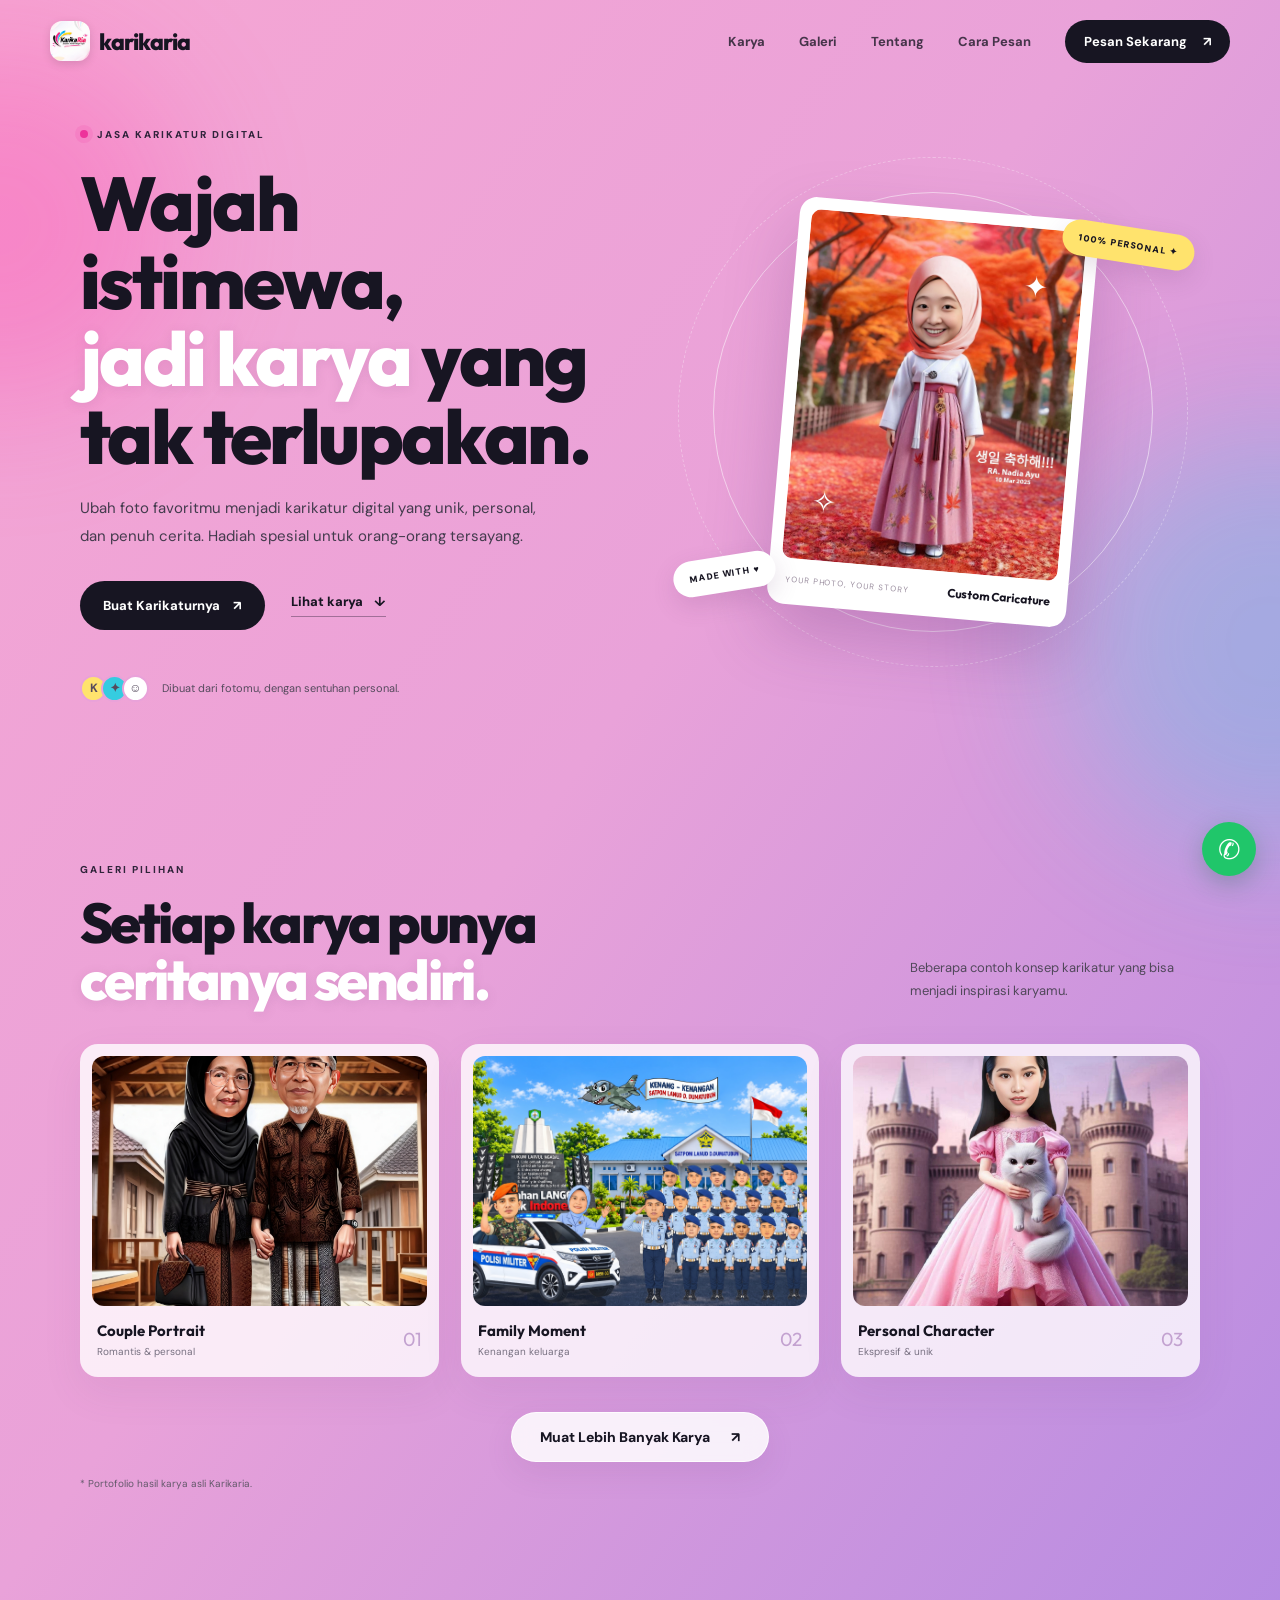
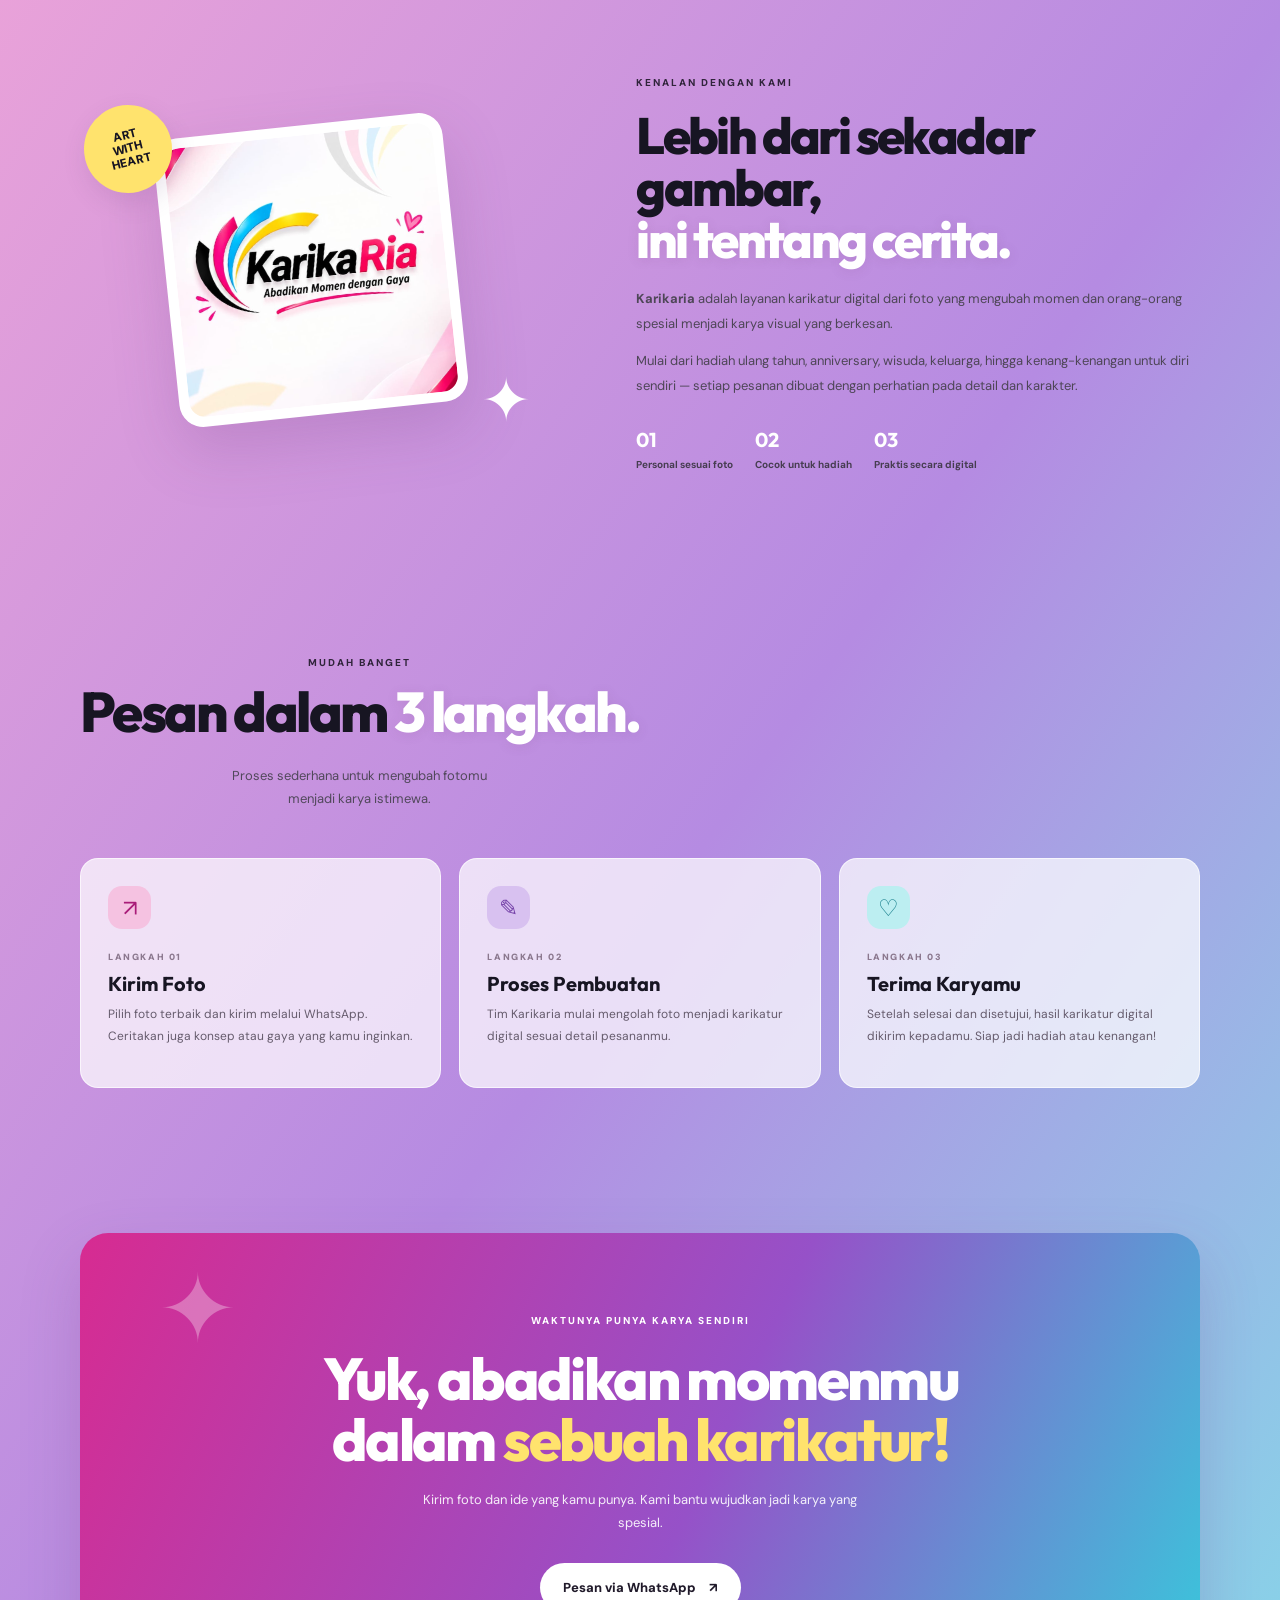
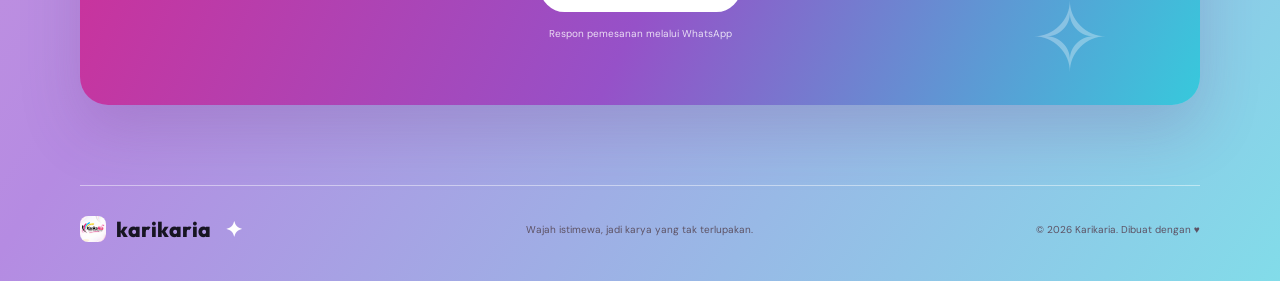
==== commit 628753b4: "Update nomor WA, hapus Shopee/Lazada, tambah karya-51 s/d karya-70" ====
--- a/index.html
+++ b/index.html
@@ -157,19 +157,9 @@
         <h2>Yuk, abadikan momenmu<br>dalam <span>sebuah karikatur!</span></h2>
         <p>Kirim foto dan ide yang kamu punya. Kami bantu wujudkan jadi karya yang spesial.</p><a
           class="button button-light" id="whatsapp-main"
-          href="https://wa.me/628xxxxxxxxxx?text=Halo%20Karikaria%2C%20saya%20ingin%20pesan%20karikatur."
+          href="https://wa.me/6281374852492?text=Halo%20Karikaria%2C%20saya%20ingin%20pesan%20karikatur."
           target="_blank" rel="noopener">Pesan via WhatsApp <span>↗</span></a><small>Respon pemesanan melalui
           WhatsApp</small>
-      </div>
-      <div class="market-row reveal">
-        <div><span class="eyebrow">TEMUKAN KAMI JUGA DI</span>
-          <h3>Belanja lebih mudah.</h3>
-        </div>
-        <div class="market-links"><a class="market-link shopee" href="https://shopee.co.id/" target="_blank"
-            rel="noopener"><span class="market-icon">S</span><span><b>Shopee</b><small>Kunjungi toko kami
-                ↗</small></span></a><a class="market-link lazada" href="https://www.lazada.co.id/" target="_blank"
-            rel="noopener"><span class="market-icon">L</span><span><b>Lazada</b><small>Kunjungi toko kami
-                ↗</small></span></a></div>
       </div>
     </section>
   </main>
@@ -180,7 +170,7 @@
       Dibuat dengan ♥</span>
   </footer>
   <a class="wa-float"
-    href="https://wa.me/628xxxxxxxxxx?text=Halo%20Karikaria%2C%20saya%20ingin%20bertanya%20tentang%20karikatur."
+    href="https://wa.me/6287713362438?text=Halo%20Karikaria%2C%20saya%20ingin%20bertanya%20tentang%20karikatur."
     target="_blank" rel="noopener" aria-label="Chat WhatsApp">✆</a>
   <script src="script.js"></script>
 </body>
--- a/style.css
+++ b/style.css
@@ -1040,72 +1040,6 @@
     bottom: 5px
 }
 
-.market-row {
-    display: flex;
-    justify-content: space-between;
-    align-items: center;
-    padding: 43px 10px 0
-}
-
-.market-row h3 {
-    font-family: var(--display);
-    font-size: 23px;
-    margin: 7px 0
-}
-
-.market-links {
-    display: flex;
-    gap: 14px
-}
-
-.market-link {
-    display: flex;
-    align-items: center;
-    gap: 12px;
-    padding: 12px 18px;
-    background: #ffffffbd;
-    border: 1px solid #ffffffb0;
-    border-radius: 14px;
-    min-width: 185px;
-    transition: .25s
-}
-
-.market-link:hover {
-    transform: translateY(-4px);
-    background: #fff
-}
-
-.market-icon {
-    width: 37px;
-    height: 37px;
-    border-radius: 11px;
-    background: #ee6b32;
-    color: #fff;
-    display: grid;
-    place-items: center;
-    font-family: var(--display);
-    font-weight: 800;
-    font-size: 21px
-}
-
-.lazada .market-icon {
-    background: #6842b8
-}
-
-.market-link span:last-child {
-    display: grid;
-    gap: 3px
-}
-
-.market-link b {
-    font-size: 13px
-}
-
-.market-link small {
-    font-size: 9px;
-    color: #706778
-}
-
 .site-footer {
     width: min(1120px, calc(100% - 48px));
     margin: auto;
@@ -1193,20 +1127,6 @@
         gap: 35px
     }
 
-    .market-row {
-        align-items: flex-start;
-        gap: 20px;
-        flex-direction: column
-    }
-
-    .market-links {
-        width: 100%
-    }
-
-    .market-link {
-        flex: 1;
-        min-width: 0
-    }
 }
 
 @media(max-width:640px) {
@@ -1386,14 +1306,6 @@
 
     .order-deco {
         font-size: 55px
-    }
-
-    .market-links {
-        flex-direction: column
-    }
-
-    .market-link {
-        width: 100%
     }
 
     .site-footer {
